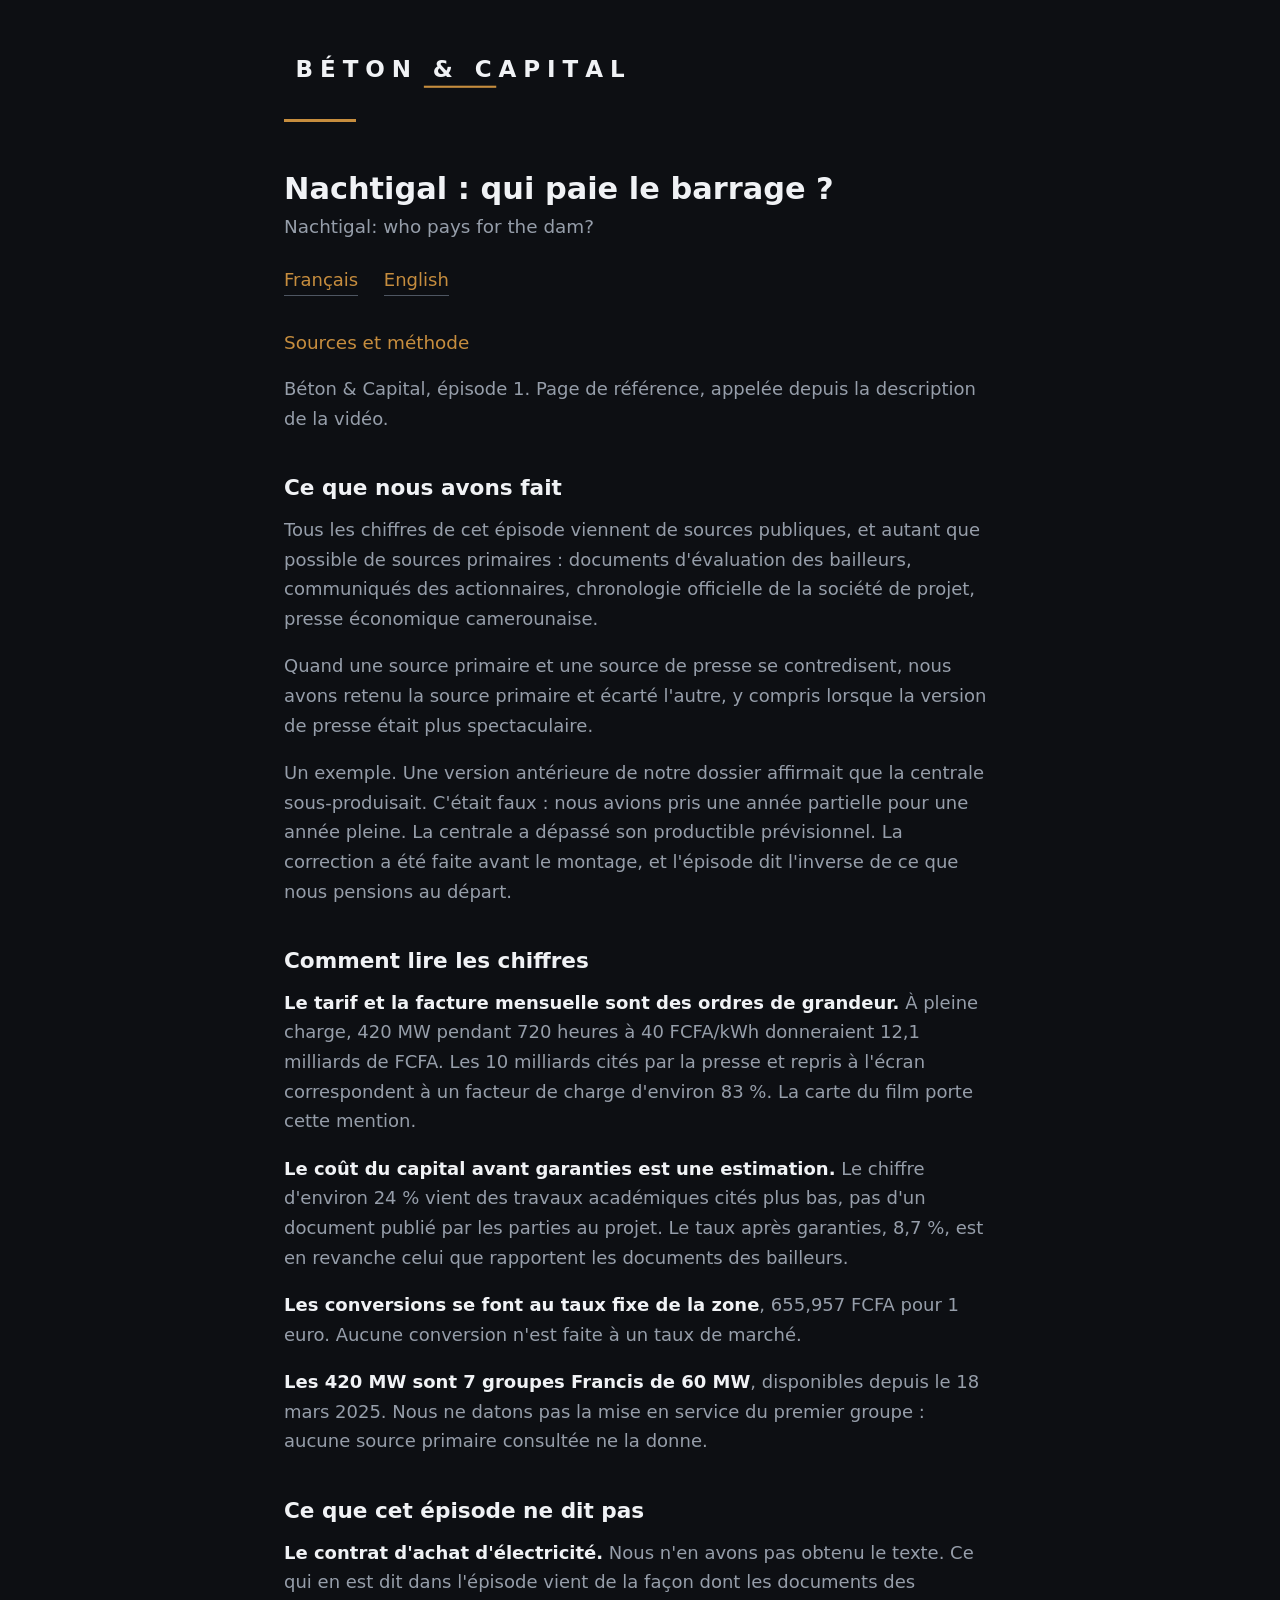
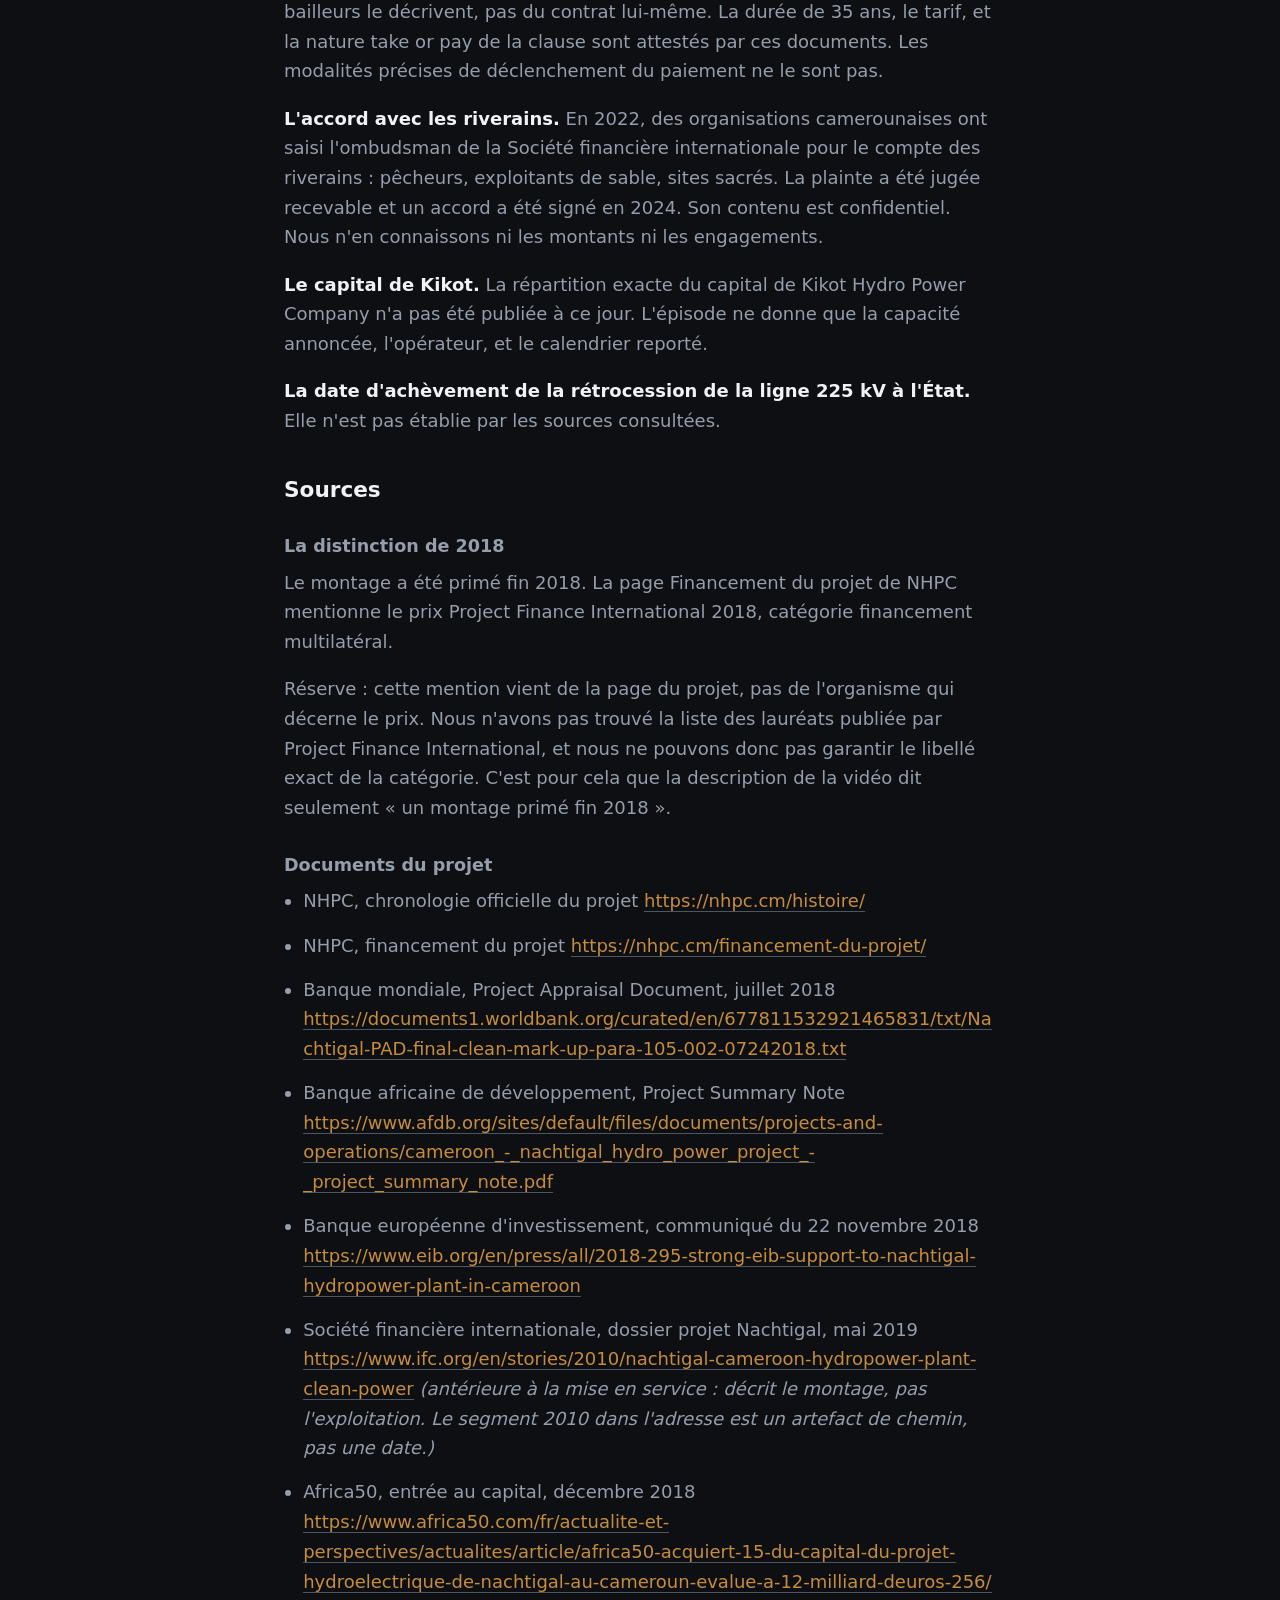
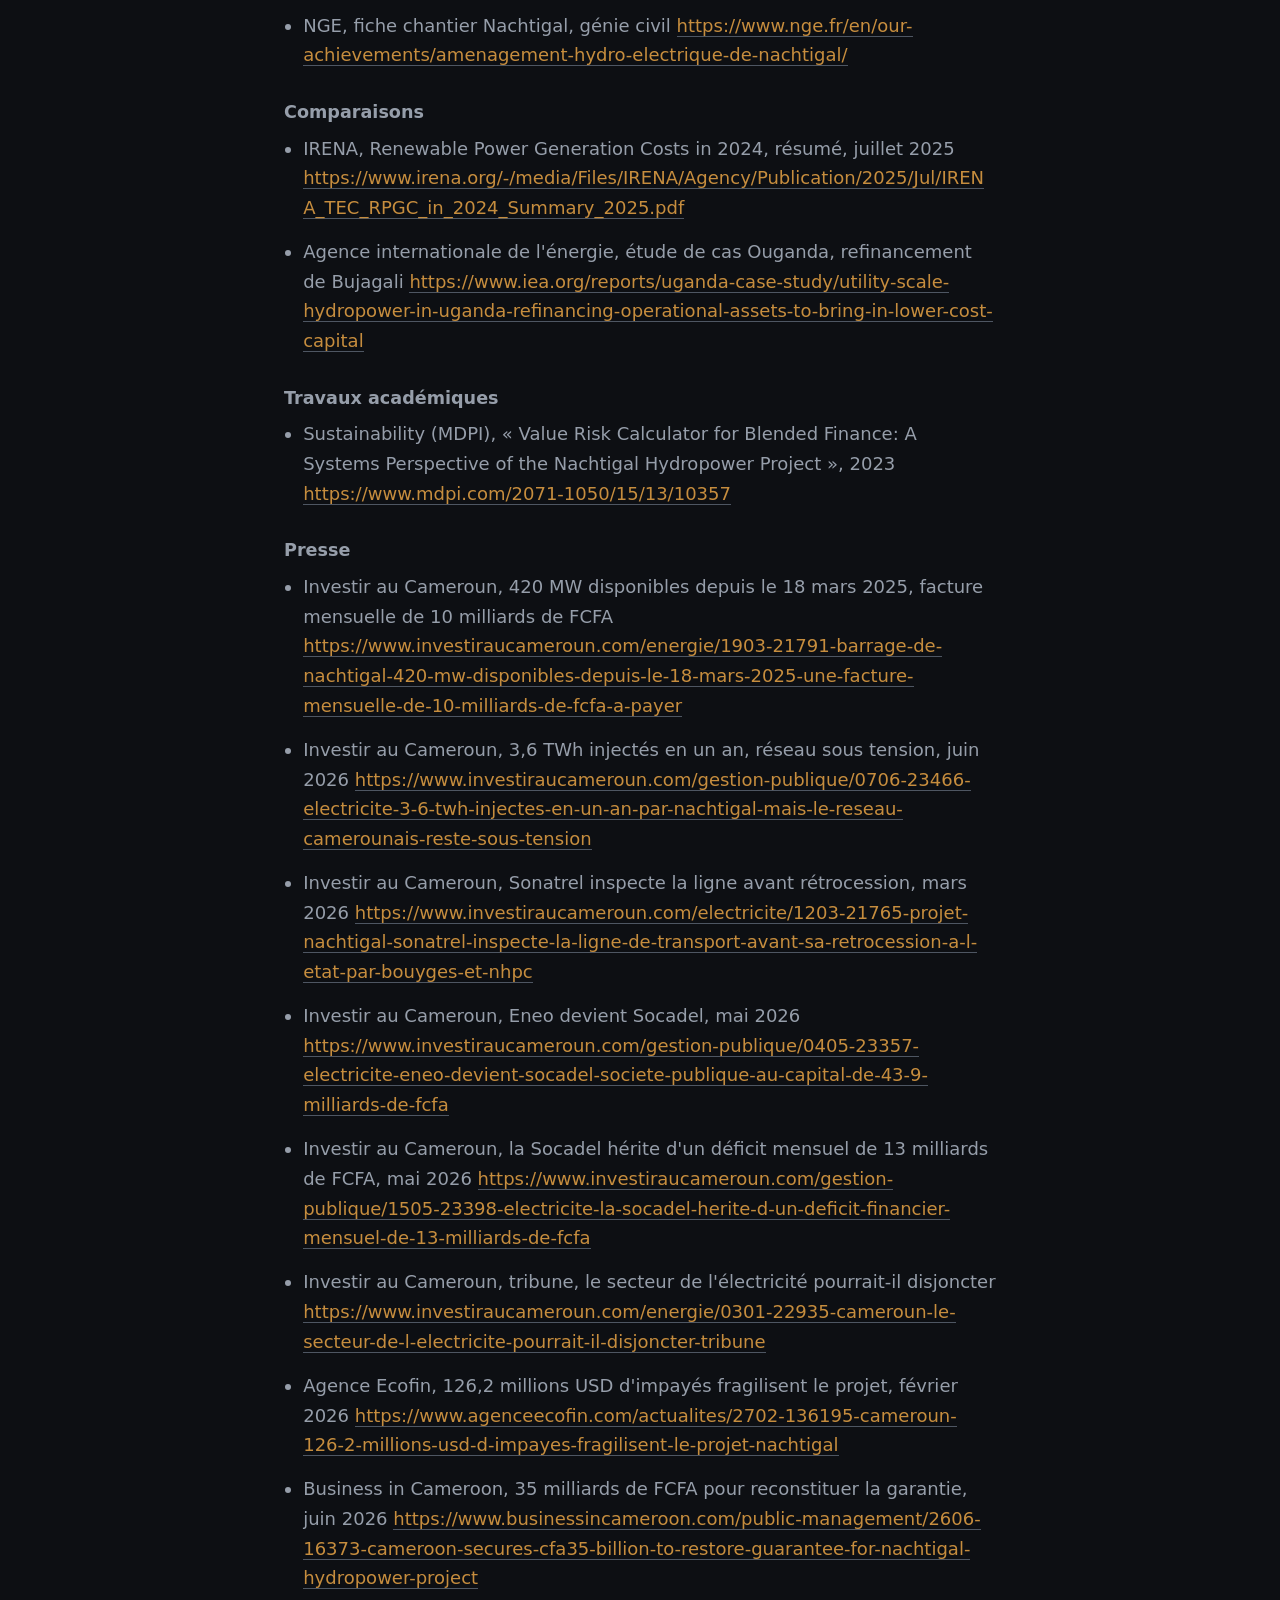
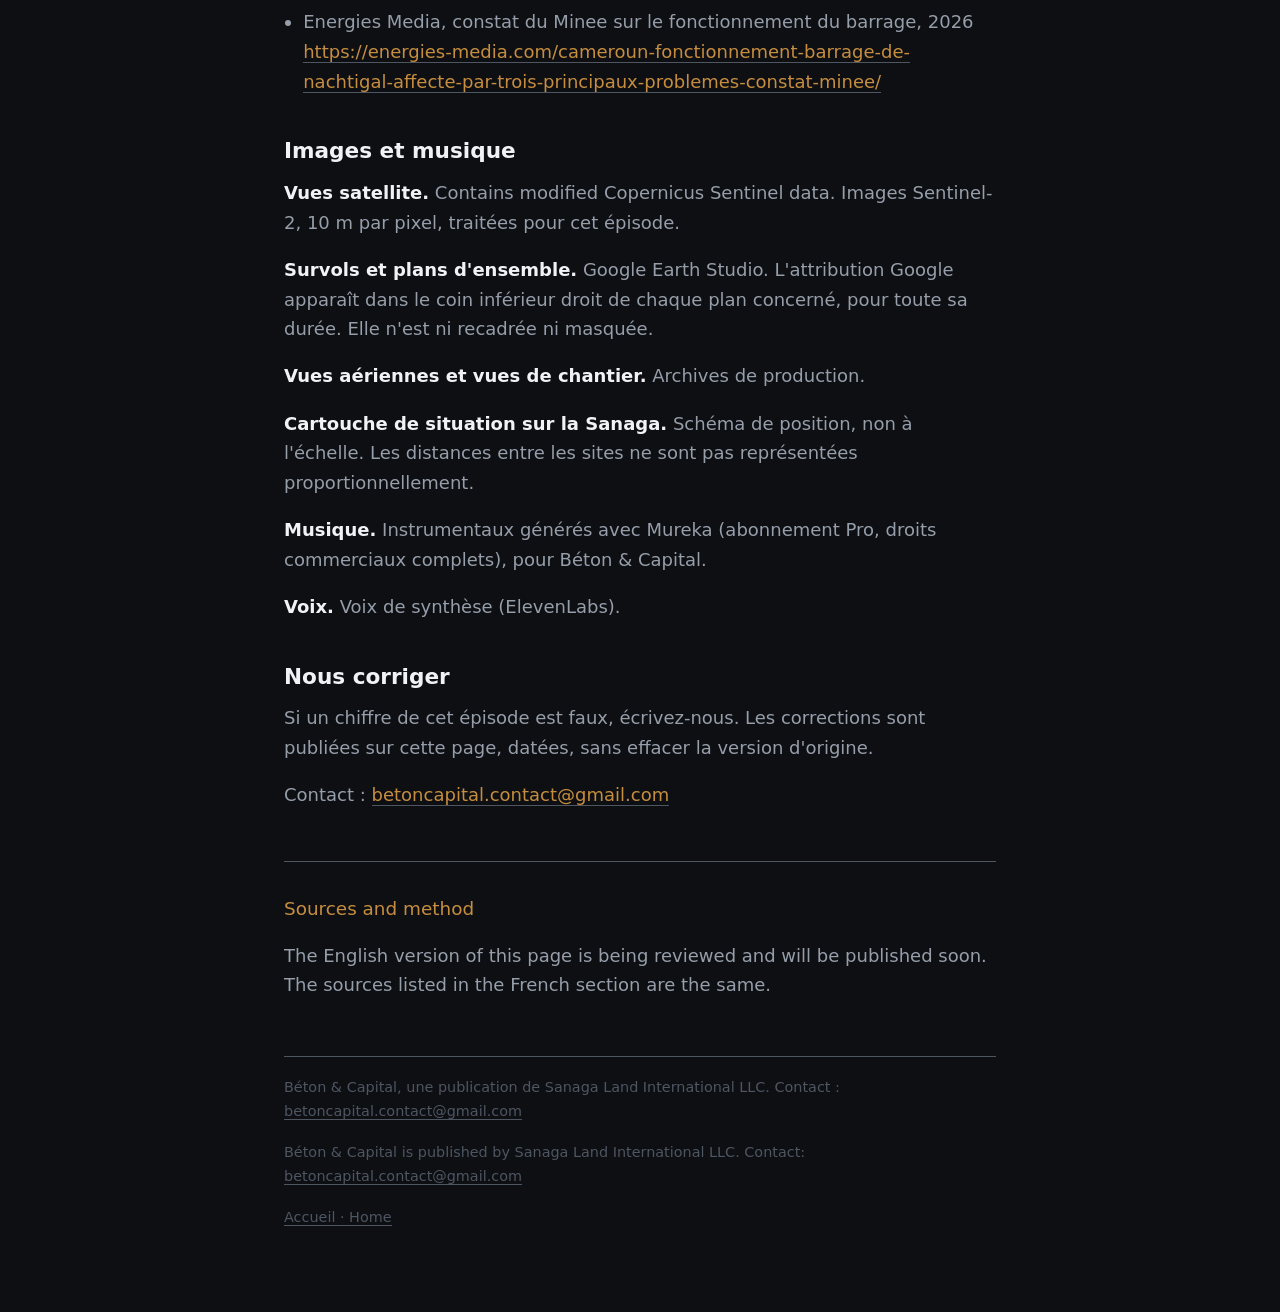
==== ep01/sources/index.html @ 6db11402 "site : accueil bilingue et page Sources et méthode de l'épisode 1" ====
<!DOCTYPE html>
<html lang="fr">
<head>
<meta charset="utf-8">
<meta name="viewport" content="width=device-width, initial-scale=1">
<title>Nachtigal : qui paie le barrage ? · Nachtigal: who pays for the dam?</title>
<meta name="description" content="Sources et méthode de l&#x27;épisode 1, Béton &amp; Capital. Sources and method of episode 1.">
<link rel="stylesheet" href="../../style.css">
<link rel="icon" href="../../logo.svg" type="image/svg+xml">
</head>
<body>
<div class="page">
<header class="marque">
<a href="../../"><img src="../../logo.svg" alt="Béton &amp; Capital"></a>
<div class="barre"></div>
</header>
<main>
<h1 lang="fr">Nachtigal : qui paie le barrage ?</h1>
<p class="titre-en" lang="en">Nachtigal: who pays for the dam?</p>
<nav class="langues" aria-label="Langue · Language"><a href="#fr">Français</a> <a href="#en">English</a></nav>
<section id="fr" lang="fr">
<p class="sous-titre">Sources et méthode</p>
<p>Béton &amp; Capital, épisode 1. Page de référence, appelée depuis la description de la vidéo.</p>
<h2>Ce que nous avons fait</h2>
<p>Tous les chiffres de cet épisode viennent de sources publiques, et autant que possible de sources primaires : documents d'évaluation des bailleurs, communiqués des actionnaires, chronologie officielle de la société de projet, presse économique camerounaise.</p>
<p>Quand une source primaire et une source de presse se contredisent, nous avons retenu la source primaire et écarté l'autre, y compris lorsque la version de presse était plus spectaculaire.</p>
<p>Un exemple. Une version antérieure de notre dossier affirmait que la centrale sous-produisait. C'était faux : nous avions pris une année partielle pour une année pleine. La centrale a dépassé son productible prévisionnel. La correction a été faite avant le montage, et l'épisode dit l'inverse de ce que nous pensions au départ.</p>
<h2>Comment lire les chiffres</h2>
<p><strong>Le tarif et la facture mensuelle sont des ordres de grandeur.</strong> À pleine charge, 420 MW pendant 720 heures à 40 FCFA/kWh donneraient 12,1 milliards de FCFA. Les 10 milliards cités par la presse et repris à l'écran correspondent à un facteur de charge d'environ 83 %. La carte du film porte cette mention.</p>
<p><strong>Le coût du capital avant garanties est une estimation.</strong> Le chiffre d'environ 24 % vient des travaux académiques cités plus bas, pas d'un document publié par les parties au projet. Le taux après garanties, 8,7 %, est en revanche celui que rapportent les documents des bailleurs.</p>
<p><strong>Les conversions se font au taux fixe de la zone</strong>, 655,957 FCFA pour 1 euro. Aucune conversion n'est faite à un taux de marché.</p>
<p><strong>Les 420 MW sont 7 groupes Francis de 60 MW</strong>, disponibles depuis le 18 mars 2025. Nous ne datons pas la mise en service du premier groupe : aucune source primaire consultée ne la donne.</p>
<h2>Ce que cet épisode ne dit pas</h2>
<p><strong>Le contrat d'achat d'électricité.</strong> Nous n'en avons pas obtenu le texte. Ce qui en est dit dans l'épisode vient de la façon dont les documents des bailleurs le décrivent, pas du contrat lui-même. La durée de 35 ans, le tarif, et la nature take or pay de la clause sont attestés par ces documents. Les modalités précises de déclenchement du paiement ne le sont pas.</p>
<p><strong>L'accord avec les riverains.</strong> En 2022, des organisations camerounaises ont saisi l'ombudsman de la Société financière internationale pour le compte des riverains : pêcheurs, exploitants de sable, sites sacrés. La plainte a été jugée recevable et un accord a été signé en 2024. Son contenu est confidentiel. Nous n'en connaissons ni les montants ni les engagements.</p>
<p><strong>Le capital de Kikot.</strong> La répartition exacte du capital de Kikot Hydro Power Company n'a pas été publiée à ce jour. L'épisode ne donne que la capacité annoncée, l'opérateur, et le calendrier reporté.</p>
<p><strong>La date d'achèvement de la rétrocession de la ligne 225 kV à l'État.</strong> Elle n'est pas établie par les sources consultées.</p>
<h2>Sources</h2>
<h3>La distinction de 2018</h3>
<p>Le montage a été primé fin 2018. La page Financement du projet de NHPC mentionne le prix Project Finance International 2018, catégorie financement multilatéral.</p>
<p>Réserve : cette mention vient de la page du projet, pas de l'organisme qui décerne le prix. Nous n'avons pas trouvé la liste des lauréats publiée par Project Finance International, et nous ne pouvons donc pas garantir le libellé exact de la catégorie. C'est pour cela que la description de la vidéo dit seulement « un montage primé fin 2018 ».</p>
<h3>Documents du projet</h3>
<ul>
<li>NHPC, chronologie officielle du projet <a href="https://nhpc.cm/histoire/">https://nhpc.cm/histoire/</a></li>
<li>NHPC, financement du projet <a href="https://nhpc.cm/financement-du-projet/">https://nhpc.cm/financement-du-projet/</a></li>
<li>Banque mondiale, Project Appraisal Document, juillet 2018 <a href="https://documents1.worldbank.org/curated/en/677811532921465831/txt/Nachtigal-PAD-final-clean-mark-up-para-105-002-07242018.txt">https://documents1.worldbank.org/curated/en/677811532921465831/txt/Nachtigal-PAD-final-clean-mark-up-para-105-002-07242018.txt</a></li>
<li>Banque africaine de développement, Project Summary Note <a href="https://www.afdb.org/sites/default/files/documents/projects-and-operations/cameroon_-_nachtigal_hydro_power_project_-_project_summary_note.pdf">https://www.afdb.org/sites/default/files/documents/projects-and-operations/cameroon_-_nachtigal_hydro_power_project_-_project_summary_note.pdf</a></li>
<li>Banque européenne d'investissement, communiqué du 22 novembre 2018 <a href="https://www.eib.org/en/press/all/2018-295-strong-eib-support-to-nachtigal-hydropower-plant-in-cameroon">https://www.eib.org/en/press/all/2018-295-strong-eib-support-to-nachtigal-hydropower-plant-in-cameroon</a></li>
<li>Société financière internationale, dossier projet Nachtigal, mai 2019 <a href="https://www.ifc.org/en/stories/2010/nachtigal-cameroon-hydropower-plant-clean-power">https://www.ifc.org/en/stories/2010/nachtigal-cameroon-hydropower-plant-clean-power</a> <em>(antérieure à la mise en service : décrit le montage, pas l'exploitation. Le segment 2010 dans l'adresse est un artefact de chemin, pas une date.)</em></li>
<li>Africa50, entrée au capital, décembre 2018 <a href="https://www.africa50.com/fr/actualite-et-perspectives/actualites/article/africa50-acquiert-15-du-capital-du-projet-hydroelectrique-de-nachtigal-au-cameroun-evalue-a-12-milliard-deuros-256/">https://www.africa50.com/fr/actualite-et-perspectives/actualites/article/africa50-acquiert-15-du-capital-du-projet-hydroelectrique-de-nachtigal-au-cameroun-evalue-a-12-milliard-deuros-256/</a></li>
<li>NGE, fiche chantier Nachtigal, génie civil <a href="https://www.nge.fr/en/our-achievements/amenagement-hydro-electrique-de-nachtigal/">https://www.nge.fr/en/our-achievements/amenagement-hydro-electrique-de-nachtigal/</a></li>
</ul>
<h3>Comparaisons</h3>
<ul>
<li>IRENA, Renewable Power Generation Costs in 2024, résumé, juillet 2025 <a href="https://www.irena.org/-/media/Files/IRENA/Agency/Publication/2025/Jul/IRENA_TEC_RPGC_in_2024_Summary_2025.pdf">https://www.irena.org/-/media/Files/IRENA/Agency/Publication/2025/Jul/IRENA_TEC_RPGC_in_2024_Summary_2025.pdf</a></li>
<li>Agence internationale de l'énergie, étude de cas Ouganda, refinancement de Bujagali <a href="https://www.iea.org/reports/uganda-case-study/utility-scale-hydropower-in-uganda-refinancing-operational-assets-to-bring-in-lower-cost-capital">https://www.iea.org/reports/uganda-case-study/utility-scale-hydropower-in-uganda-refinancing-operational-assets-to-bring-in-lower-cost-capital</a></li>
</ul>
<h3>Travaux académiques</h3>
<ul>
<li>Sustainability (MDPI), « Value Risk Calculator for Blended Finance: A Systems Perspective of the Nachtigal Hydropower Project », 2023 <a href="https://www.mdpi.com/2071-1050/15/13/10357">https://www.mdpi.com/2071-1050/15/13/10357</a></li>
</ul>
<h3>Presse</h3>
<ul>
<li>Investir au Cameroun, 420 MW disponibles depuis le 18 mars 2025, facture mensuelle de 10 milliards de FCFA <a href="https://www.investiraucameroun.com/energie/1903-21791-barrage-de-nachtigal-420-mw-disponibles-depuis-le-18-mars-2025-une-facture-mensuelle-de-10-milliards-de-fcfa-a-payer">https://www.investiraucameroun.com/energie/1903-21791-barrage-de-nachtigal-420-mw-disponibles-depuis-le-18-mars-2025-une-facture-mensuelle-de-10-milliards-de-fcfa-a-payer</a></li>
<li>Investir au Cameroun, 3,6 TWh injectés en un an, réseau sous tension, juin 2026 <a href="https://www.investiraucameroun.com/gestion-publique/0706-23466-electricite-3-6-twh-injectes-en-un-an-par-nachtigal-mais-le-reseau-camerounais-reste-sous-tension">https://www.investiraucameroun.com/gestion-publique/0706-23466-electricite-3-6-twh-injectes-en-un-an-par-nachtigal-mais-le-reseau-camerounais-reste-sous-tension</a></li>
<li>Investir au Cameroun, Sonatrel inspecte la ligne avant rétrocession, mars 2026 <a href="https://www.investiraucameroun.com/electricite/1203-21765-projet-nachtigal-sonatrel-inspecte-la-ligne-de-transport-avant-sa-retrocession-a-l-etat-par-bouyges-et-nhpc">https://www.investiraucameroun.com/electricite/1203-21765-projet-nachtigal-sonatrel-inspecte-la-ligne-de-transport-avant-sa-retrocession-a-l-etat-par-bouyges-et-nhpc</a></li>
<li>Investir au Cameroun, Eneo devient Socadel, mai 2026 <a href="https://www.investiraucameroun.com/gestion-publique/0405-23357-electricite-eneo-devient-socadel-societe-publique-au-capital-de-43-9-milliards-de-fcfa">https://www.investiraucameroun.com/gestion-publique/0405-23357-electricite-eneo-devient-socadel-societe-publique-au-capital-de-43-9-milliards-de-fcfa</a></li>
<li>Investir au Cameroun, la Socadel hérite d'un déficit mensuel de 13 milliards de FCFA, mai 2026 <a href="https://www.investiraucameroun.com/gestion-publique/1505-23398-electricite-la-socadel-herite-d-un-deficit-financier-mensuel-de-13-milliards-de-fcfa">https://www.investiraucameroun.com/gestion-publique/1505-23398-electricite-la-socadel-herite-d-un-deficit-financier-mensuel-de-13-milliards-de-fcfa</a></li>
<li>Investir au Cameroun, tribune, le secteur de l'électricité pourrait-il disjoncter <a href="https://www.investiraucameroun.com/energie/0301-22935-cameroun-le-secteur-de-l-electricite-pourrait-il-disjoncter-tribune">https://www.investiraucameroun.com/energie/0301-22935-cameroun-le-secteur-de-l-electricite-pourrait-il-disjoncter-tribune</a></li>
<li>Agence Ecofin, 126,2 millions USD d'impayés fragilisent le projet, février 2026 <a href="https://www.agenceecofin.com/actualites/2702-136195-cameroun-126-2-millions-usd-d-impayes-fragilisent-le-projet-nachtigal">https://www.agenceecofin.com/actualites/2702-136195-cameroun-126-2-millions-usd-d-impayes-fragilisent-le-projet-nachtigal</a></li>
<li>Business in Cameroon, 35 milliards de FCFA pour reconstituer la garantie, juin 2026 <a href="https://www.businessincameroon.com/public-management/2606-16373-cameroon-secures-cfa35-billion-to-restore-guarantee-for-nachtigal-hydropower-project">https://www.businessincameroon.com/public-management/2606-16373-cameroon-secures-cfa35-billion-to-restore-guarantee-for-nachtigal-hydropower-project</a></li>
<li>Energies Media, constat du Minee sur le fonctionnement du barrage, 2026 <a href="https://energies-media.com/cameroun-fonctionnement-barrage-de-nachtigal-affecte-par-trois-principaux-problemes-constat-minee/">https://energies-media.com/cameroun-fonctionnement-barrage-de-nachtigal-affecte-par-trois-principaux-problemes-constat-minee/</a></li>
</ul>
<h2>Images et musique</h2>
<p><strong>Vues satellite.</strong> Contains modified Copernicus Sentinel data. Images Sentinel-2, 10 m par pixel, traitées pour cet épisode.</p>
<p><strong>Survols et plans d'ensemble.</strong> Google Earth Studio. L'attribution Google apparaît dans le coin inférieur droit de chaque plan concerné, pour toute sa durée. Elle n'est ni recadrée ni masquée.</p>
<p><strong>Vues aériennes et vues de chantier.</strong> Archives de production.</p>
<p><strong>Cartouche de situation sur la Sanaga.</strong> Schéma de position, non à l'échelle. Les distances entre les sites ne sont pas représentées proportionnellement.</p>
<p><strong>Musique.</strong> Instrumentaux générés avec Mureka (abonnement Pro, droits commerciaux complets), pour Béton &amp; Capital.</p>
<p><strong>Voix.</strong> Voix de synthèse (ElevenLabs).</p>
<h2>Nous corriger</h2>
<p>Si un chiffre de cet épisode est faux, écrivez-nous. Les corrections sont publiées sur cette page, datées, sans effacer la version d'origine.</p>
<p>Contact : <a href="mailto:betoncapital.contact@gmail.com">betoncapital.contact@gmail.com</a></p>
</section>
<section id="en" lang="en">
<p class="sous-titre">Sources and method</p>
<p>The English version of this page is being reviewed and will be published soon. The sources listed in the French section are the same.</p>
</section>
</main>
<footer>
<p lang="fr">Béton &amp; Capital, une publication de Sanaga Land International LLC.
Contact : <a href="mailto:betoncapital.contact@gmail.com">betoncapital.contact@gmail.com</a></p>
<p lang="en">Béton &amp; Capital is published by Sanaga Land International LLC.
Contact: <a href="mailto:betoncapital.contact@gmail.com">betoncapital.contact@gmail.com</a></p>
<p><a href="../../">Accueil · Home</a></p>
</footer>
</div>
</body>
</html>
---- style.css ----
/* Béton & Capital : charte de la chaîne (charte/palette.txt)
   fond #0D0F13, texte #F0F2F5, secondaire #969EAA, faible #4E5662, accent #C68D3E */

:root {
  --fond: #0D0F13;
  --texte: #F0F2F5;
  --secondaire: #969EAA;
  --faible: #4E5662;
  --accent: #C68D3E;
}

* { box-sizing: border-box; }

body {
  margin: 0;
  background: var(--fond);
  color: var(--secondaire);
  font-family: "DejaVu Sans", Verdana, Geneva, sans-serif;
  font-size: 18px;
  line-height: 1.65;
}

.page {
  max-width: 47rem;
  margin: 0 auto;
  padding: 3rem 1.25rem 4rem;
}

header.marque { margin-bottom: 3rem; }

header.marque a {
  display: inline-block;
  border: 0;
}

header.marque img {
  width: 100%;
  max-width: 22rem;
  height: auto;
  display: block;
}

header.marque .barre {
  width: 4.5rem;
  height: 3px;
  background: var(--accent);
  margin-top: 0.75rem;
}

h1, h2, h3 {
  color: var(--texte);
  font-weight: 700;
  line-height: 1.25;
}

h1 { font-size: 1.9rem; margin: 0 0 0.4rem; }
h1 + .sous-titre { color: var(--accent); font-size: 1.15rem; margin: 0 0 2rem; }
h2 { font-size: 1.35rem; margin: 2.6rem 0 0.8rem; }
h3 { font-size: 1.1rem; margin: 2rem 0 0.6rem; color: var(--secondaire); }

p { margin: 0 0 1.1rem; }

strong { color: var(--texte); font-weight: 700; }

a { color: var(--accent); text-decoration: none; border-bottom: 1px solid var(--faible); }
a:hover, a:focus { border-bottom-color: var(--accent); }

ul { padding-left: 1.2rem; margin: 0 0 1.4rem; }
li { margin-bottom: 0.9rem; }

li a { word-break: break-word; }

hr {
  border: 0;
  border-top: 1px solid var(--faible);
  margin: 2.6rem 0;
}

.chapo {
  color: var(--texte);
  font-size: 1.05rem;
}

.episodes { list-style: none; padding: 0; }
.episodes li { margin-bottom: 1.6rem; }
.episodes .numero { color: var(--faible); font-size: 0.95rem; }
.episodes .titre { color: var(--texte); font-size: 1.15rem; font-weight: 700; }

footer {
  margin-top: 3.5rem;
  padding-top: 1.2rem;
  border-top: 1px solid var(--faible);
  color: var(--faible);
  font-size: 0.9rem;
}

footer a { color: var(--faible); }

@media (max-width: 30rem) {
  body { font-size: 17px; }
  .page { padding: 2rem 1rem 3rem; }
  h1 { font-size: 1.55rem; }
}

/* Pages bilingues : titre anglais, navigation de langue, sections */
h1[lang] { margin-bottom: 0.3rem; }
.titre-en { color: var(--secondaire); font-size: 1.15rem; margin: 0 0 1.4rem; }
nav.langues { display: flex; flex-wrap: wrap; gap: 0.5rem 1.6rem; margin: 0 0 2rem; }
.notice { margin: 0 0 1rem; }
section[id] { scroll-margin-top: 1rem; }
section[lang="en"], section#sources {
  margin-top: 3.2rem;
  padding-top: 0.4rem;
  border-top: 1px solid var(--faible);
}
.sous-titre { color: var(--accent); font-size: 1.15rem; margin: 1.6rem 0 1rem; }
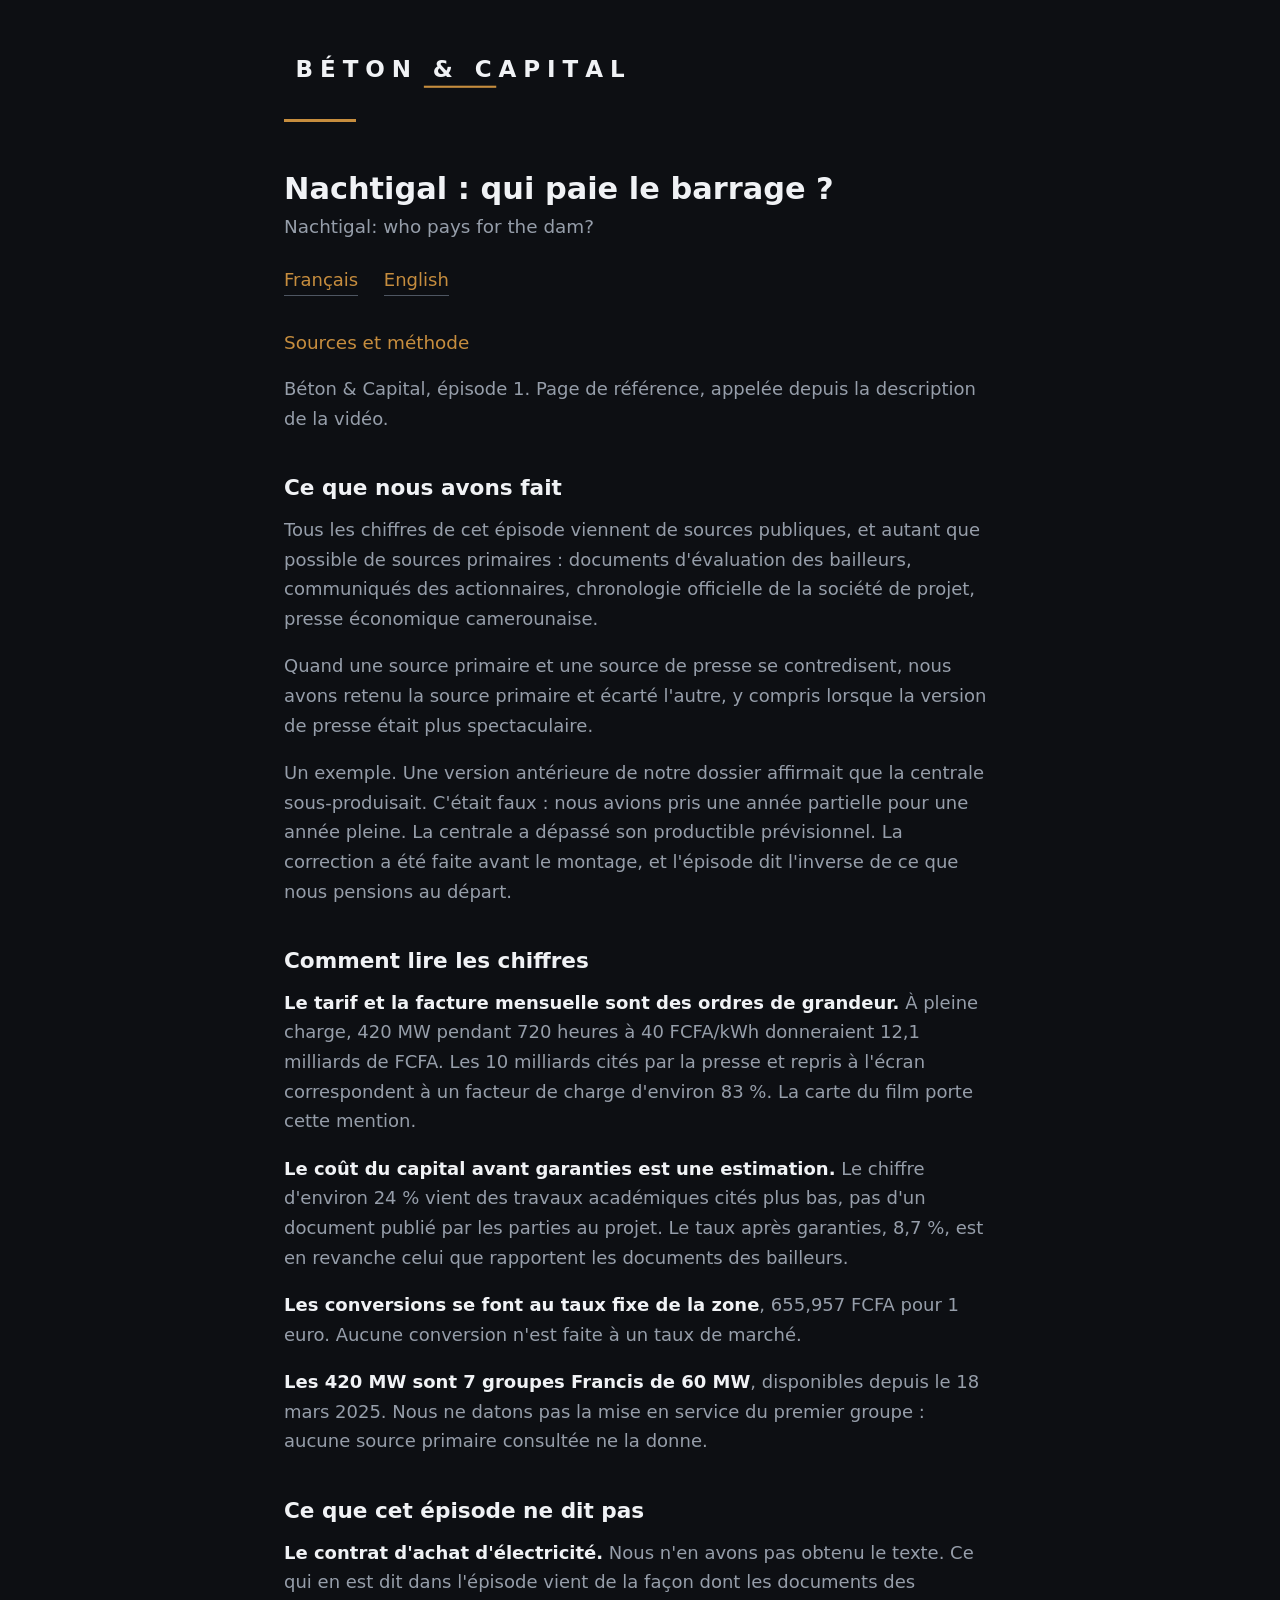
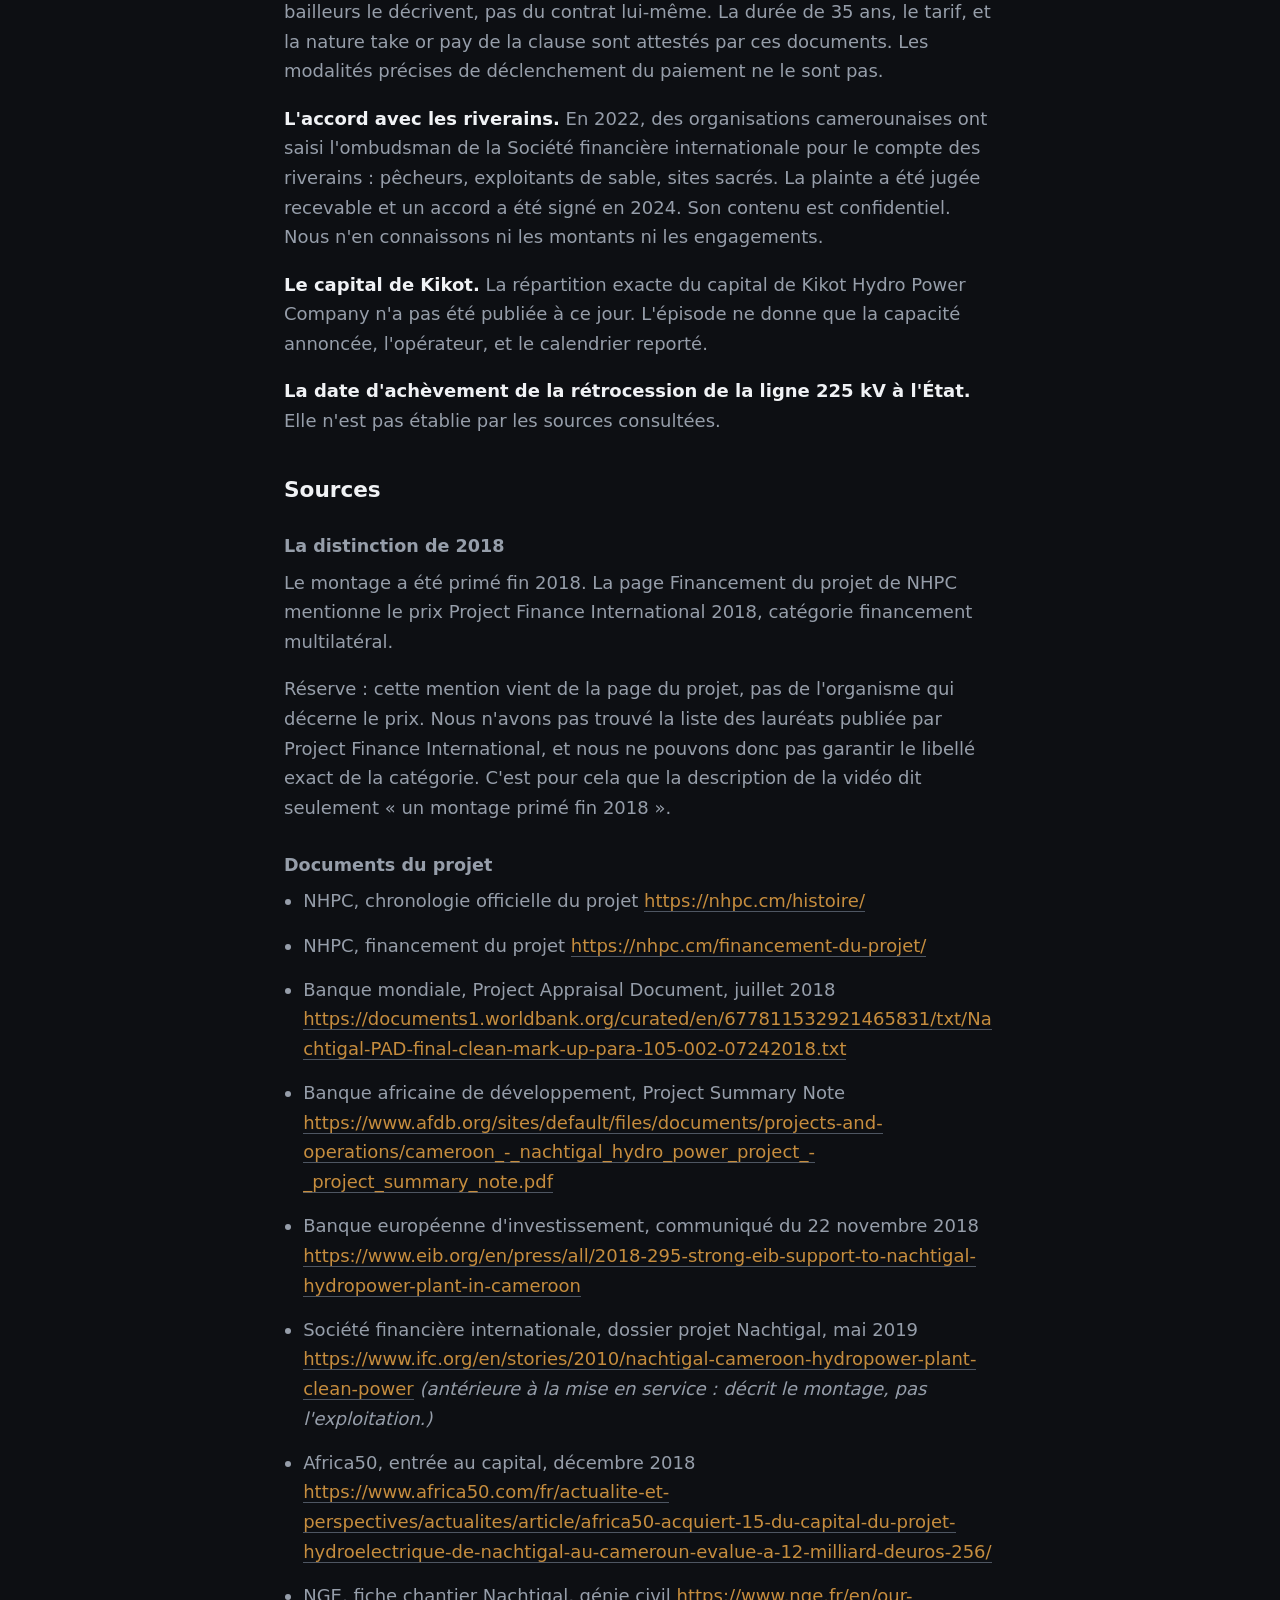
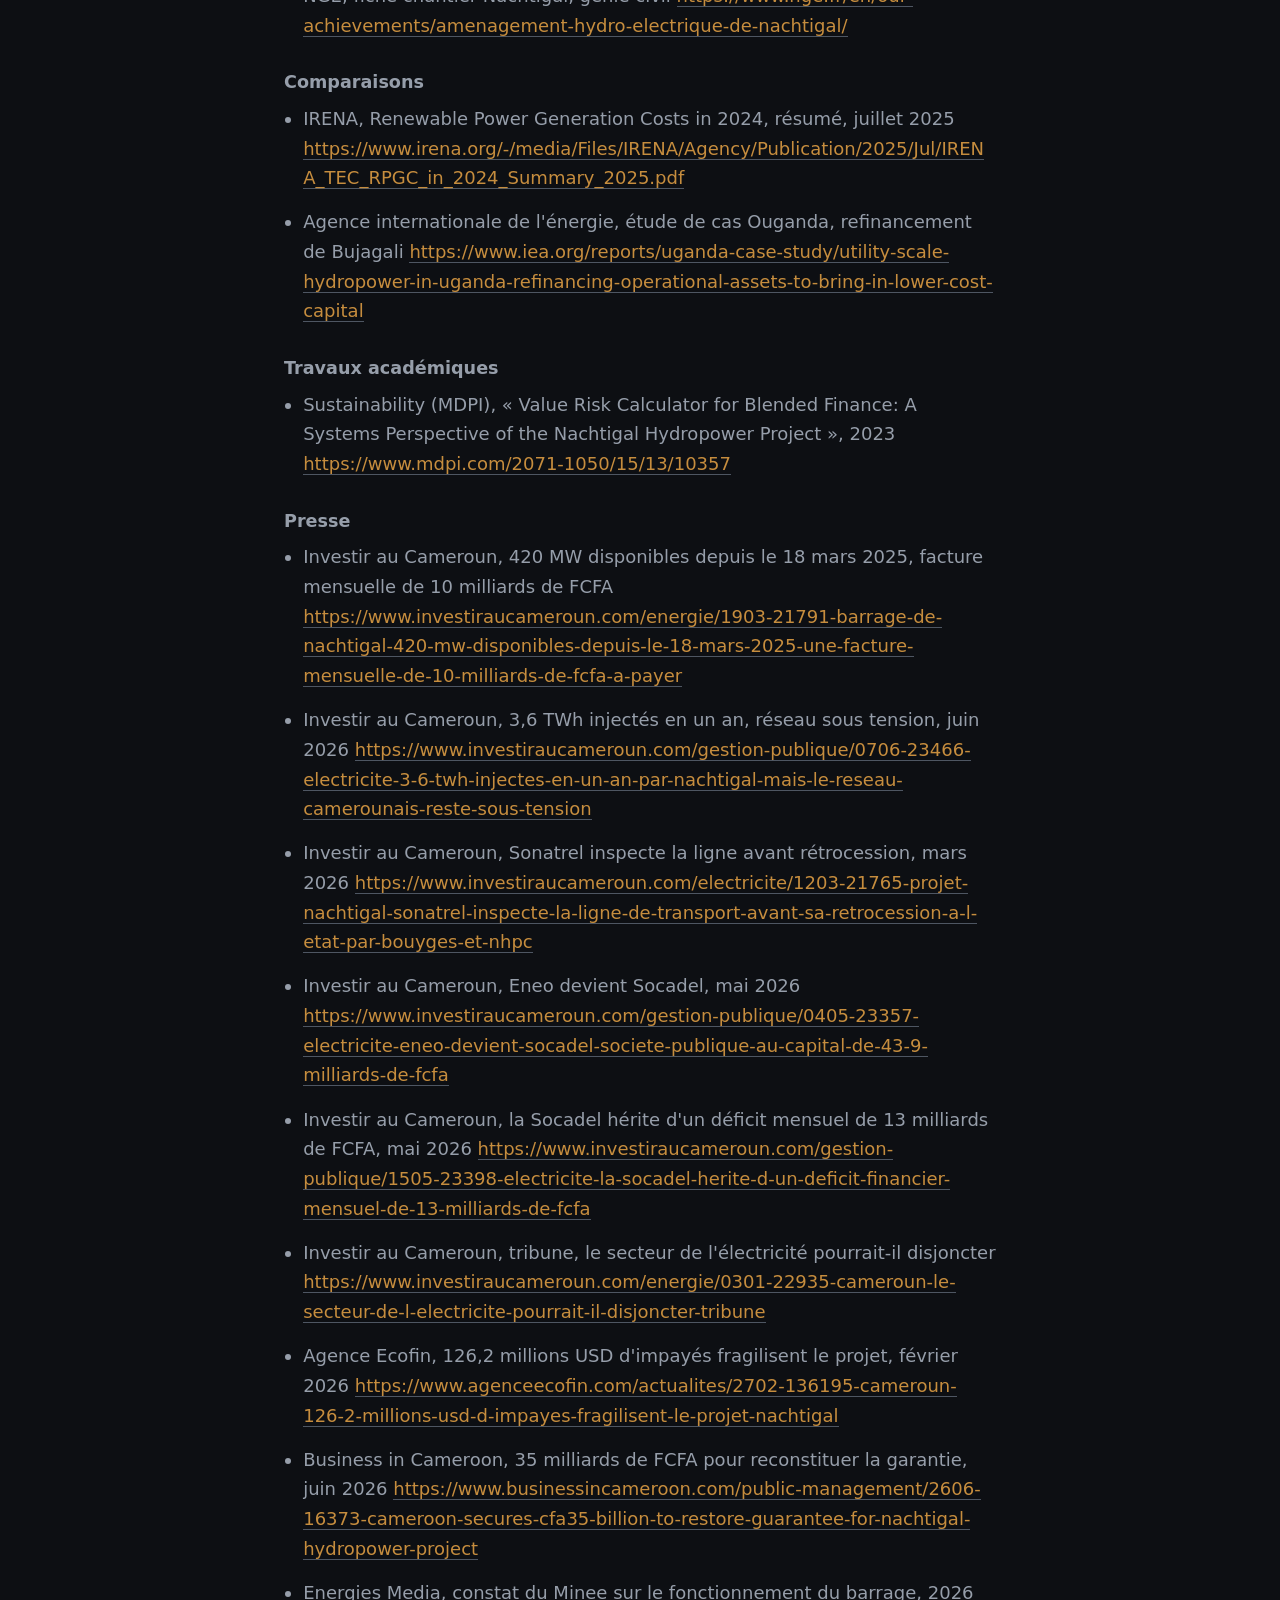
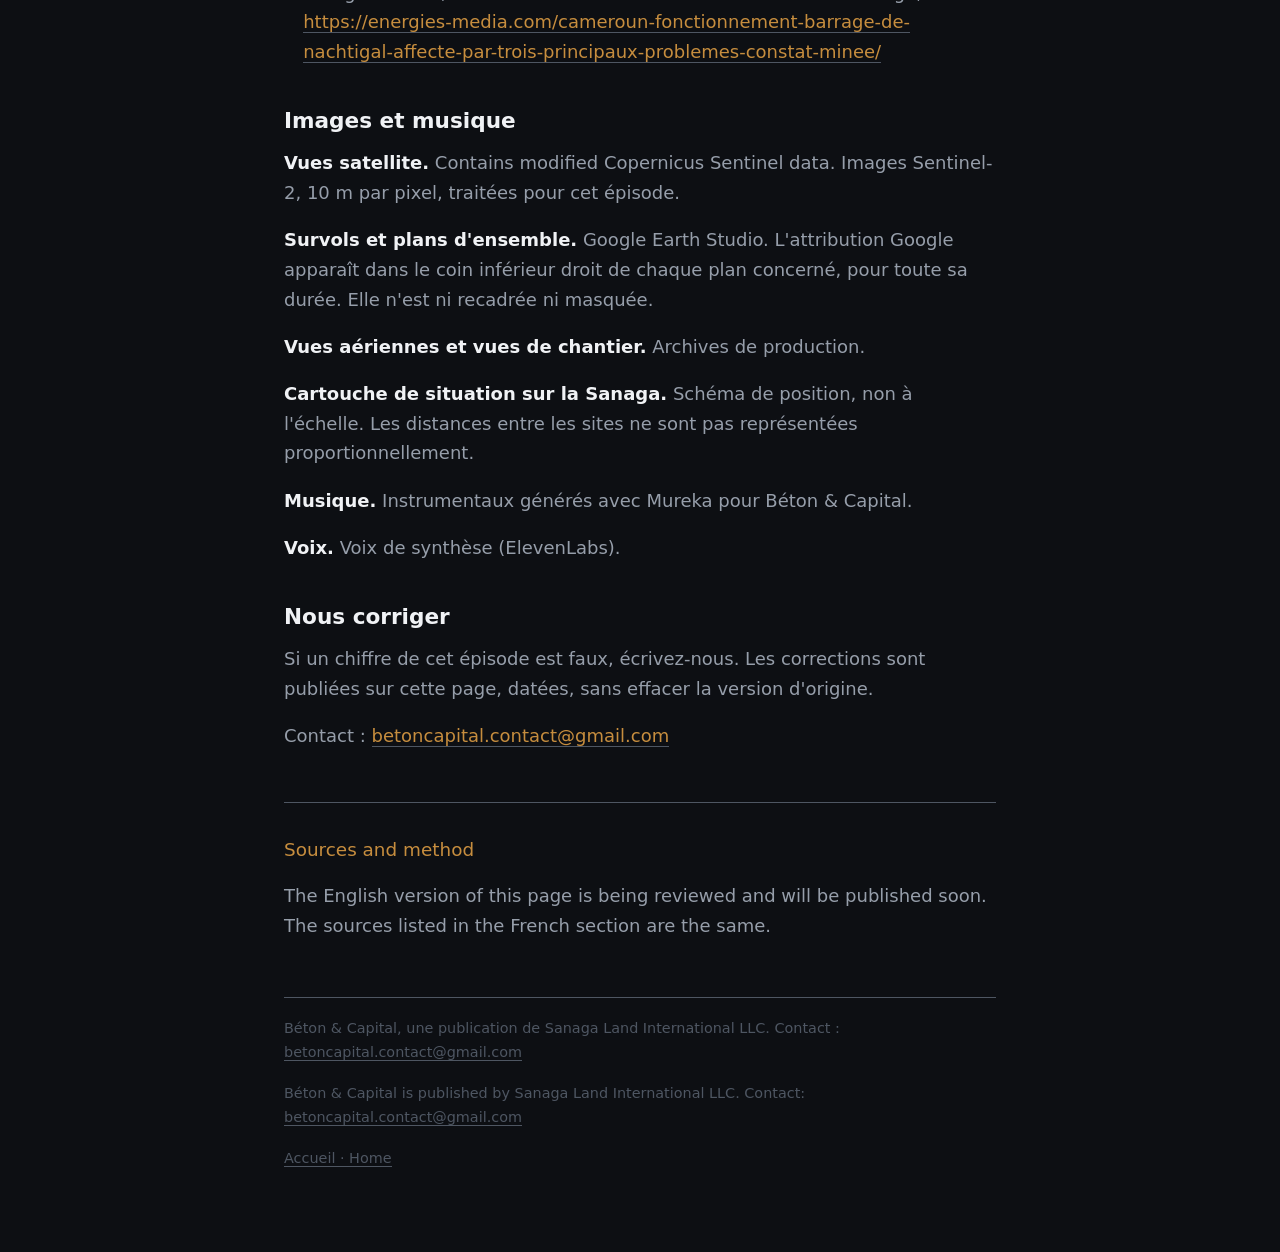
==== commit e1de83ef: "Sources EP01 : IFC sans la note d'adresse, musique sans plan ni droits" ====
--- a/ep01/sources/index.html
+++ b/ep01/sources/index.html
@@ -46,7 +46,7 @@
 <li>Banque mondiale, Project Appraisal Document, juillet 2018 <a href="https://documents1.worldbank.org/curated/en/677811532921465831/txt/Nachtigal-PAD-final-clean-mark-up-para-105-002-07242018.txt">https://documents1.worldbank.org/curated/en/677811532921465831/txt/Nachtigal-PAD-final-clean-mark-up-para-105-002-07242018.txt</a></li>
 <li>Banque africaine de développement, Project Summary Note <a href="https://www.afdb.org/sites/default/files/documents/projects-and-operations/cameroon_-_nachtigal_hydro_power_project_-_project_summary_note.pdf">https://www.afdb.org/sites/default/files/documents/projects-and-operations/cameroon_-_nachtigal_hydro_power_project_-_project_summary_note.pdf</a></li>
 <li>Banque européenne d'investissement, communiqué du 22 novembre 2018 <a href="https://www.eib.org/en/press/all/2018-295-strong-eib-support-to-nachtigal-hydropower-plant-in-cameroon">https://www.eib.org/en/press/all/2018-295-strong-eib-support-to-nachtigal-hydropower-plant-in-cameroon</a></li>
-<li>Société financière internationale, dossier projet Nachtigal, mai 2019 <a href="https://www.ifc.org/en/stories/2010/nachtigal-cameroon-hydropower-plant-clean-power">https://www.ifc.org/en/stories/2010/nachtigal-cameroon-hydropower-plant-clean-power</a> <em>(antérieure à la mise en service : décrit le montage, pas l'exploitation. Le segment 2010 dans l'adresse est un artefact de chemin, pas une date.)</em></li>
+<li>Société financière internationale, dossier projet Nachtigal, mai 2019 <a href="https://www.ifc.org/en/stories/2010/nachtigal-cameroon-hydropower-plant-clean-power">https://www.ifc.org/en/stories/2010/nachtigal-cameroon-hydropower-plant-clean-power</a> <em>(antérieure à la mise en service : décrit le montage, pas l'exploitation.)</em></li>
 <li>Africa50, entrée au capital, décembre 2018 <a href="https://www.africa50.com/fr/actualite-et-perspectives/actualites/article/africa50-acquiert-15-du-capital-du-projet-hydroelectrique-de-nachtigal-au-cameroun-evalue-a-12-milliard-deuros-256/">https://www.africa50.com/fr/actualite-et-perspectives/actualites/article/africa50-acquiert-15-du-capital-du-projet-hydroelectrique-de-nachtigal-au-cameroun-evalue-a-12-milliard-deuros-256/</a></li>
 <li>NGE, fiche chantier Nachtigal, génie civil <a href="https://www.nge.fr/en/our-achievements/amenagement-hydro-electrique-de-nachtigal/">https://www.nge.fr/en/our-achievements/amenagement-hydro-electrique-de-nachtigal/</a></li>
 </ul>
@@ -76,7 +76,7 @@
 <p><strong>Survols et plans d'ensemble.</strong> Google Earth Studio. L'attribution Google apparaît dans le coin inférieur droit de chaque plan concerné, pour toute sa durée. Elle n'est ni recadrée ni masquée.</p>
 <p><strong>Vues aériennes et vues de chantier.</strong> Archives de production.</p>
 <p><strong>Cartouche de situation sur la Sanaga.</strong> Schéma de position, non à l'échelle. Les distances entre les sites ne sont pas représentées proportionnellement.</p>
-<p><strong>Musique.</strong> Instrumentaux générés avec Mureka (abonnement Pro, droits commerciaux complets), pour Béton &amp; Capital.</p>
+<p><strong>Musique.</strong> Instrumentaux générés avec Mureka pour Béton &amp; Capital.</p>
 <p><strong>Voix.</strong> Voix de synthèse (ElevenLabs).</p>
 <h2>Nous corriger</h2>
 <p>Si un chiffre de cet épisode est faux, écrivez-nous. Les corrections sont publiées sur cette page, datées, sans effacer la version d'origine.</p>
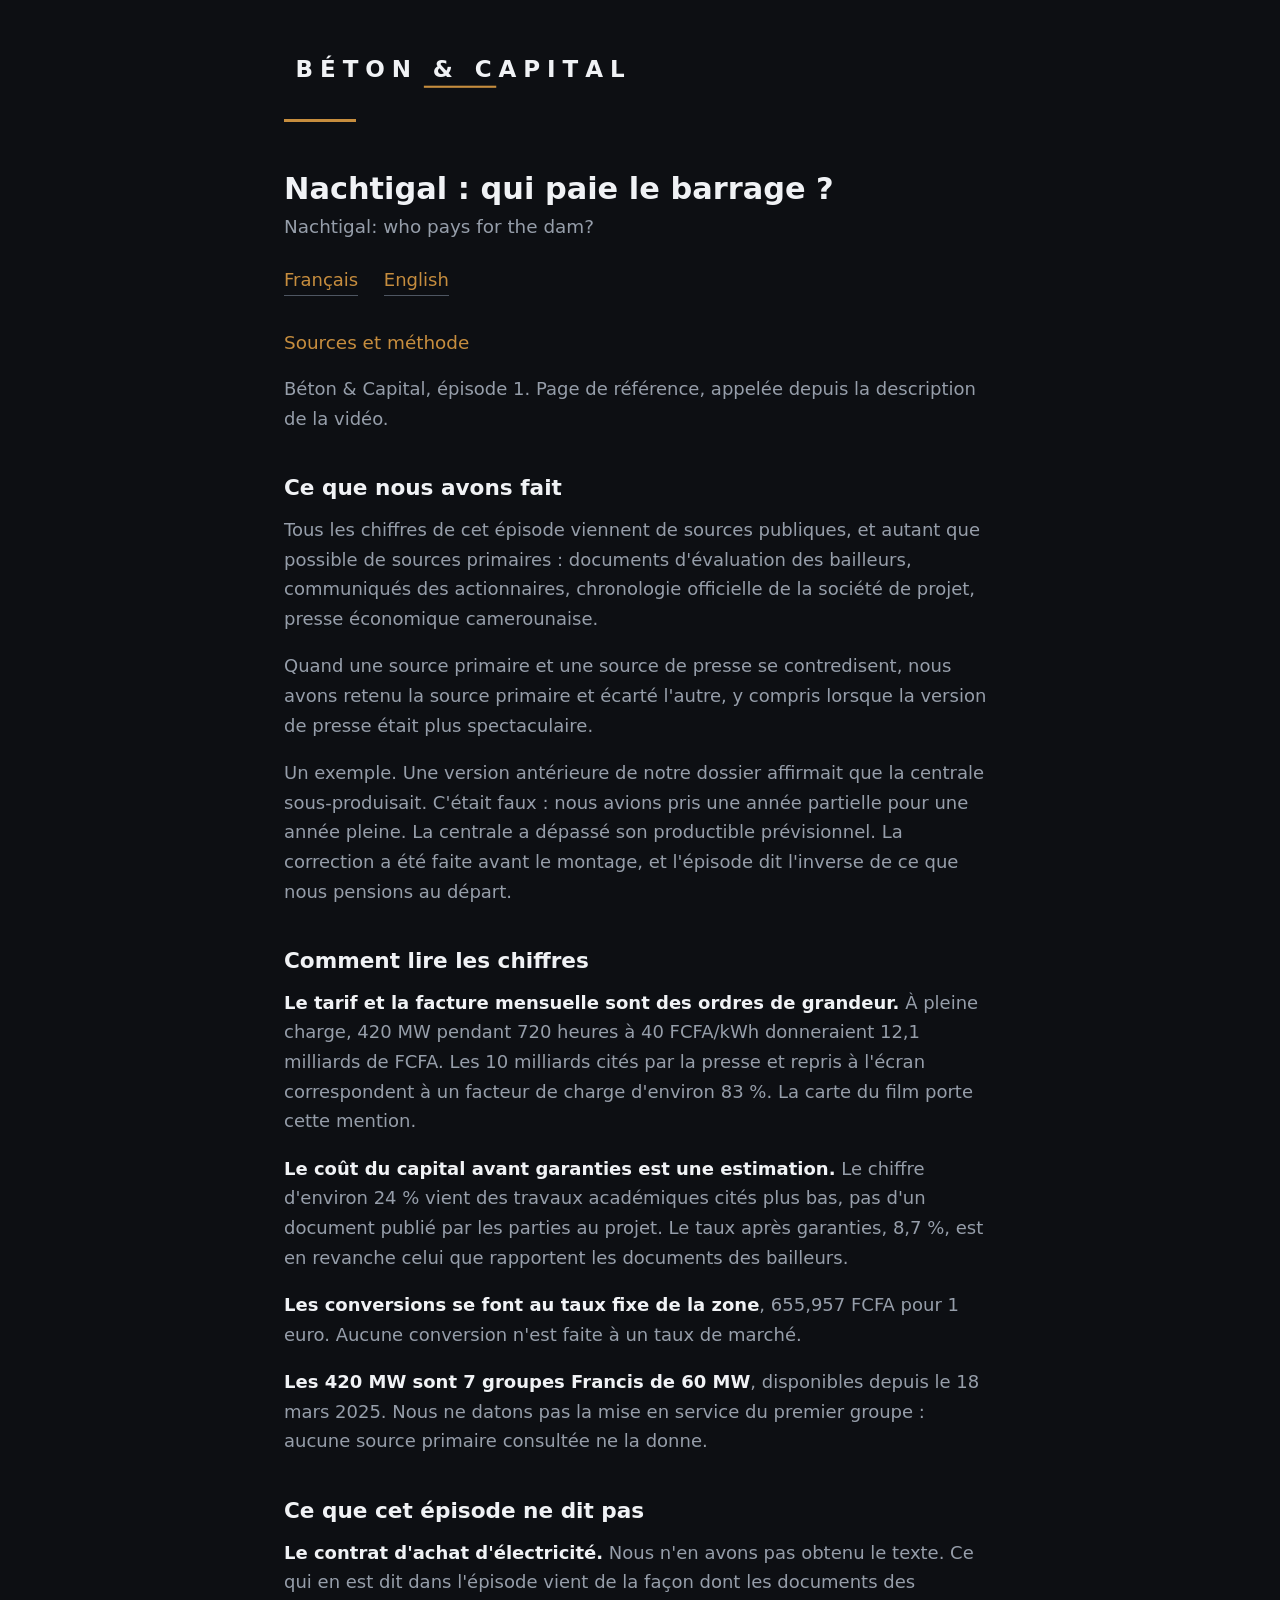
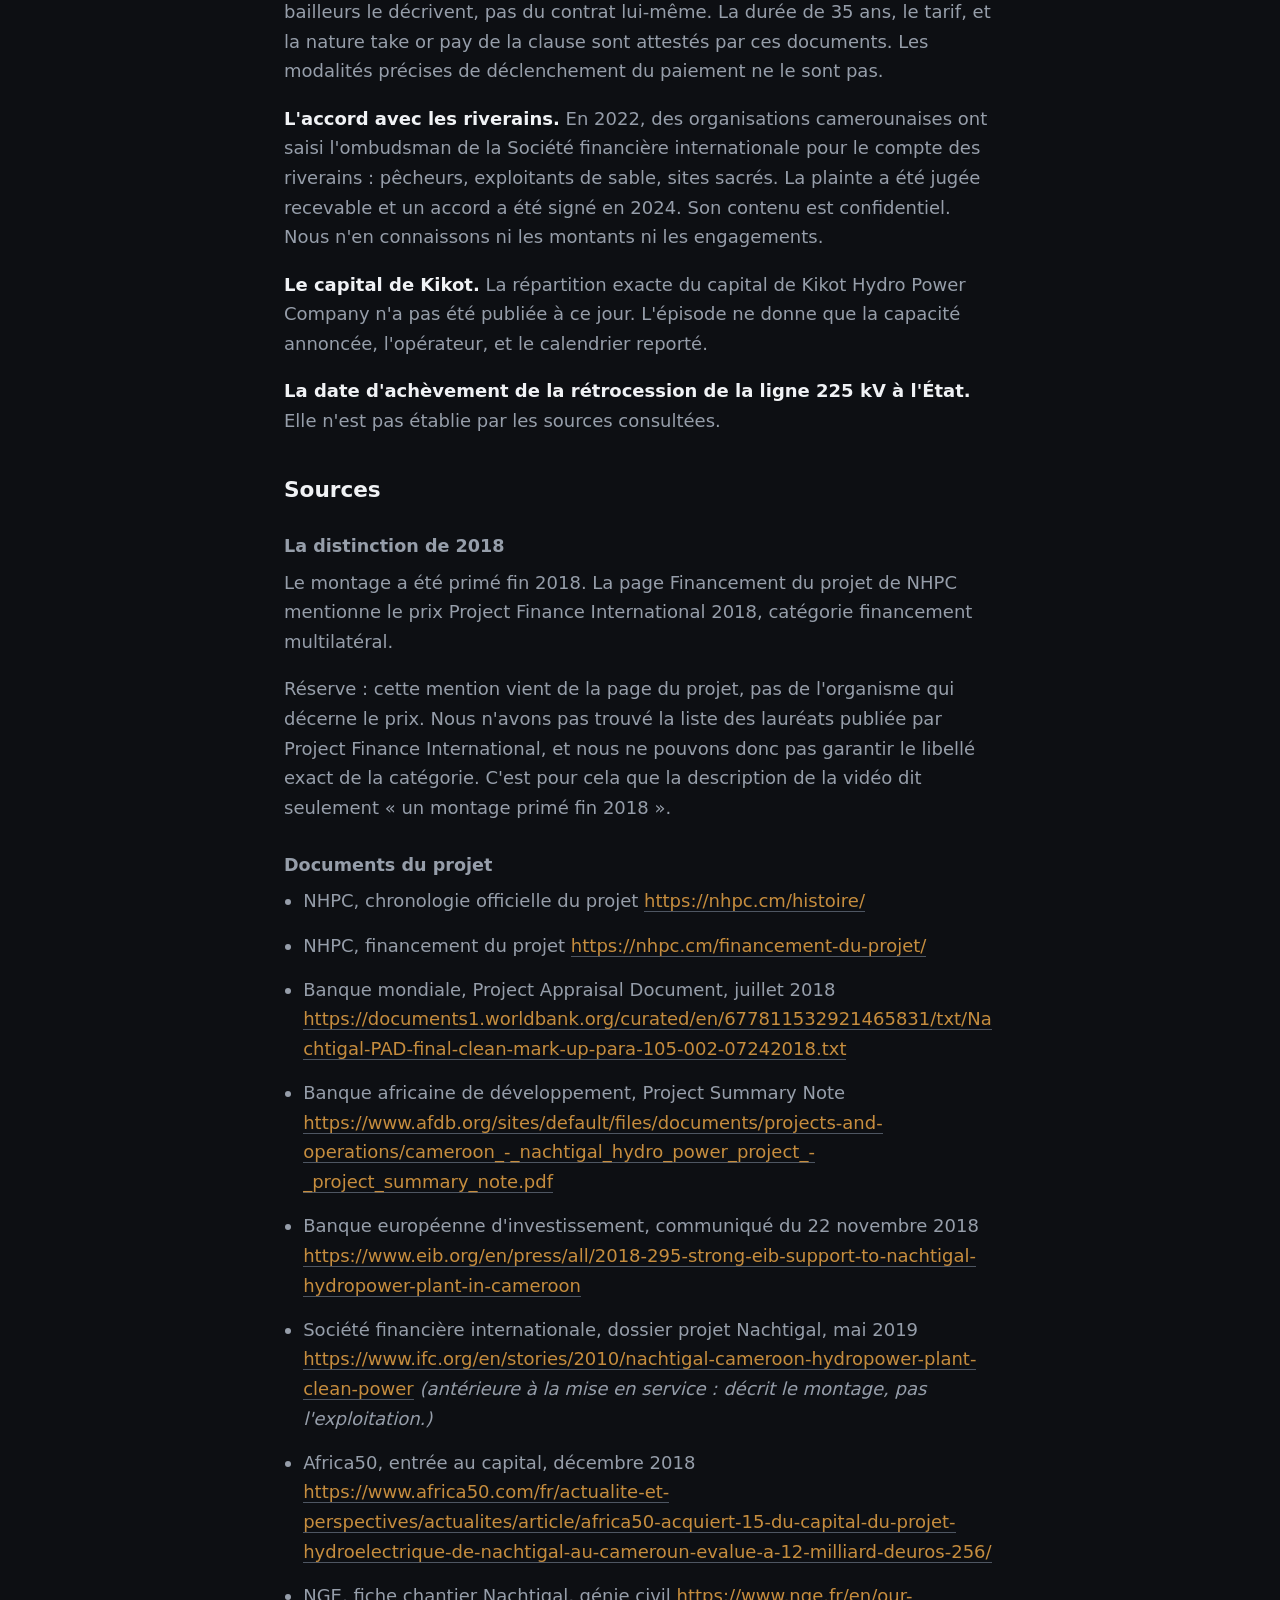
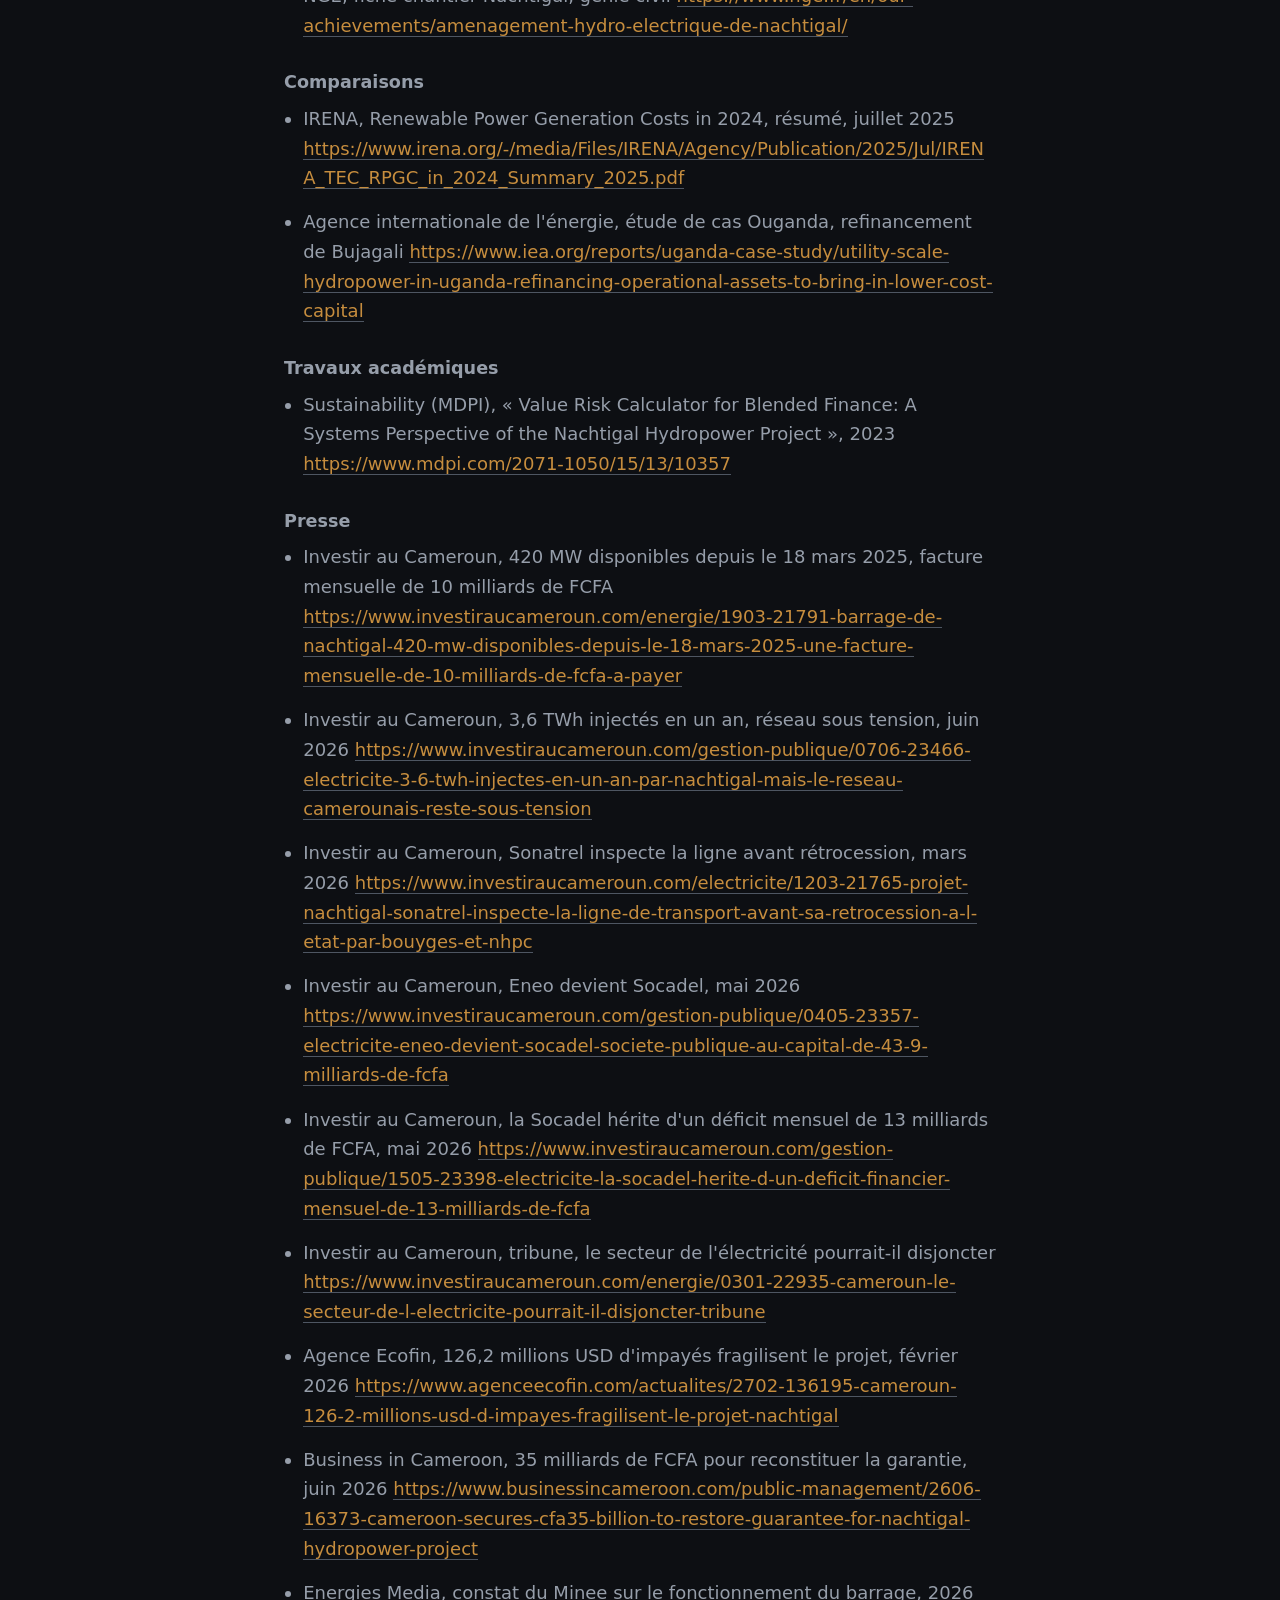
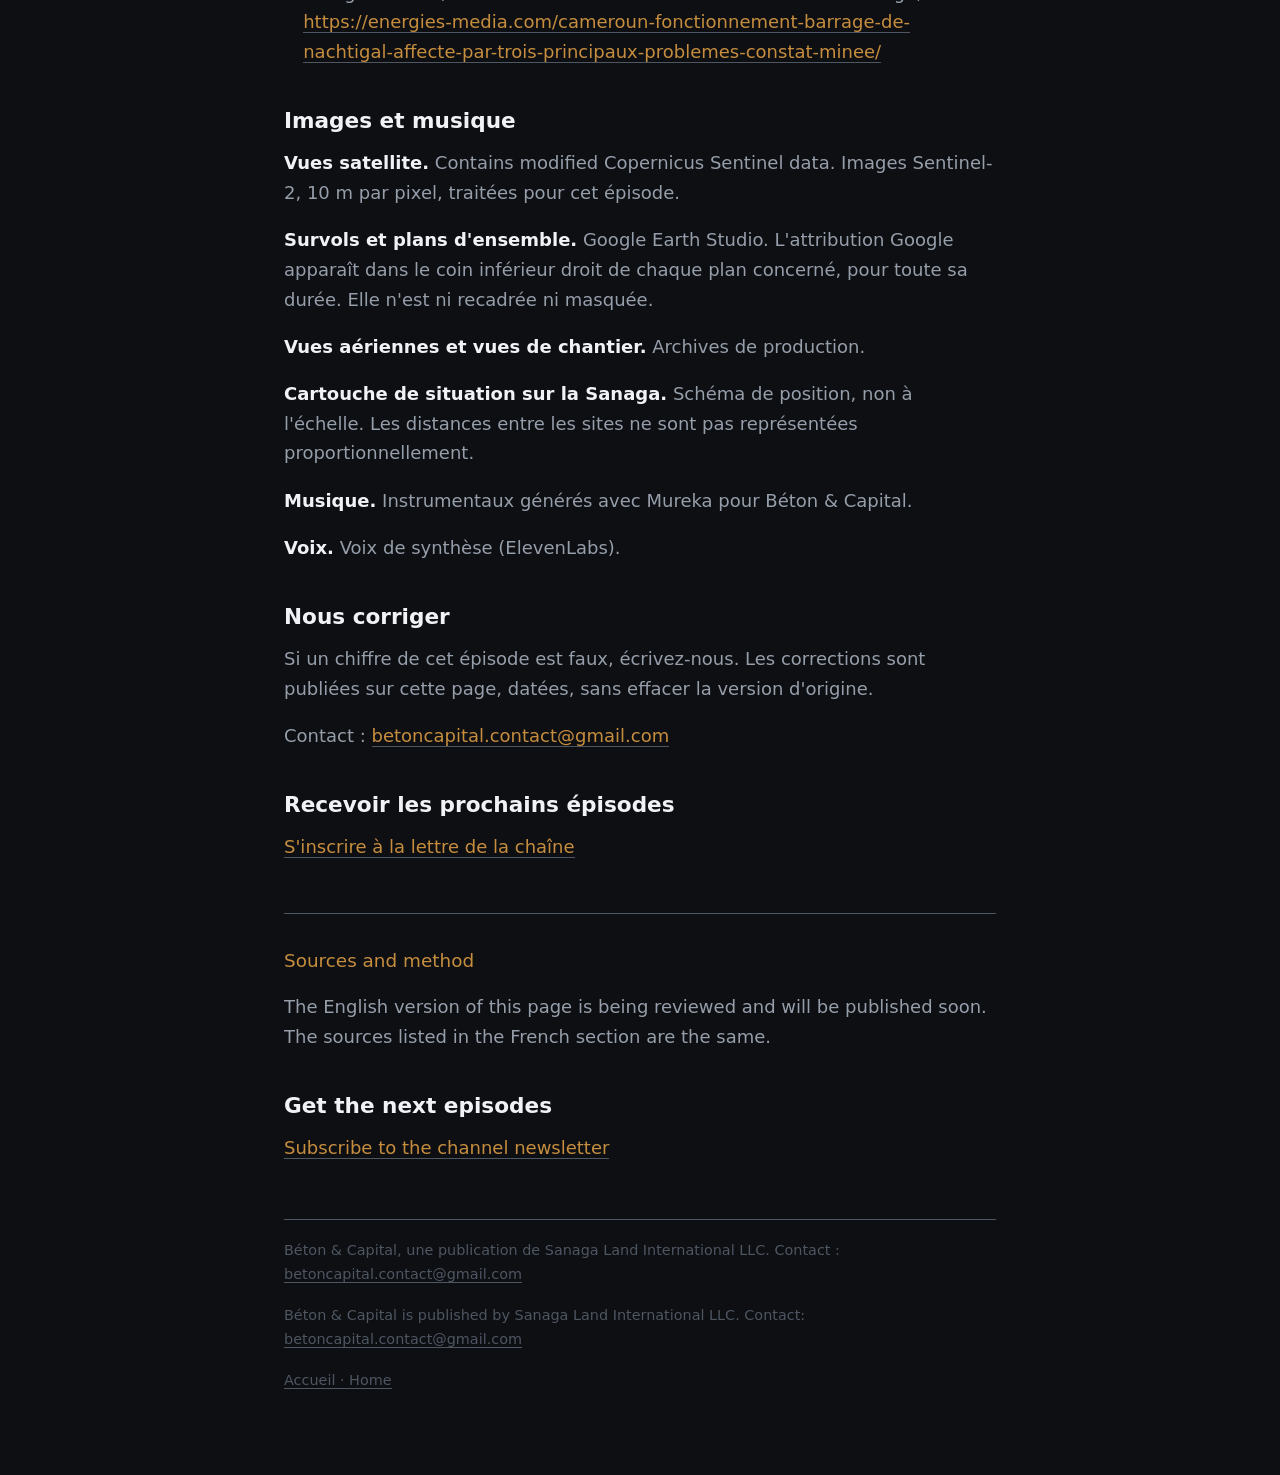
==== commit ae3d6977: "Lien d'inscription Kit sur l'accueil et les pages d'épisode" ====
--- a/ep01/sources/index.html
+++ b/ep01/sources/index.html
@@ -81,10 +81,14 @@
 <h2>Nous corriger</h2>
 <p>Si un chiffre de cet épisode est faux, écrivez-nous. Les corrections sont publiées sur cette page, datées, sans effacer la version d'origine.</p>
 <p>Contact : <a href="mailto:betoncapital.contact@gmail.com">betoncapital.contact@gmail.com</a></p>
+<h2>Recevoir les prochains épisodes</h2>
+<p><a href="https://beton-capital.kit.com/eef6f78015">S'inscrire à la lettre de la chaîne</a></p>
 </section>
 <section id="en" lang="en">
 <p class="sous-titre">Sources and method</p>
 <p>The English version of this page is being reviewed and will be published soon. The sources listed in the French section are the same.</p>
+<h2>Get the next episodes</h2>
+<p><a href="https://beton-capital.kit.com/eef6f78015">Subscribe to the channel newsletter</a></p>
 </section>
 </main>
 <footer>
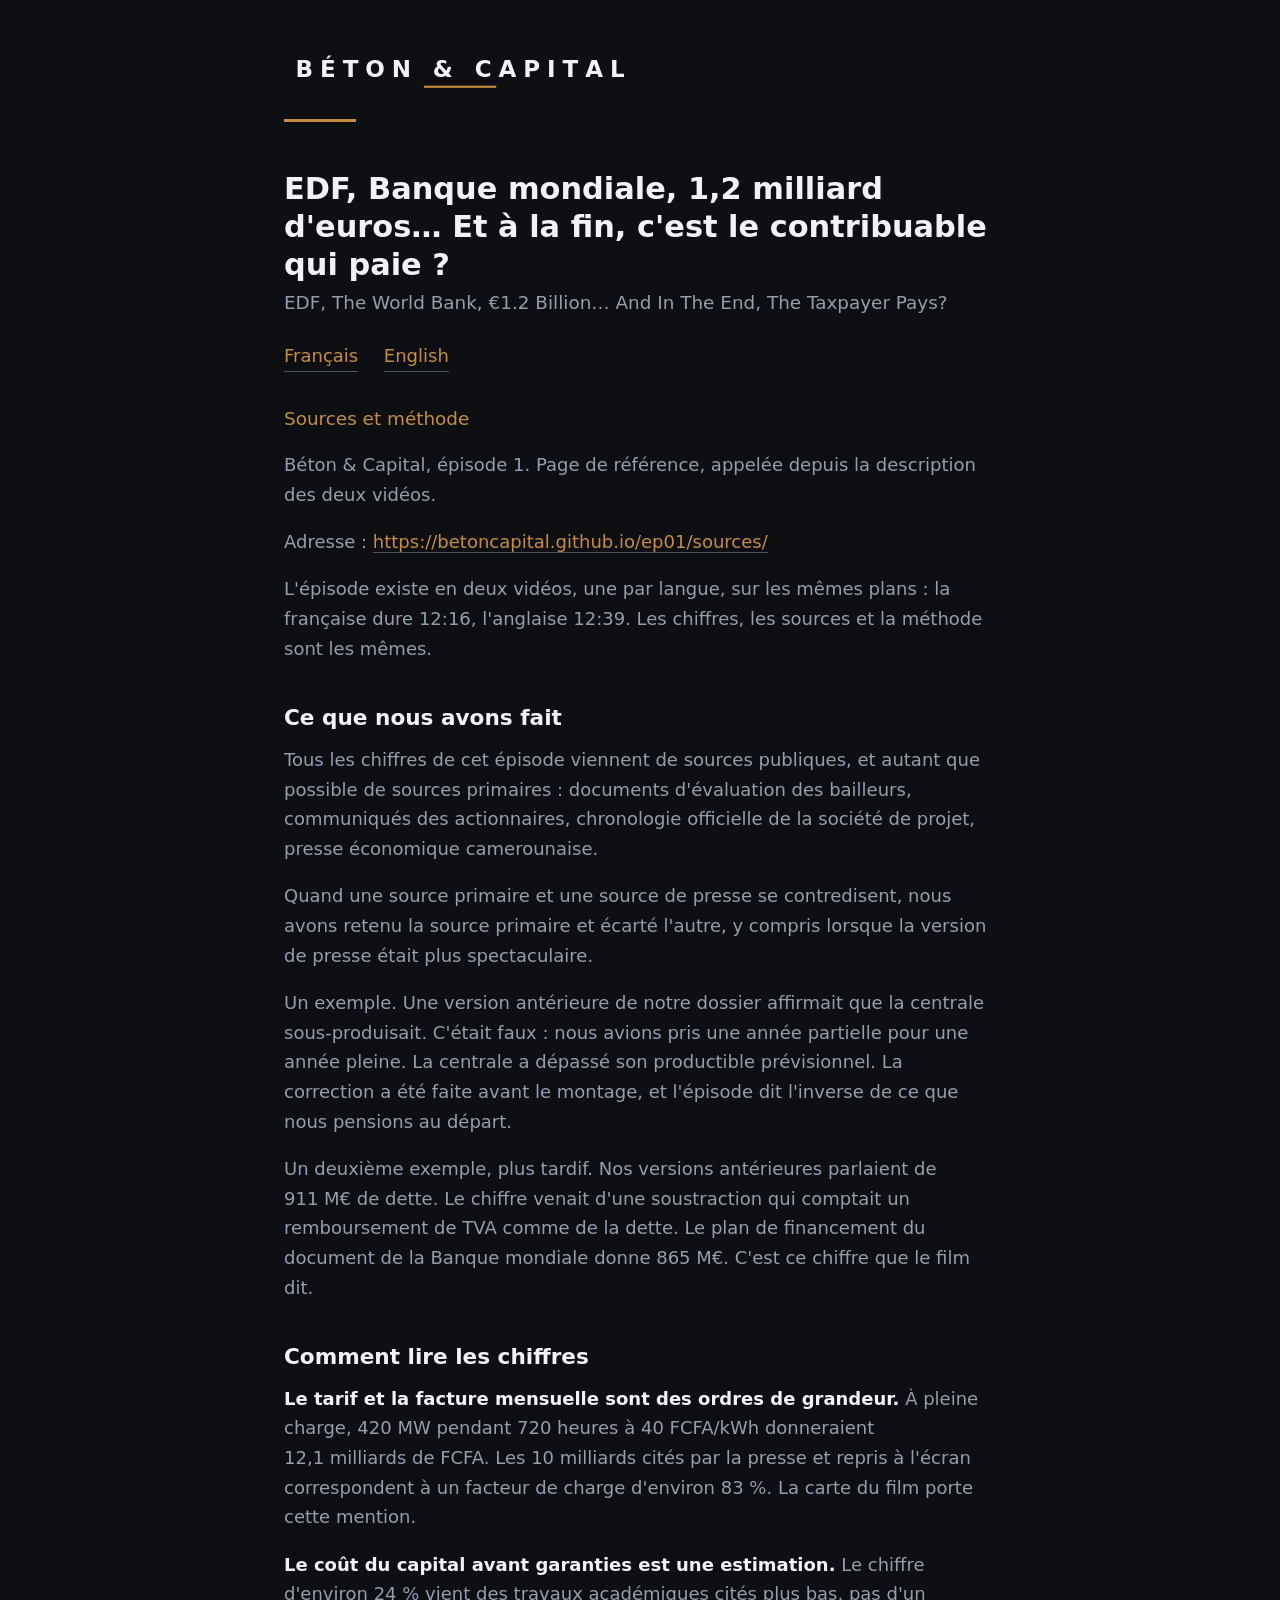
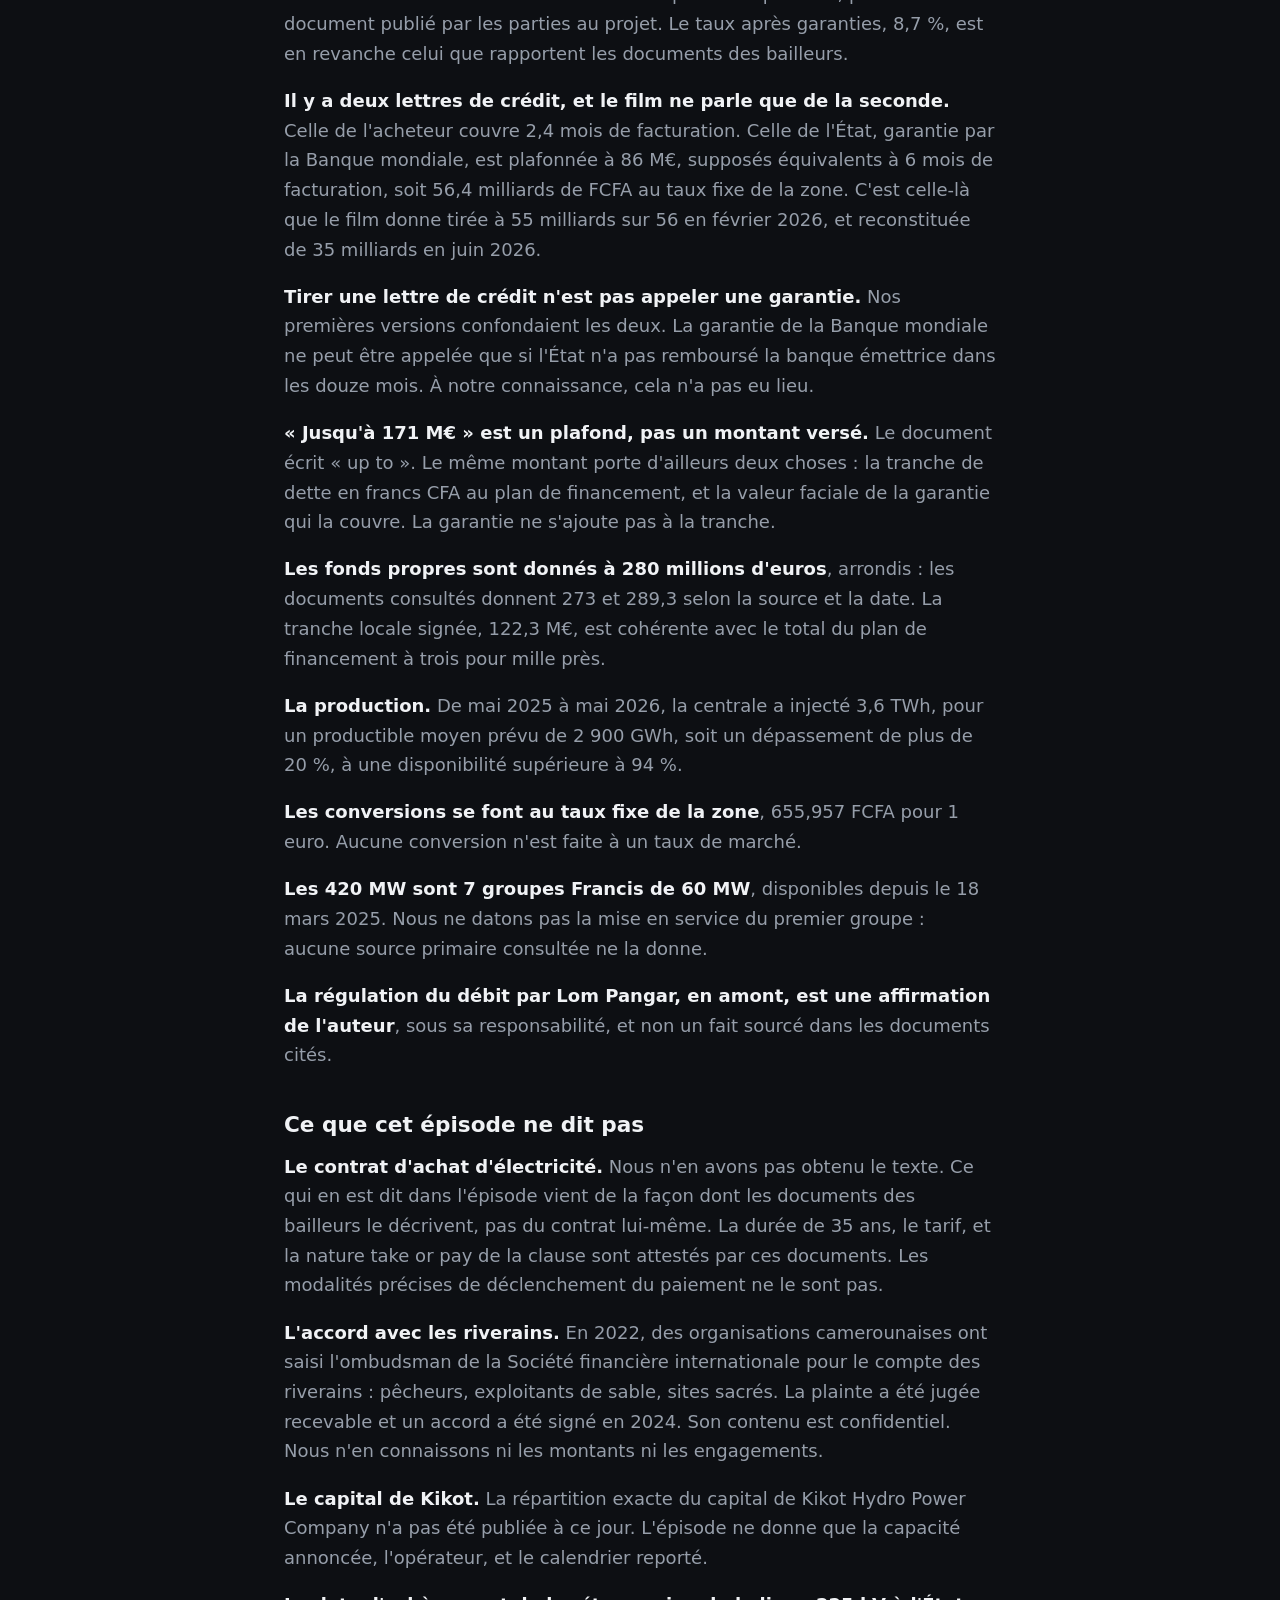
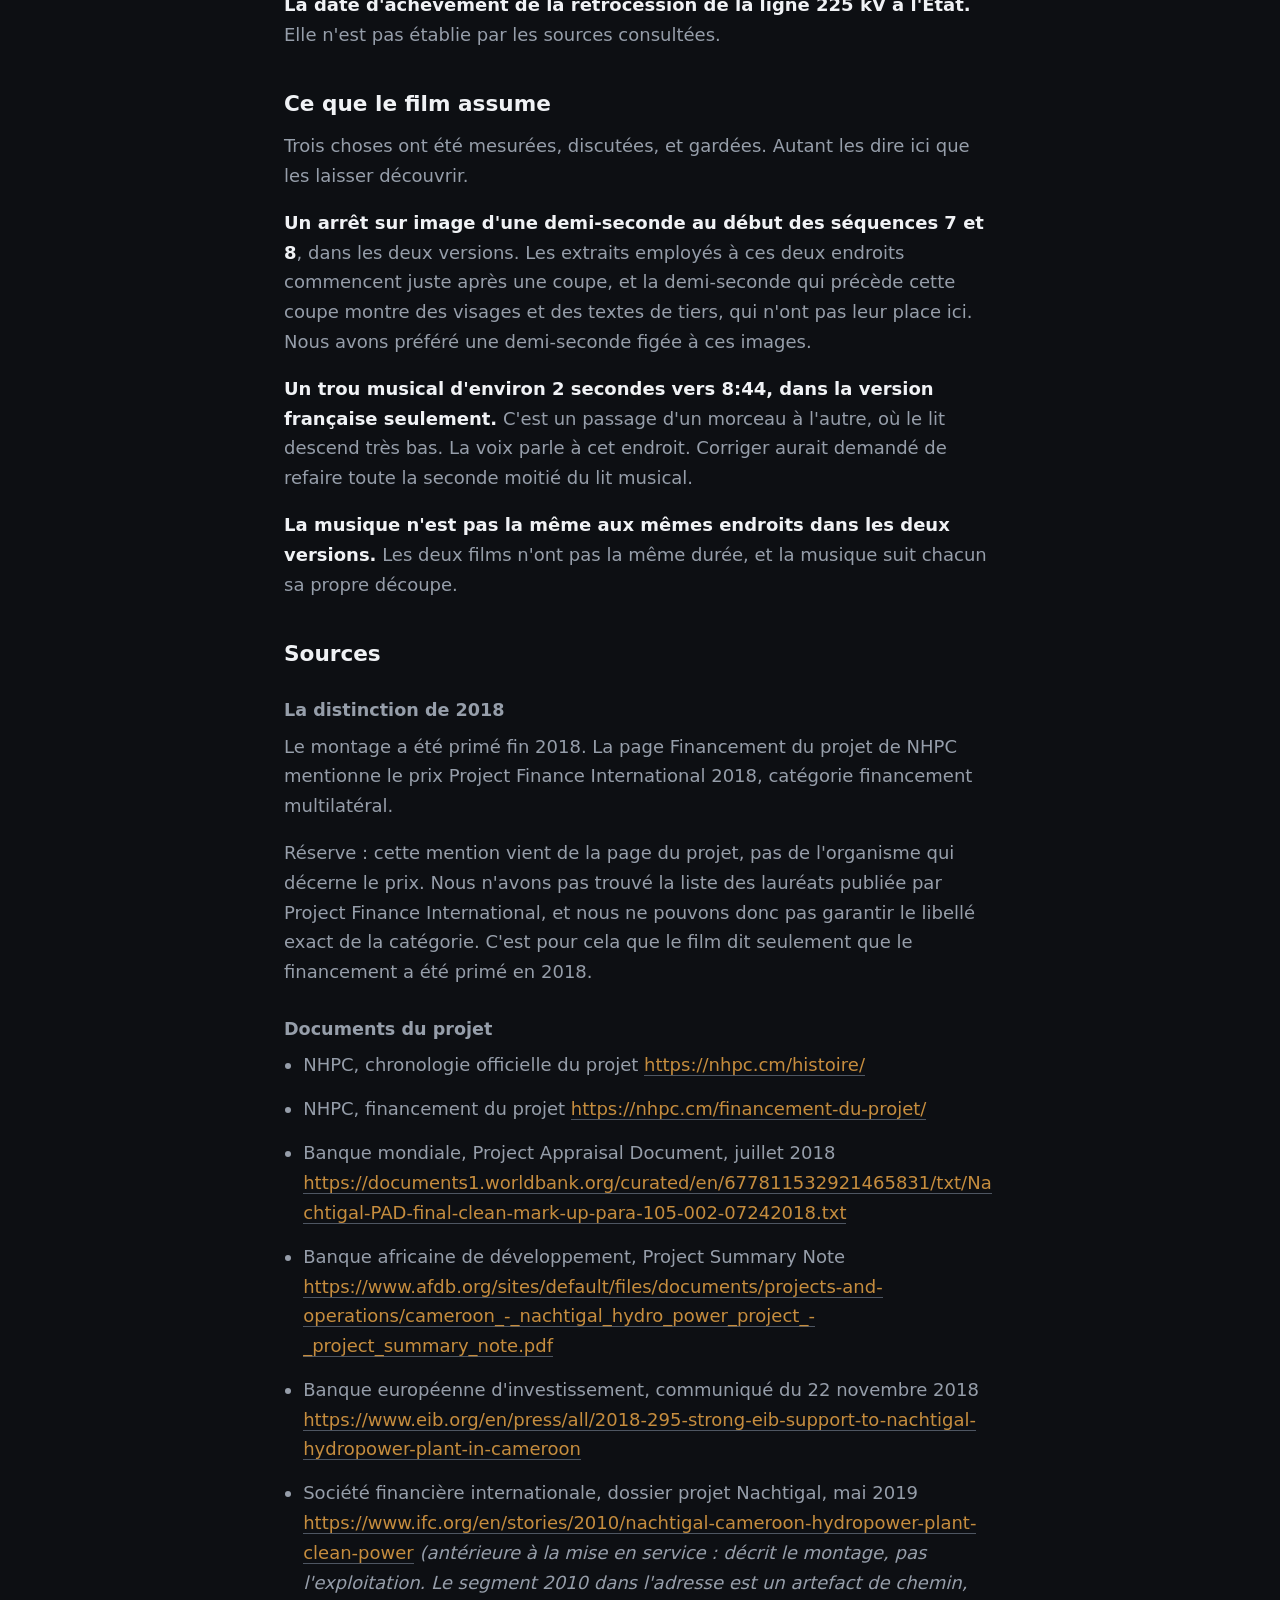
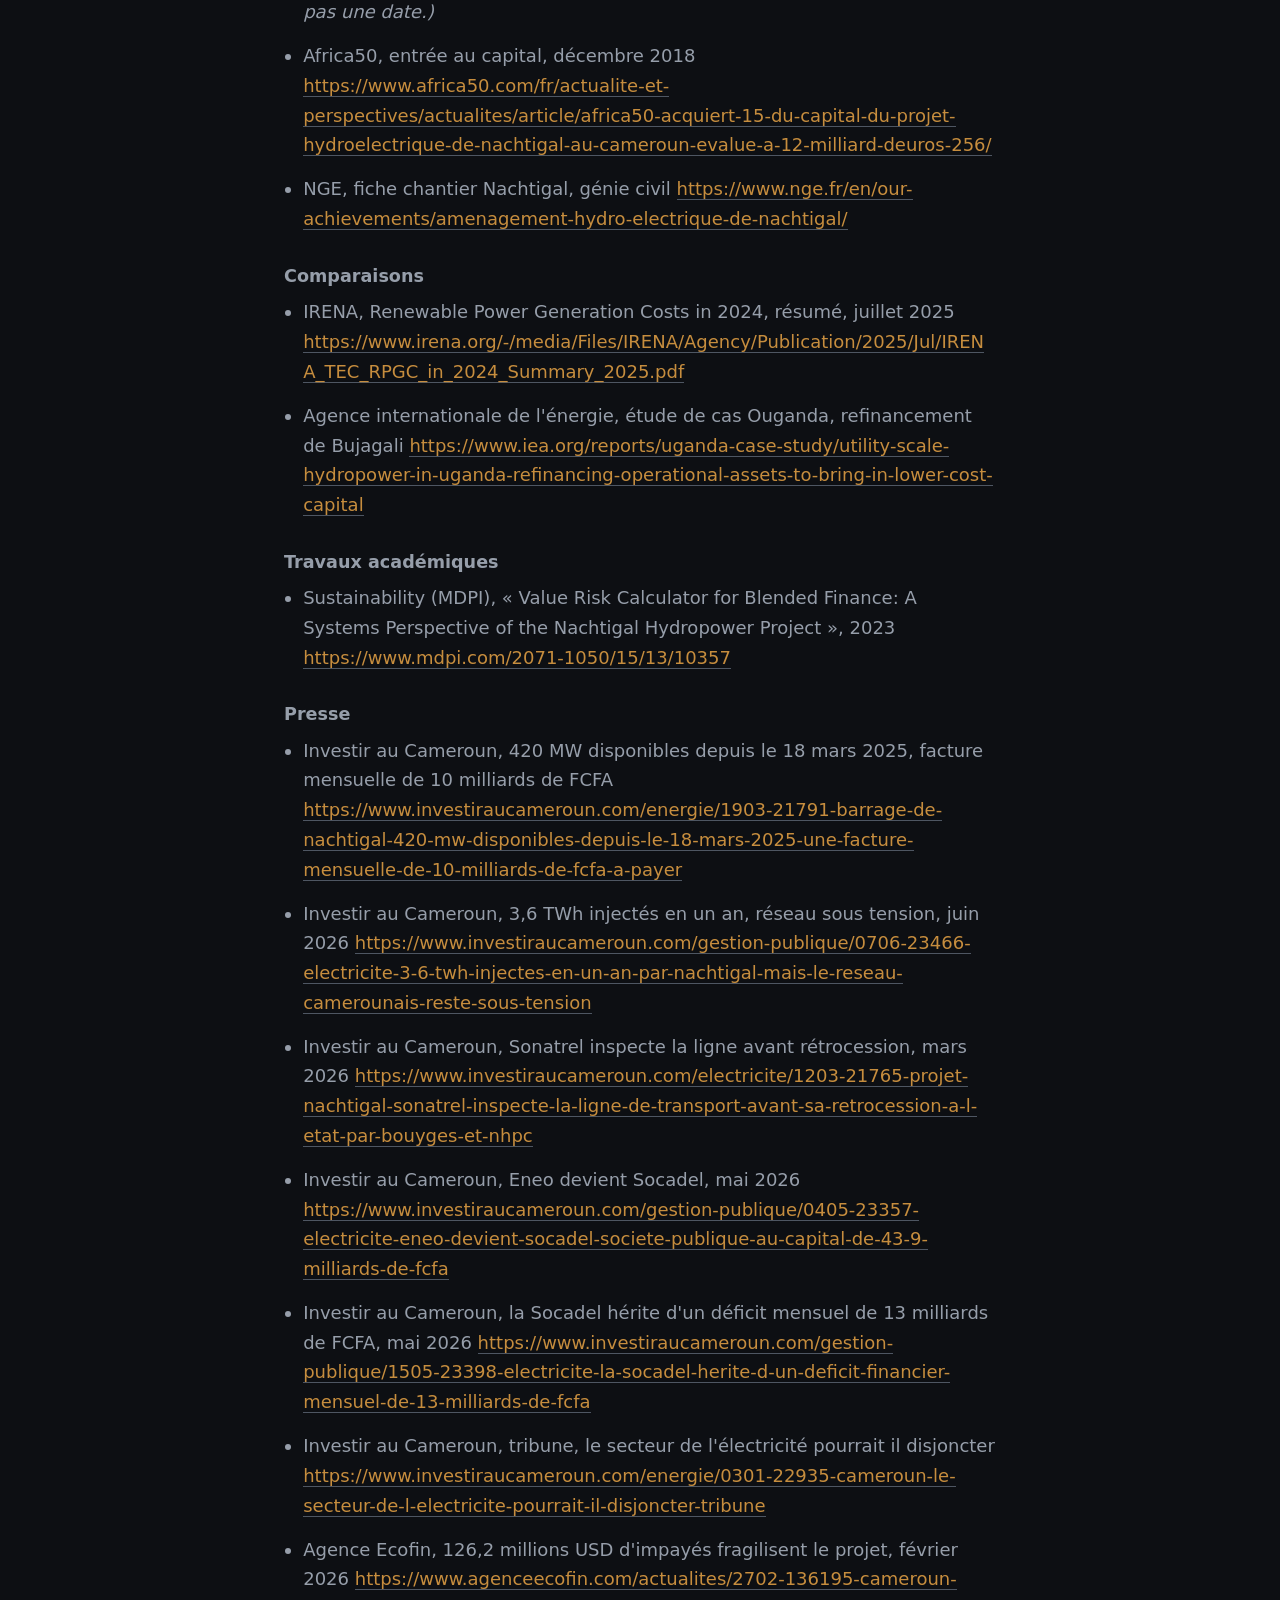
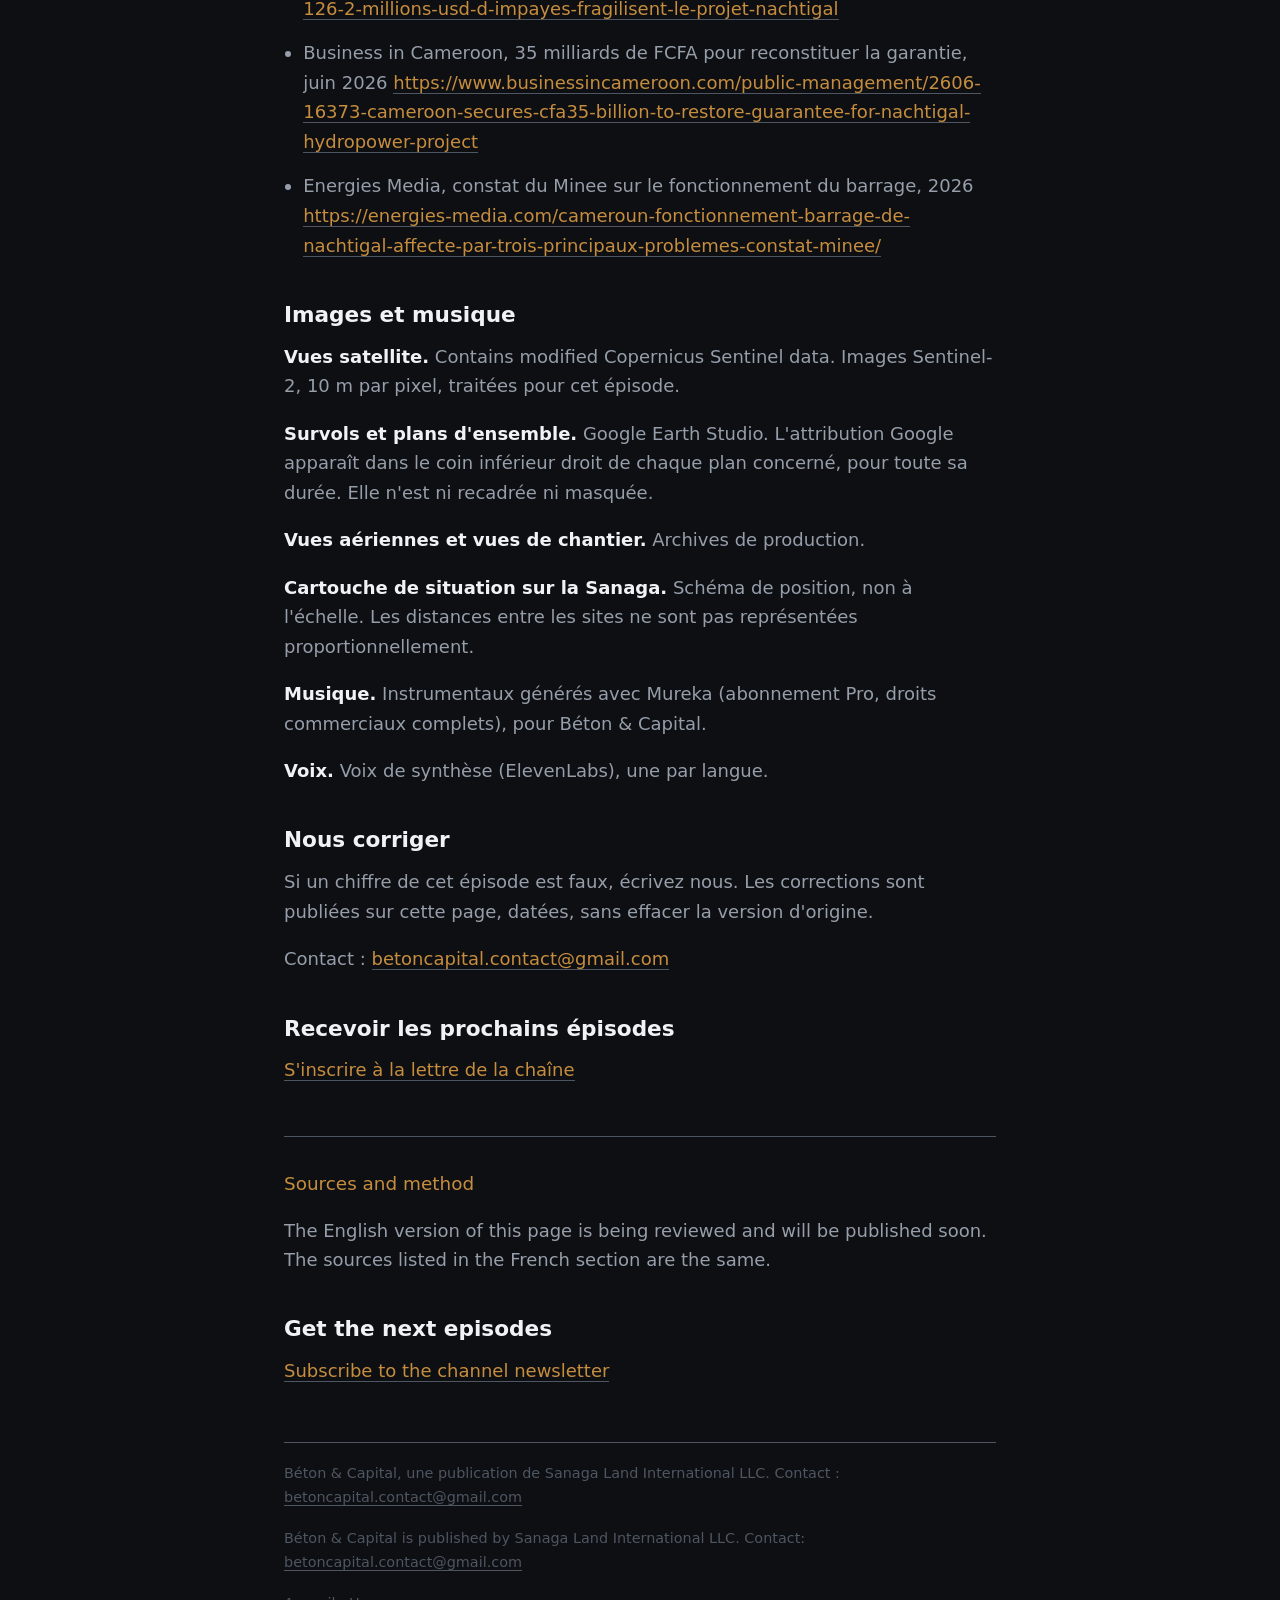
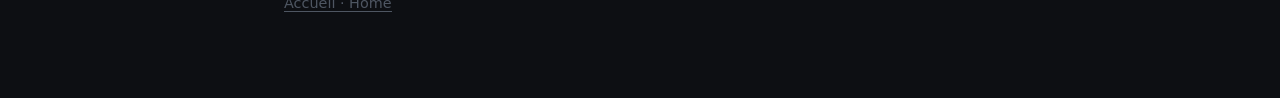
==== commit f53148de: "Sources et méthode EP01, v2 : ce que le film assume, titre à jour Page reconstruite depuis la versio" ====
--- a/ep01/sources/index.html
+++ b/ep01/sources/index.html
@@ -3,7 +3,7 @@
 <head>
 <meta charset="utf-8">
 <meta name="viewport" content="width=device-width, initial-scale=1">
-<title>Nachtigal : qui paie le barrage ? · Nachtigal: who pays for the dam?</title>
+<title>EDF, Banque mondiale, 1,2 milliard d&#x27;euros… Et à la fin, c&#x27;est le contribuable qui paie ? · EDF, The World Bank, €1.2 Billion… And In The End, The Taxpayer Pays?</title>
 <meta name="description" content="Sources et méthode de l&#x27;épisode 1, Béton &amp; Capital. Sources and method of episode 1.">
 <link rel="stylesheet" href="../../style.css">
 <link rel="icon" href="../../logo.svg" type="image/svg+xml">
@@ -11,34 +11,48 @@
 <body>
 <div class="page">
 <header class="marque">
-<a href="../../"><img src="../../logo.svg" alt="Béton &amp; Capital"></a>
+<a href="/"><img src="../../logo.svg" alt="Béton &amp; Capital"></a>
 <div class="barre"></div>
 </header>
 <main>
-<h1 lang="fr">Nachtigal : qui paie le barrage ?</h1>
-<p class="titre-en" lang="en">Nachtigal: who pays for the dam?</p>
+<h1 lang="fr">EDF, Banque mondiale, 1,2 milliard d&#x27;euros… Et à la fin, c&#x27;est le contribuable qui paie ?</h1>
+<p class="titre-en" lang="en">EDF, The World Bank, €1.2 Billion… And In The End, The Taxpayer Pays?</p>
 <nav class="langues" aria-label="Langue · Language"><a href="#fr">Français</a> <a href="#en">English</a></nav>
 <section id="fr" lang="fr">
 <p class="sous-titre">Sources et méthode</p>
-<p>Béton &amp; Capital, épisode 1. Page de référence, appelée depuis la description de la vidéo.</p>
+<p>Béton &amp; Capital, épisode 1. Page de référence, appelée depuis la description des deux vidéos.</p>
+<p>Adresse : <a href="https://betoncapital.github.io/ep01/sources/">https://betoncapital.github.io/ep01/sources/</a></p>
+<p>L'épisode existe en deux vidéos, une par langue, sur les mêmes plans : la française dure 12:16, l'anglaise 12:39. Les chiffres, les sources et la méthode sont les mêmes.</p>
 <h2>Ce que nous avons fait</h2>
 <p>Tous les chiffres de cet épisode viennent de sources publiques, et autant que possible de sources primaires : documents d'évaluation des bailleurs, communiqués des actionnaires, chronologie officielle de la société de projet, presse économique camerounaise.</p>
 <p>Quand une source primaire et une source de presse se contredisent, nous avons retenu la source primaire et écarté l'autre, y compris lorsque la version de presse était plus spectaculaire.</p>
 <p>Un exemple. Une version antérieure de notre dossier affirmait que la centrale sous-produisait. C'était faux : nous avions pris une année partielle pour une année pleine. La centrale a dépassé son productible prévisionnel. La correction a été faite avant le montage, et l'épisode dit l'inverse de ce que nous pensions au départ.</p>
+<p>Un deuxième exemple, plus tardif. Nos versions antérieures parlaient de 911 M€ de dette. Le chiffre venait d'une soustraction qui comptait un remboursement de TVA comme de la dette. Le plan de financement du document de la Banque mondiale donne 865 M€. C'est ce chiffre que le film dit.</p>
 <h2>Comment lire les chiffres</h2>
-<p><strong>Le tarif et la facture mensuelle sont des ordres de grandeur.</strong> À pleine charge, 420 MW pendant 720 heures à 40 FCFA/kWh donneraient 12,1 milliards de FCFA. Les 10 milliards cités par la presse et repris à l'écran correspondent à un facteur de charge d'environ 83 %. La carte du film porte cette mention.</p>
-<p><strong>Le coût du capital avant garanties est une estimation.</strong> Le chiffre d'environ 24 % vient des travaux académiques cités plus bas, pas d'un document publié par les parties au projet. Le taux après garanties, 8,7 %, est en revanche celui que rapportent les documents des bailleurs.</p>
-<p><strong>Les conversions se font au taux fixe de la zone</strong>, 655,957 FCFA pour 1 euro. Aucune conversion n'est faite à un taux de marché.</p>
-<p><strong>Les 420 MW sont 7 groupes Francis de 60 MW</strong>, disponibles depuis le 18 mars 2025. Nous ne datons pas la mise en service du premier groupe : aucune source primaire consultée ne la donne.</p>
+<p><strong>Le tarif et la facture mensuelle sont des ordres de grandeur.</strong> À pleine charge, 420 MW pendant 720 heures à 40 FCFA/kWh donneraient 12,1 milliards de FCFA. Les 10 milliards cités par la presse et repris à l'écran correspondent à un facteur de charge d'environ 83 %. La carte du film porte cette mention.</p>
+<p><strong>Le coût du capital avant garanties est une estimation.</strong> Le chiffre d'environ 24 % vient des travaux académiques cités plus bas, pas d'un document publié par les parties au projet. Le taux après garanties, 8,7 %, est en revanche celui que rapportent les documents des bailleurs.</p>
+<p><strong>Il y a deux lettres de crédit, et le film ne parle que de la seconde.</strong> Celle de l'acheteur couvre 2,4 mois de facturation. Celle de l'État, garantie par la Banque mondiale, est plafonnée à 86 M€, supposés équivalents à 6 mois de facturation, soit 56,4 milliards de FCFA au taux fixe de la zone. C'est celle-là que le film donne tirée à 55 milliards sur 56 en février 2026, et reconstituée de 35 milliards en juin 2026.</p>
+<p><strong>Tirer une lettre de crédit n'est pas appeler une garantie.</strong> Nos premières versions confondaient les deux. La garantie de la Banque mondiale ne peut être appelée que si l'État n'a pas remboursé la banque émettrice dans les douze mois. À notre connaissance, cela n'a pas eu lieu.</p>
+<p><strong>« Jusqu'à 171 M€ » est un plafond, pas un montant versé.</strong> Le document écrit « up to ». Le même montant porte d'ailleurs deux choses : la tranche de dette en francs CFA au plan de financement, et la valeur faciale de la garantie qui la couvre. La garantie ne s'ajoute pas à la tranche.</p>
+<p><strong>Les fonds propres sont donnés à 280 millions d'euros</strong>, arrondis : les documents consultés donnent 273 et 289,3 selon la source et la date. La tranche locale signée, 122,3 M€, est cohérente avec le total du plan de financement à trois pour mille près.</p>
+<p><strong>La production.</strong> De mai 2025 à mai 2026, la centrale a injecté 3,6 TWh, pour un productible moyen prévu de 2 900 GWh, soit un dépassement de plus de 20 %, à une disponibilité supérieure à 94 %.</p>
+<p><strong>Les conversions se font au taux fixe de la zone</strong>, 655,957 FCFA pour 1 euro. Aucune conversion n'est faite à un taux de marché.</p>
+<p><strong>Les 420 MW sont 7 groupes Francis de 60 MW</strong>, disponibles depuis le 18 mars 2025. Nous ne datons pas la mise en service du premier groupe : aucune source primaire consultée ne la donne.</p>
+<p><strong>La régulation du débit par Lom Pangar, en amont, est une affirmation de l'auteur</strong>, sous sa responsabilité, et non un fait sourcé dans les documents cités.</p>
 <h2>Ce que cet épisode ne dit pas</h2>
-<p><strong>Le contrat d'achat d'électricité.</strong> Nous n'en avons pas obtenu le texte. Ce qui en est dit dans l'épisode vient de la façon dont les documents des bailleurs le décrivent, pas du contrat lui-même. La durée de 35 ans, le tarif, et la nature take or pay de la clause sont attestés par ces documents. Les modalités précises de déclenchement du paiement ne le sont pas.</p>
+<p><strong>Le contrat d'achat d'électricité.</strong> Nous n'en avons pas obtenu le texte. Ce qui en est dit dans l'épisode vient de la façon dont les documents des bailleurs le décrivent, pas du contrat lui-même. La durée de 35 ans, le tarif, et la nature take or pay de la clause sont attestés par ces documents. Les modalités précises de déclenchement du paiement ne le sont pas.</p>
 <p><strong>L'accord avec les riverains.</strong> En 2022, des organisations camerounaises ont saisi l'ombudsman de la Société financière internationale pour le compte des riverains : pêcheurs, exploitants de sable, sites sacrés. La plainte a été jugée recevable et un accord a été signé en 2024. Son contenu est confidentiel. Nous n'en connaissons ni les montants ni les engagements.</p>
 <p><strong>Le capital de Kikot.</strong> La répartition exacte du capital de Kikot Hydro Power Company n'a pas été publiée à ce jour. L'épisode ne donne que la capacité annoncée, l'opérateur, et le calendrier reporté.</p>
-<p><strong>La date d'achèvement de la rétrocession de la ligne 225 kV à l'État.</strong> Elle n'est pas établie par les sources consultées.</p>
+<p><strong>La date d'achèvement de la rétrocession de la ligne 225 kV à l'État.</strong> Elle n'est pas établie par les sources consultées.</p>
+<h2>Ce que le film assume</h2>
+<p>Trois choses ont été mesurées, discutées, et gardées. Autant les dire ici que les laisser découvrir.</p>
+<p><strong>Un arrêt sur image d'une demi-seconde au début des séquences 7 et 8</strong>, dans les deux versions. Les extraits employés à ces deux endroits commencent juste après une coupe, et la demi-seconde qui précède cette coupe montre des visages et des textes de tiers, qui n'ont pas leur place ici. Nous avons préféré une demi-seconde figée à ces images.</p>
+<p><strong>Un trou musical d'environ 2 secondes vers 8:44, dans la version française seulement.</strong> C'est un passage d'un morceau à l'autre, où le lit descend très bas. La voix parle à cet endroit. Corriger aurait demandé de refaire toute la seconde moitié du lit musical.</p>
+<p><strong>La musique n'est pas la même aux mêmes endroits dans les deux versions.</strong> Les deux films n'ont pas la même durée, et la musique suit chacun sa propre découpe.</p>
 <h2>Sources</h2>
 <h3>La distinction de 2018</h3>
 <p>Le montage a été primé fin 2018. La page Financement du projet de NHPC mentionne le prix Project Finance International 2018, catégorie financement multilatéral.</p>
-<p>Réserve : cette mention vient de la page du projet, pas de l'organisme qui décerne le prix. Nous n'avons pas trouvé la liste des lauréats publiée par Project Finance International, et nous ne pouvons donc pas garantir le libellé exact de la catégorie. C'est pour cela que la description de la vidéo dit seulement « un montage primé fin 2018 ».</p>
+<p>Réserve : cette mention vient de la page du projet, pas de l'organisme qui décerne le prix. Nous n'avons pas trouvé la liste des lauréats publiée par Project Finance International, et nous ne pouvons donc pas garantir le libellé exact de la catégorie. C'est pour cela que le film dit seulement que le financement a été primé en 2018.</p>
 <h3>Documents du projet</h3>
 <ul>
 <li>NHPC, chronologie officielle du projet <a href="https://nhpc.cm/histoire/">https://nhpc.cm/histoire/</a></li>
@@ -46,7 +60,7 @@
 <li>Banque mondiale, Project Appraisal Document, juillet 2018 <a href="https://documents1.worldbank.org/curated/en/677811532921465831/txt/Nachtigal-PAD-final-clean-mark-up-para-105-002-07242018.txt">https://documents1.worldbank.org/curated/en/677811532921465831/txt/Nachtigal-PAD-final-clean-mark-up-para-105-002-07242018.txt</a></li>
 <li>Banque africaine de développement, Project Summary Note <a href="https://www.afdb.org/sites/default/files/documents/projects-and-operations/cameroon_-_nachtigal_hydro_power_project_-_project_summary_note.pdf">https://www.afdb.org/sites/default/files/documents/projects-and-operations/cameroon_-_nachtigal_hydro_power_project_-_project_summary_note.pdf</a></li>
 <li>Banque européenne d'investissement, communiqué du 22 novembre 2018 <a href="https://www.eib.org/en/press/all/2018-295-strong-eib-support-to-nachtigal-hydropower-plant-in-cameroon">https://www.eib.org/en/press/all/2018-295-strong-eib-support-to-nachtigal-hydropower-plant-in-cameroon</a></li>
-<li>Société financière internationale, dossier projet Nachtigal, mai 2019 <a href="https://www.ifc.org/en/stories/2010/nachtigal-cameroon-hydropower-plant-clean-power">https://www.ifc.org/en/stories/2010/nachtigal-cameroon-hydropower-plant-clean-power</a> <em>(antérieure à la mise en service : décrit le montage, pas l'exploitation.)</em></li>
+<li>Société financière internationale, dossier projet Nachtigal, mai 2019 <a href="https://www.ifc.org/en/stories/2010/nachtigal-cameroon-hydropower-plant-clean-power">https://www.ifc.org/en/stories/2010/nachtigal-cameroon-hydropower-plant-clean-power</a> <em>(antérieure à la mise en service : décrit le montage, pas l'exploitation. Le segment 2010 dans l'adresse est un artefact de chemin, pas une date.)</em></li>
 <li>Africa50, entrée au capital, décembre 2018 <a href="https://www.africa50.com/fr/actualite-et-perspectives/actualites/article/africa50-acquiert-15-du-capital-du-projet-hydroelectrique-de-nachtigal-au-cameroun-evalue-a-12-milliard-deuros-256/">https://www.africa50.com/fr/actualite-et-perspectives/actualites/article/africa50-acquiert-15-du-capital-du-projet-hydroelectrique-de-nachtigal-au-cameroun-evalue-a-12-milliard-deuros-256/</a></li>
 <li>NGE, fiche chantier Nachtigal, génie civil <a href="https://www.nge.fr/en/our-achievements/amenagement-hydro-electrique-de-nachtigal/">https://www.nge.fr/en/our-achievements/amenagement-hydro-electrique-de-nachtigal/</a></li>
 </ul>
@@ -61,25 +75,25 @@
 </ul>
 <h3>Presse</h3>
 <ul>
-<li>Investir au Cameroun, 420 MW disponibles depuis le 18 mars 2025, facture mensuelle de 10 milliards de FCFA <a href="https://www.investiraucameroun.com/energie/1903-21791-barrage-de-nachtigal-420-mw-disponibles-depuis-le-18-mars-2025-une-facture-mensuelle-de-10-milliards-de-fcfa-a-payer">https://www.investiraucameroun.com/energie/1903-21791-barrage-de-nachtigal-420-mw-disponibles-depuis-le-18-mars-2025-une-facture-mensuelle-de-10-milliards-de-fcfa-a-payer</a></li>
-<li>Investir au Cameroun, 3,6 TWh injectés en un an, réseau sous tension, juin 2026 <a href="https://www.investiraucameroun.com/gestion-publique/0706-23466-electricite-3-6-twh-injectes-en-un-an-par-nachtigal-mais-le-reseau-camerounais-reste-sous-tension">https://www.investiraucameroun.com/gestion-publique/0706-23466-electricite-3-6-twh-injectes-en-un-an-par-nachtigal-mais-le-reseau-camerounais-reste-sous-tension</a></li>
+<li>Investir au Cameroun, 420 MW disponibles depuis le 18 mars 2025, facture mensuelle de 10 milliards de FCFA <a href="https://www.investiraucameroun.com/energie/1903-21791-barrage-de-nachtigal-420-mw-disponibles-depuis-le-18-mars-2025-une-facture-mensuelle-de-10-milliards-de-fcfa-a-payer">https://www.investiraucameroun.com/energie/1903-21791-barrage-de-nachtigal-420-mw-disponibles-depuis-le-18-mars-2025-une-facture-mensuelle-de-10-milliards-de-fcfa-a-payer</a></li>
+<li>Investir au Cameroun, 3,6 TWh injectés en un an, réseau sous tension, juin 2026 <a href="https://www.investiraucameroun.com/gestion-publique/0706-23466-electricite-3-6-twh-injectes-en-un-an-par-nachtigal-mais-le-reseau-camerounais-reste-sous-tension">https://www.investiraucameroun.com/gestion-publique/0706-23466-electricite-3-6-twh-injectes-en-un-an-par-nachtigal-mais-le-reseau-camerounais-reste-sous-tension</a></li>
 <li>Investir au Cameroun, Sonatrel inspecte la ligne avant rétrocession, mars 2026 <a href="https://www.investiraucameroun.com/electricite/1203-21765-projet-nachtigal-sonatrel-inspecte-la-ligne-de-transport-avant-sa-retrocession-a-l-etat-par-bouyges-et-nhpc">https://www.investiraucameroun.com/electricite/1203-21765-projet-nachtigal-sonatrel-inspecte-la-ligne-de-transport-avant-sa-retrocession-a-l-etat-par-bouyges-et-nhpc</a></li>
 <li>Investir au Cameroun, Eneo devient Socadel, mai 2026 <a href="https://www.investiraucameroun.com/gestion-publique/0405-23357-electricite-eneo-devient-socadel-societe-publique-au-capital-de-43-9-milliards-de-fcfa">https://www.investiraucameroun.com/gestion-publique/0405-23357-electricite-eneo-devient-socadel-societe-publique-au-capital-de-43-9-milliards-de-fcfa</a></li>
-<li>Investir au Cameroun, la Socadel hérite d'un déficit mensuel de 13 milliards de FCFA, mai 2026 <a href="https://www.investiraucameroun.com/gestion-publique/1505-23398-electricite-la-socadel-herite-d-un-deficit-financier-mensuel-de-13-milliards-de-fcfa">https://www.investiraucameroun.com/gestion-publique/1505-23398-electricite-la-socadel-herite-d-un-deficit-financier-mensuel-de-13-milliards-de-fcfa</a></li>
-<li>Investir au Cameroun, tribune, le secteur de l'électricité pourrait-il disjoncter <a href="https://www.investiraucameroun.com/energie/0301-22935-cameroun-le-secteur-de-l-electricite-pourrait-il-disjoncter-tribune">https://www.investiraucameroun.com/energie/0301-22935-cameroun-le-secteur-de-l-electricite-pourrait-il-disjoncter-tribune</a></li>
-<li>Agence Ecofin, 126,2 millions USD d'impayés fragilisent le projet, février 2026 <a href="https://www.agenceecofin.com/actualites/2702-136195-cameroun-126-2-millions-usd-d-impayes-fragilisent-le-projet-nachtigal">https://www.agenceecofin.com/actualites/2702-136195-cameroun-126-2-millions-usd-d-impayes-fragilisent-le-projet-nachtigal</a></li>
-<li>Business in Cameroon, 35 milliards de FCFA pour reconstituer la garantie, juin 2026 <a href="https://www.businessincameroon.com/public-management/2606-16373-cameroon-secures-cfa35-billion-to-restore-guarantee-for-nachtigal-hydropower-project">https://www.businessincameroon.com/public-management/2606-16373-cameroon-secures-cfa35-billion-to-restore-guarantee-for-nachtigal-hydropower-project</a></li>
+<li>Investir au Cameroun, la Socadel hérite d'un déficit mensuel de 13 milliards de FCFA, mai 2026 <a href="https://www.investiraucameroun.com/gestion-publique/1505-23398-electricite-la-socadel-herite-d-un-deficit-financier-mensuel-de-13-milliards-de-fcfa">https://www.investiraucameroun.com/gestion-publique/1505-23398-electricite-la-socadel-herite-d-un-deficit-financier-mensuel-de-13-milliards-de-fcfa</a></li>
+<li>Investir au Cameroun, tribune, le secteur de l'électricité pourrait il disjoncter <a href="https://www.investiraucameroun.com/energie/0301-22935-cameroun-le-secteur-de-l-electricite-pourrait-il-disjoncter-tribune">https://www.investiraucameroun.com/energie/0301-22935-cameroun-le-secteur-de-l-electricite-pourrait-il-disjoncter-tribune</a></li>
+<li>Agence Ecofin, 126,2 millions USD d'impayés fragilisent le projet, février 2026 <a href="https://www.agenceecofin.com/actualites/2702-136195-cameroun-126-2-millions-usd-d-impayes-fragilisent-le-projet-nachtigal">https://www.agenceecofin.com/actualites/2702-136195-cameroun-126-2-millions-usd-d-impayes-fragilisent-le-projet-nachtigal</a></li>
+<li>Business in Cameroon, 35 milliards de FCFA pour reconstituer la garantie, juin 2026 <a href="https://www.businessincameroon.com/public-management/2606-16373-cameroon-secures-cfa35-billion-to-restore-guarantee-for-nachtigal-hydropower-project">https://www.businessincameroon.com/public-management/2606-16373-cameroon-secures-cfa35-billion-to-restore-guarantee-for-nachtigal-hydropower-project</a></li>
 <li>Energies Media, constat du Minee sur le fonctionnement du barrage, 2026 <a href="https://energies-media.com/cameroun-fonctionnement-barrage-de-nachtigal-affecte-par-trois-principaux-problemes-constat-minee/">https://energies-media.com/cameroun-fonctionnement-barrage-de-nachtigal-affecte-par-trois-principaux-problemes-constat-minee/</a></li>
 </ul>
 <h2>Images et musique</h2>
-<p><strong>Vues satellite.</strong> Contains modified Copernicus Sentinel data. Images Sentinel-2, 10 m par pixel, traitées pour cet épisode.</p>
+<p><strong>Vues satellite.</strong> Contains modified Copernicus Sentinel data. Images Sentinel-2, 10 m par pixel, traitées pour cet épisode.</p>
 <p><strong>Survols et plans d'ensemble.</strong> Google Earth Studio. L'attribution Google apparaît dans le coin inférieur droit de chaque plan concerné, pour toute sa durée. Elle n'est ni recadrée ni masquée.</p>
 <p><strong>Vues aériennes et vues de chantier.</strong> Archives de production.</p>
 <p><strong>Cartouche de situation sur la Sanaga.</strong> Schéma de position, non à l'échelle. Les distances entre les sites ne sont pas représentées proportionnellement.</p>
-<p><strong>Musique.</strong> Instrumentaux générés avec Mureka pour Béton &amp; Capital.</p>
-<p><strong>Voix.</strong> Voix de synthèse (ElevenLabs).</p>
+<p><strong>Musique.</strong> Instrumentaux générés avec Mureka (abonnement Pro, droits commerciaux complets), pour Béton &amp; Capital.</p>
+<p><strong>Voix.</strong> Voix de synthèse (ElevenLabs), une par langue.</p>
 <h2>Nous corriger</h2>
-<p>Si un chiffre de cet épisode est faux, écrivez-nous. Les corrections sont publiées sur cette page, datées, sans effacer la version d'origine.</p>
+<p>Si un chiffre de cet épisode est faux, écrivez nous. Les corrections sont publiées sur cette page, datées, sans effacer la version d'origine.</p>
 <p>Contact : <a href="mailto:betoncapital.contact@gmail.com">betoncapital.contact@gmail.com</a></p>
 <h2>Recevoir les prochains épisodes</h2>
 <p><a href="https://beton-capital.kit.com/eef6f78015">S'inscrire à la lettre de la chaîne</a></p>
@@ -96,7 +110,7 @@
 Contact : <a href="mailto:betoncapital.contact@gmail.com">betoncapital.contact@gmail.com</a></p>
 <p lang="en">Béton &amp; Capital is published by Sanaga Land International LLC.
 Contact: <a href="mailto:betoncapital.contact@gmail.com">betoncapital.contact@gmail.com</a></p>
-<p><a href="../../">Accueil · Home</a></p>
+<p><a href="/">Accueil · Home</a></p>
 </footer>
 </div>
 </body>
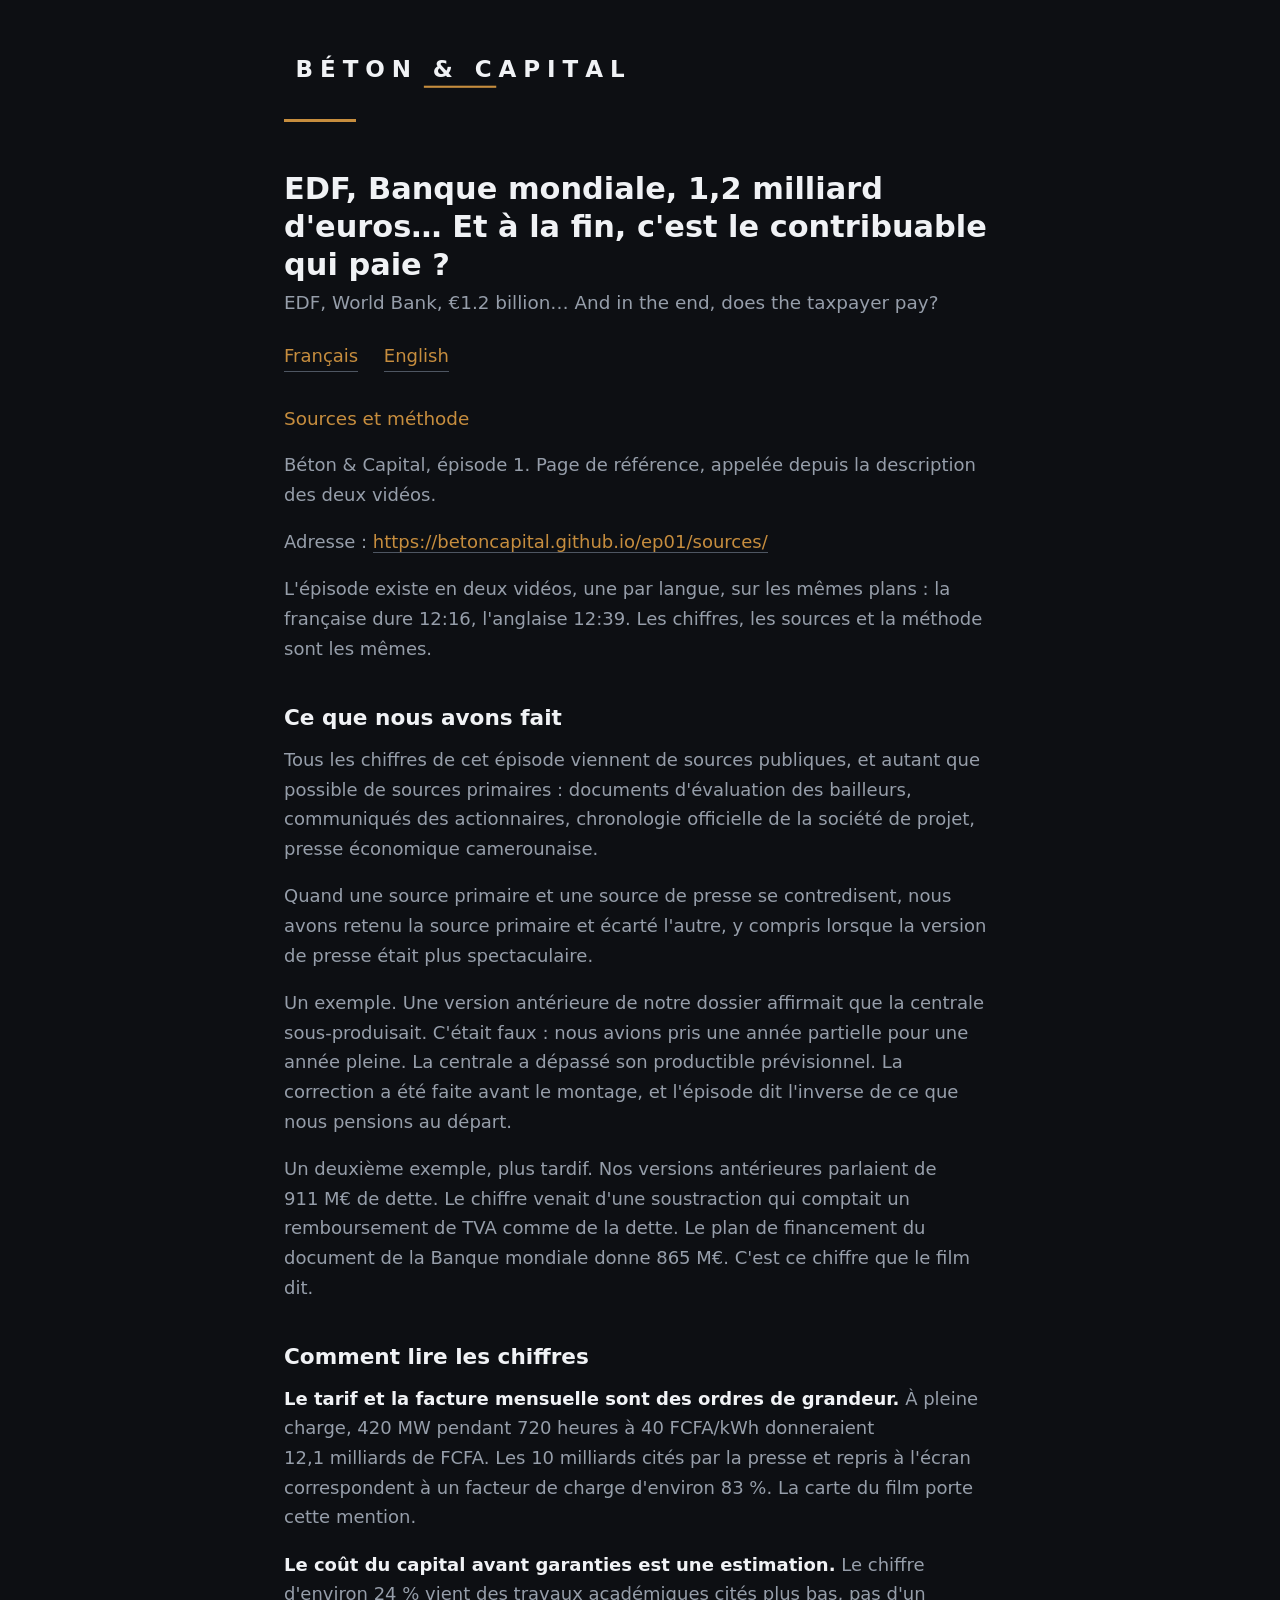
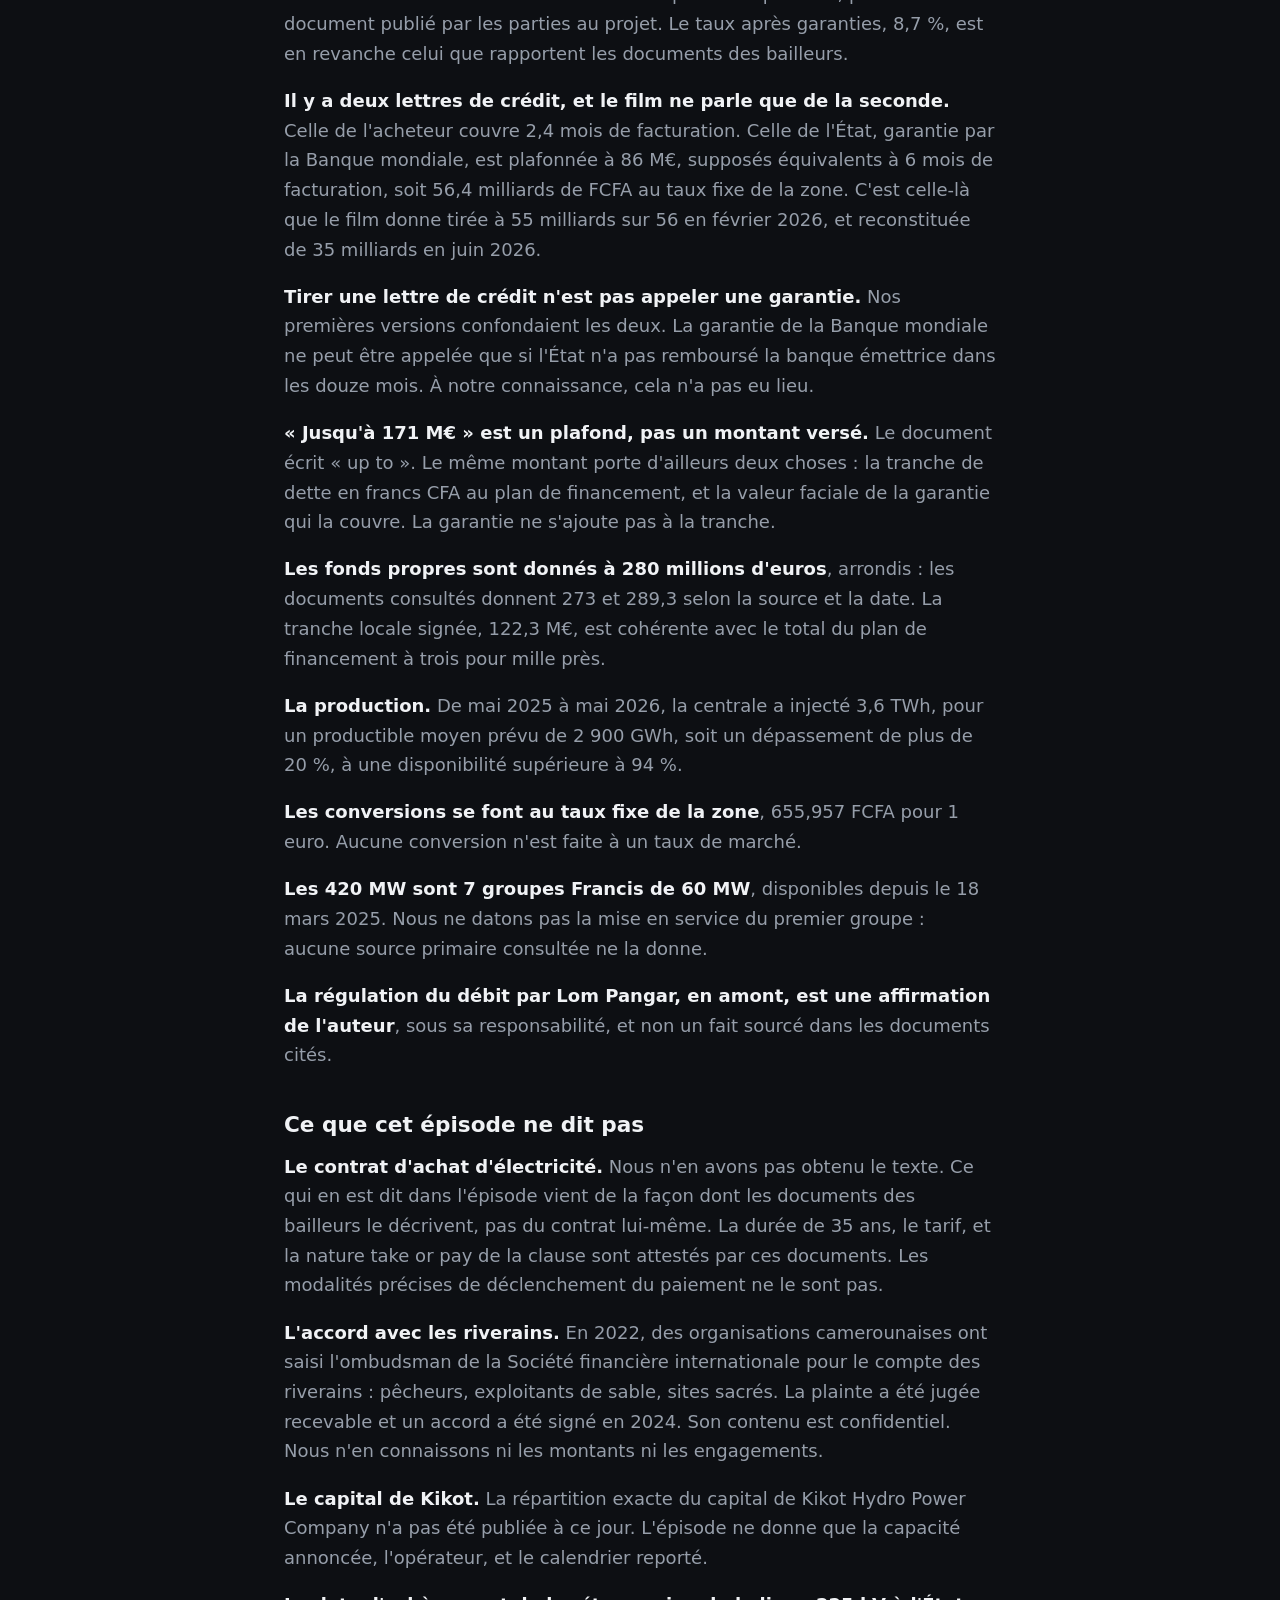
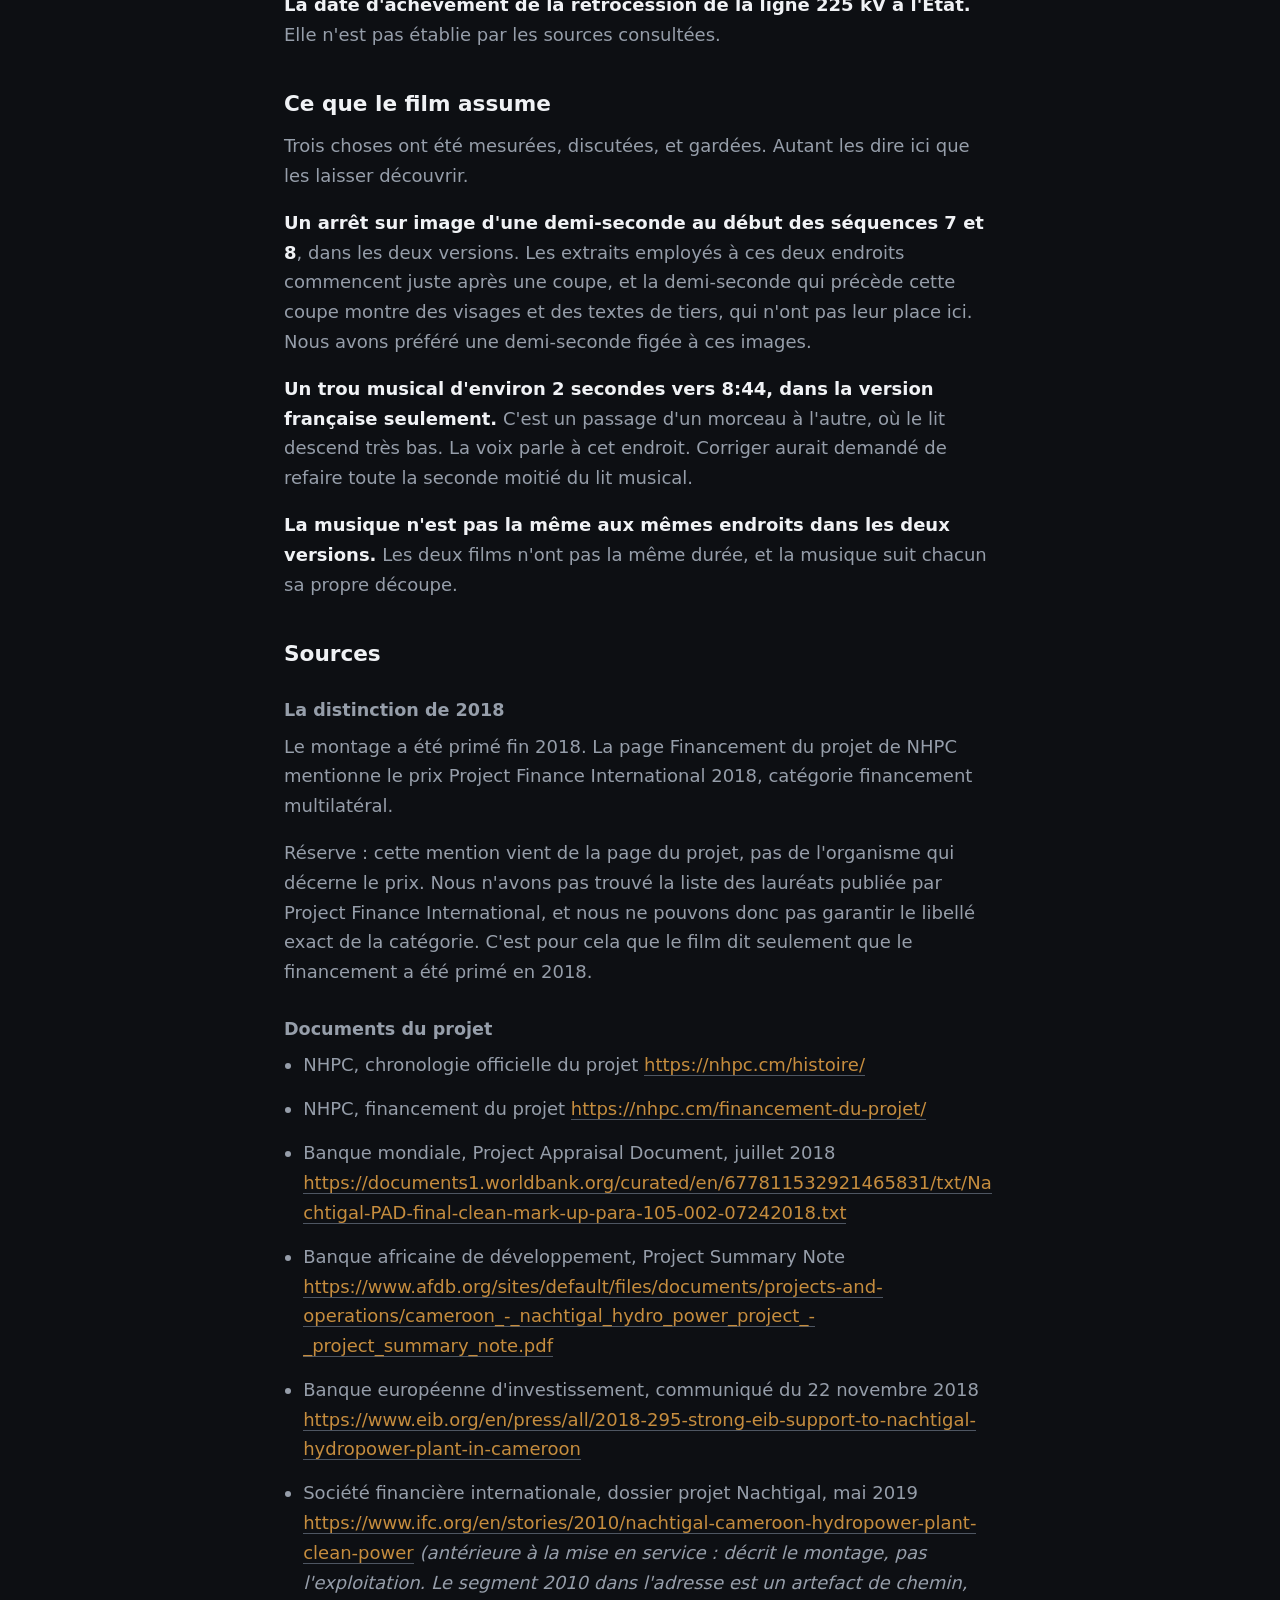
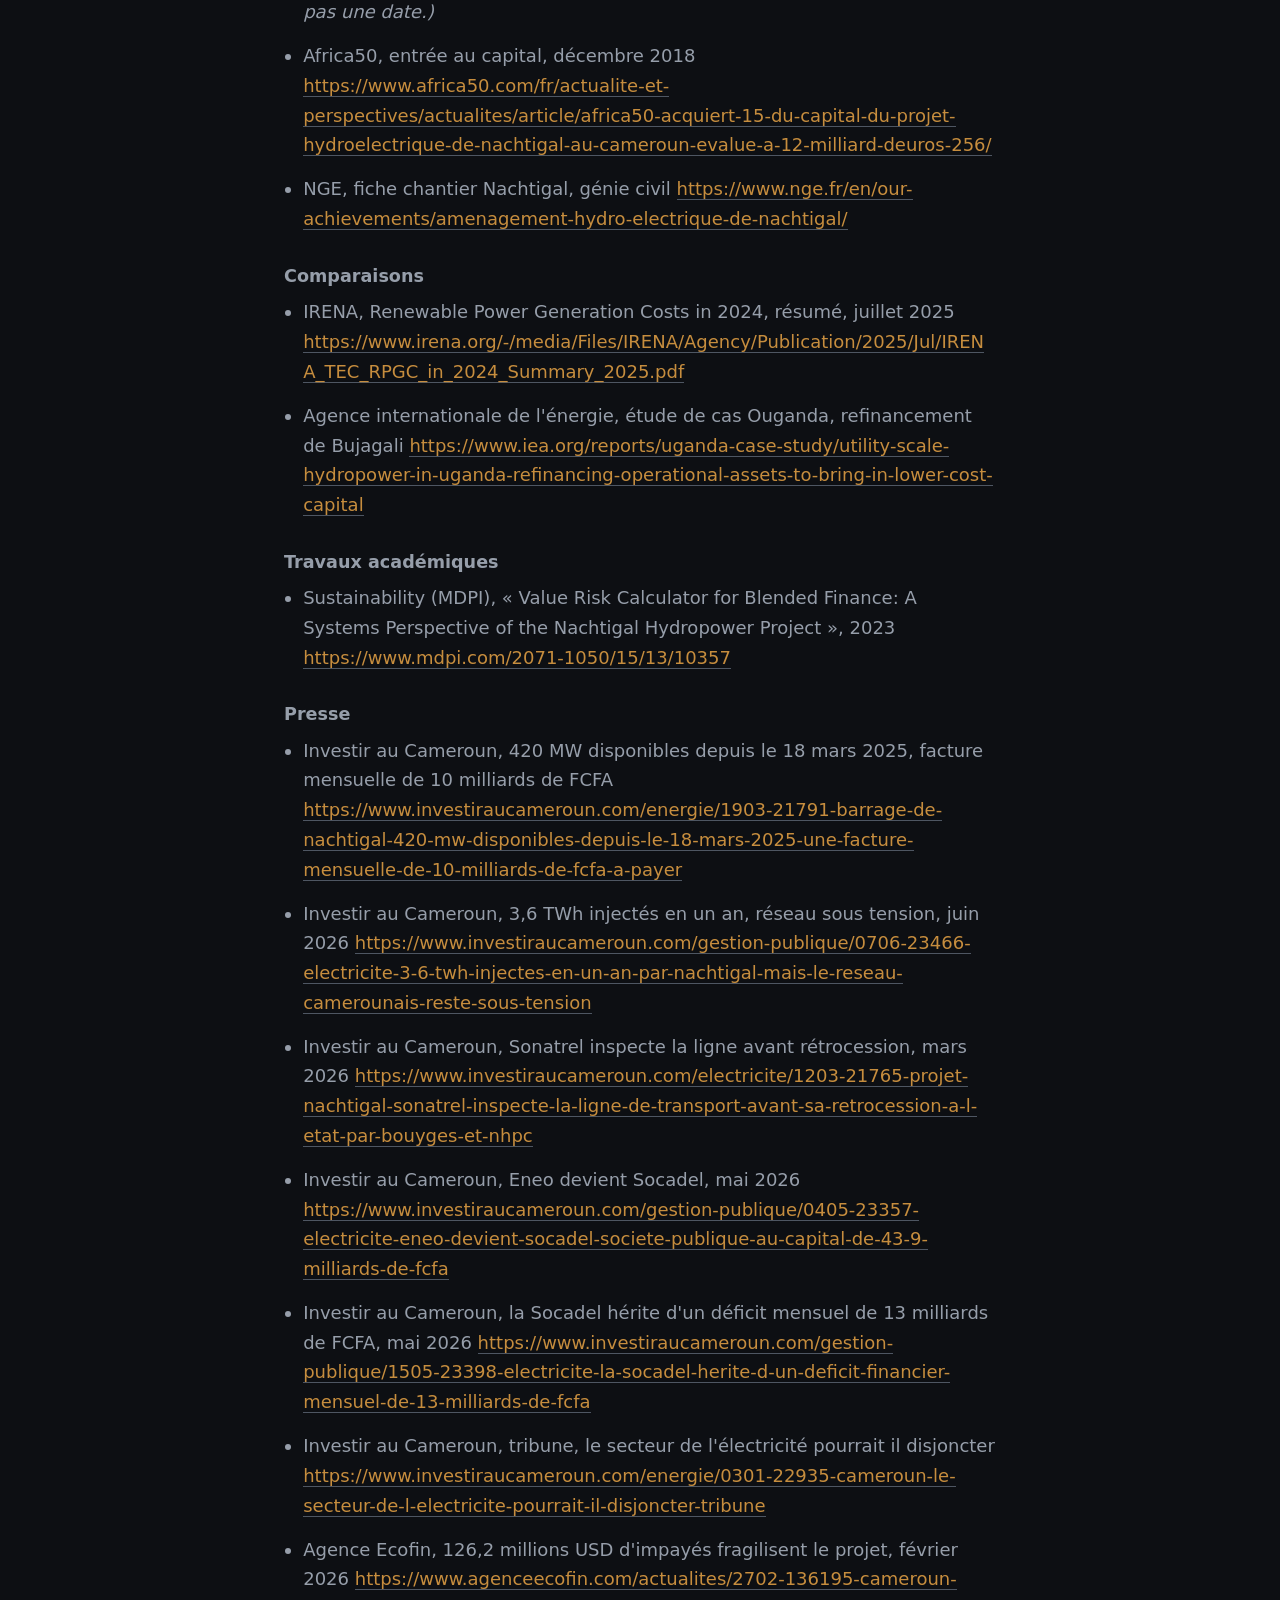
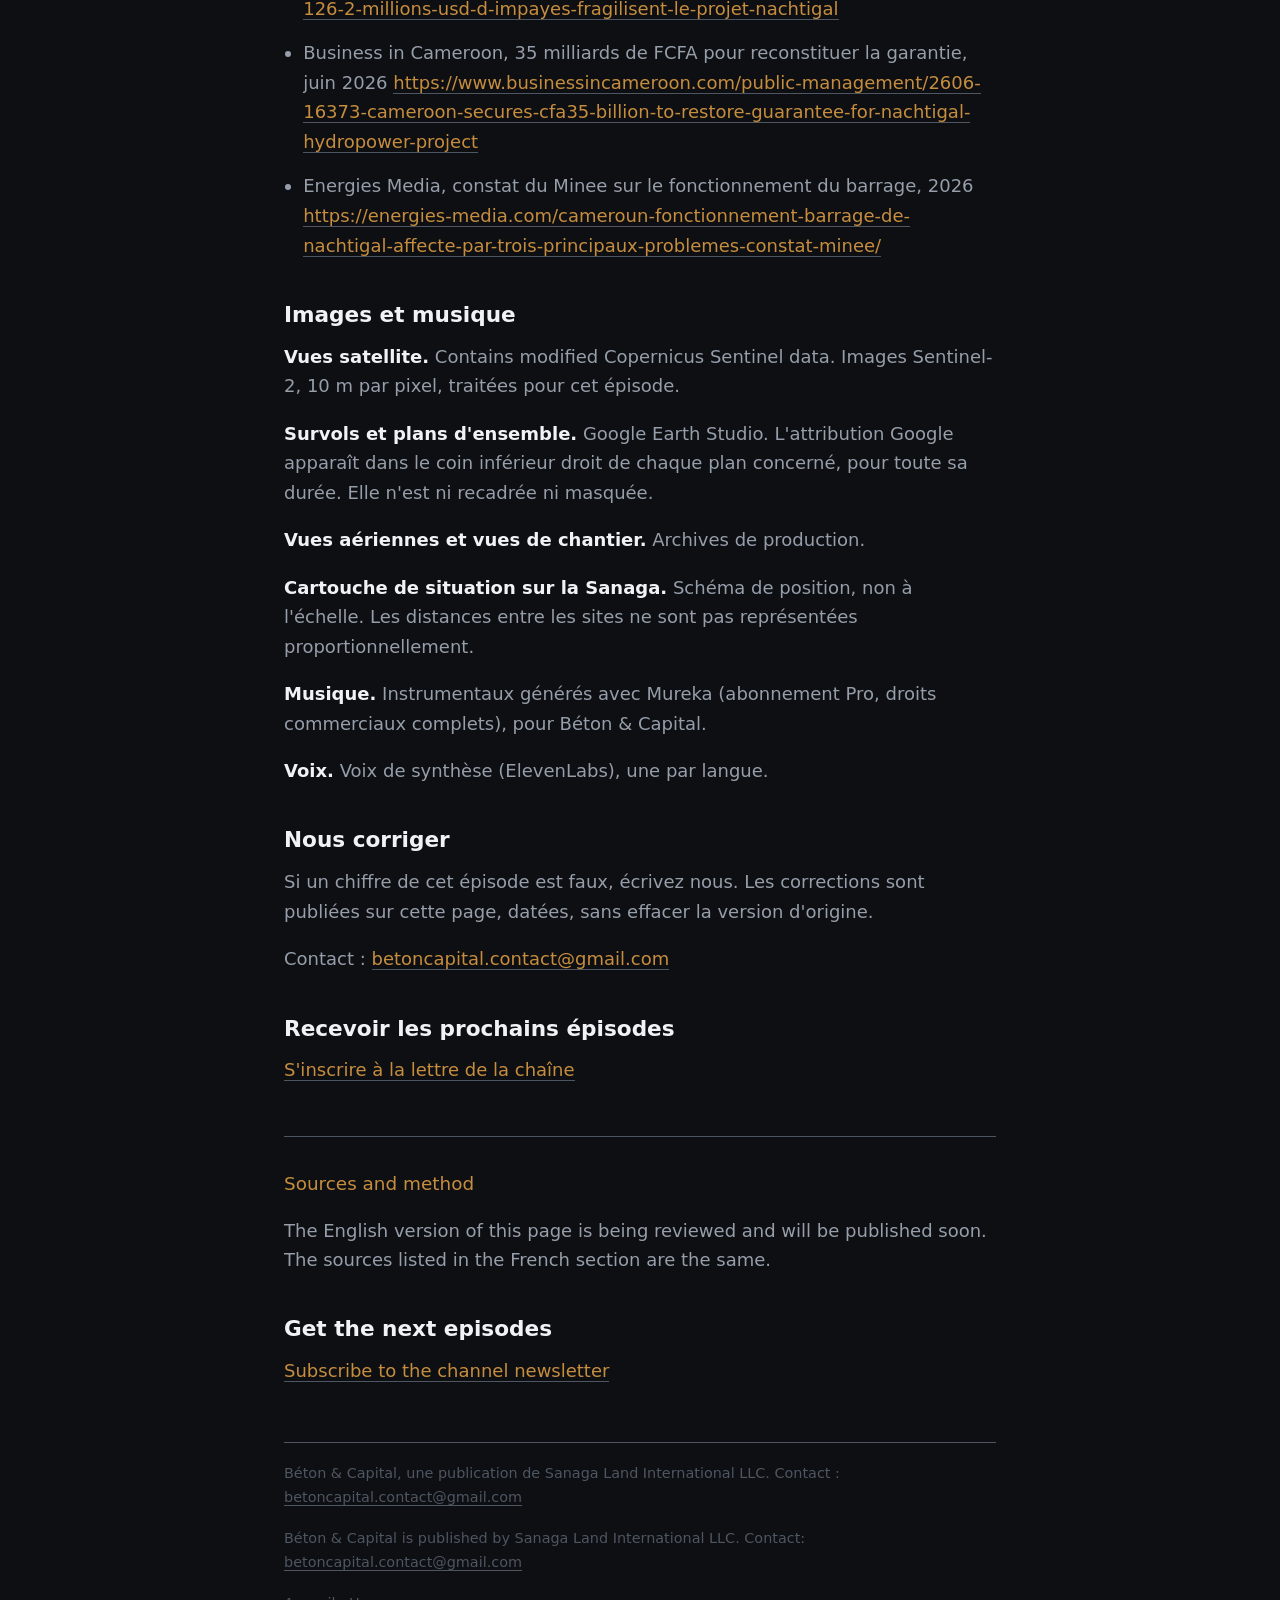
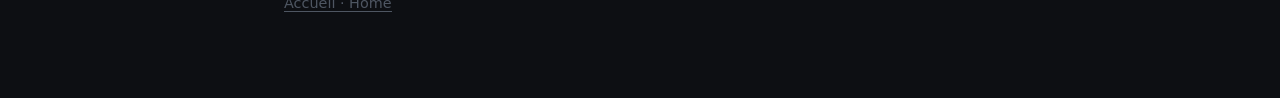
==== commit 0489a5c5: "EP01 : titre anglais aligne sur le fichier de chaines, pas la fiche La fiche donnait une forme en ca" ====
--- a/ep01/sources/index.html
+++ b/ep01/sources/index.html
@@ -3,7 +3,7 @@
 <head>
 <meta charset="utf-8">
 <meta name="viewport" content="width=device-width, initial-scale=1">
-<title>EDF, Banque mondiale, 1,2 milliard d&#x27;euros… Et à la fin, c&#x27;est le contribuable qui paie ? · EDF, The World Bank, €1.2 Billion… And In The End, The Taxpayer Pays?</title>
+<title>EDF, Banque mondiale, 1,2 milliard d&#x27;euros… Et à la fin, c&#x27;est le contribuable qui paie ? · EDF, World Bank, €1.2 billion… And in the end, does the taxpayer pay?</title>
 <meta name="description" content="Sources et méthode de l&#x27;épisode 1, Béton &amp; Capital. Sources and method of episode 1.">
 <link rel="stylesheet" href="../../style.css">
 <link rel="icon" href="../../logo.svg" type="image/svg+xml">
@@ -16,7 +16,7 @@
 </header>
 <main>
 <h1 lang="fr">EDF, Banque mondiale, 1,2 milliard d&#x27;euros… Et à la fin, c&#x27;est le contribuable qui paie ?</h1>
-<p class="titre-en" lang="en">EDF, The World Bank, €1.2 Billion… And In The End, The Taxpayer Pays?</p>
+<p class="titre-en" lang="en">EDF, World Bank, €1.2 billion… And in the end, does the taxpayer pay?</p>
 <nav class="langues" aria-label="Langue · Language"><a href="#fr">Français</a> <a href="#en">English</a></nav>
 <section id="fr" lang="fr">
 <p class="sous-titre">Sources et méthode</p>
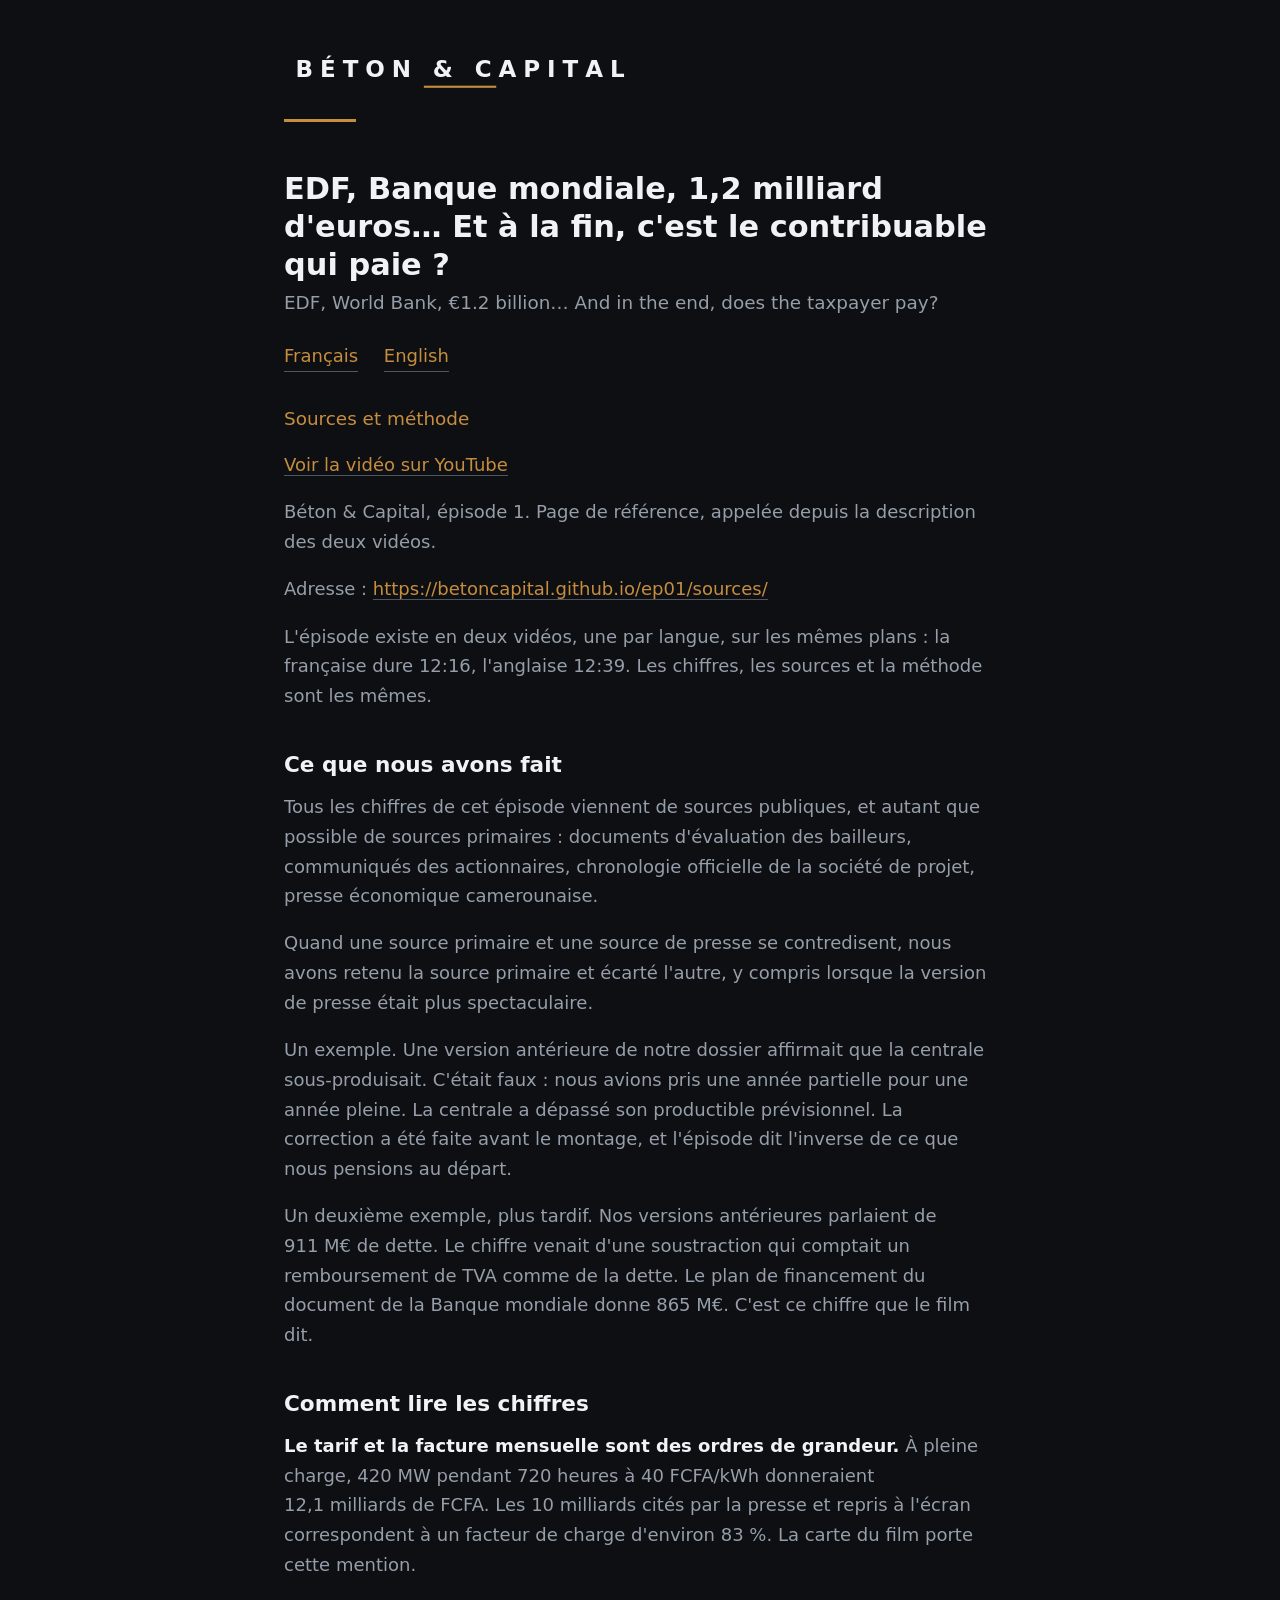
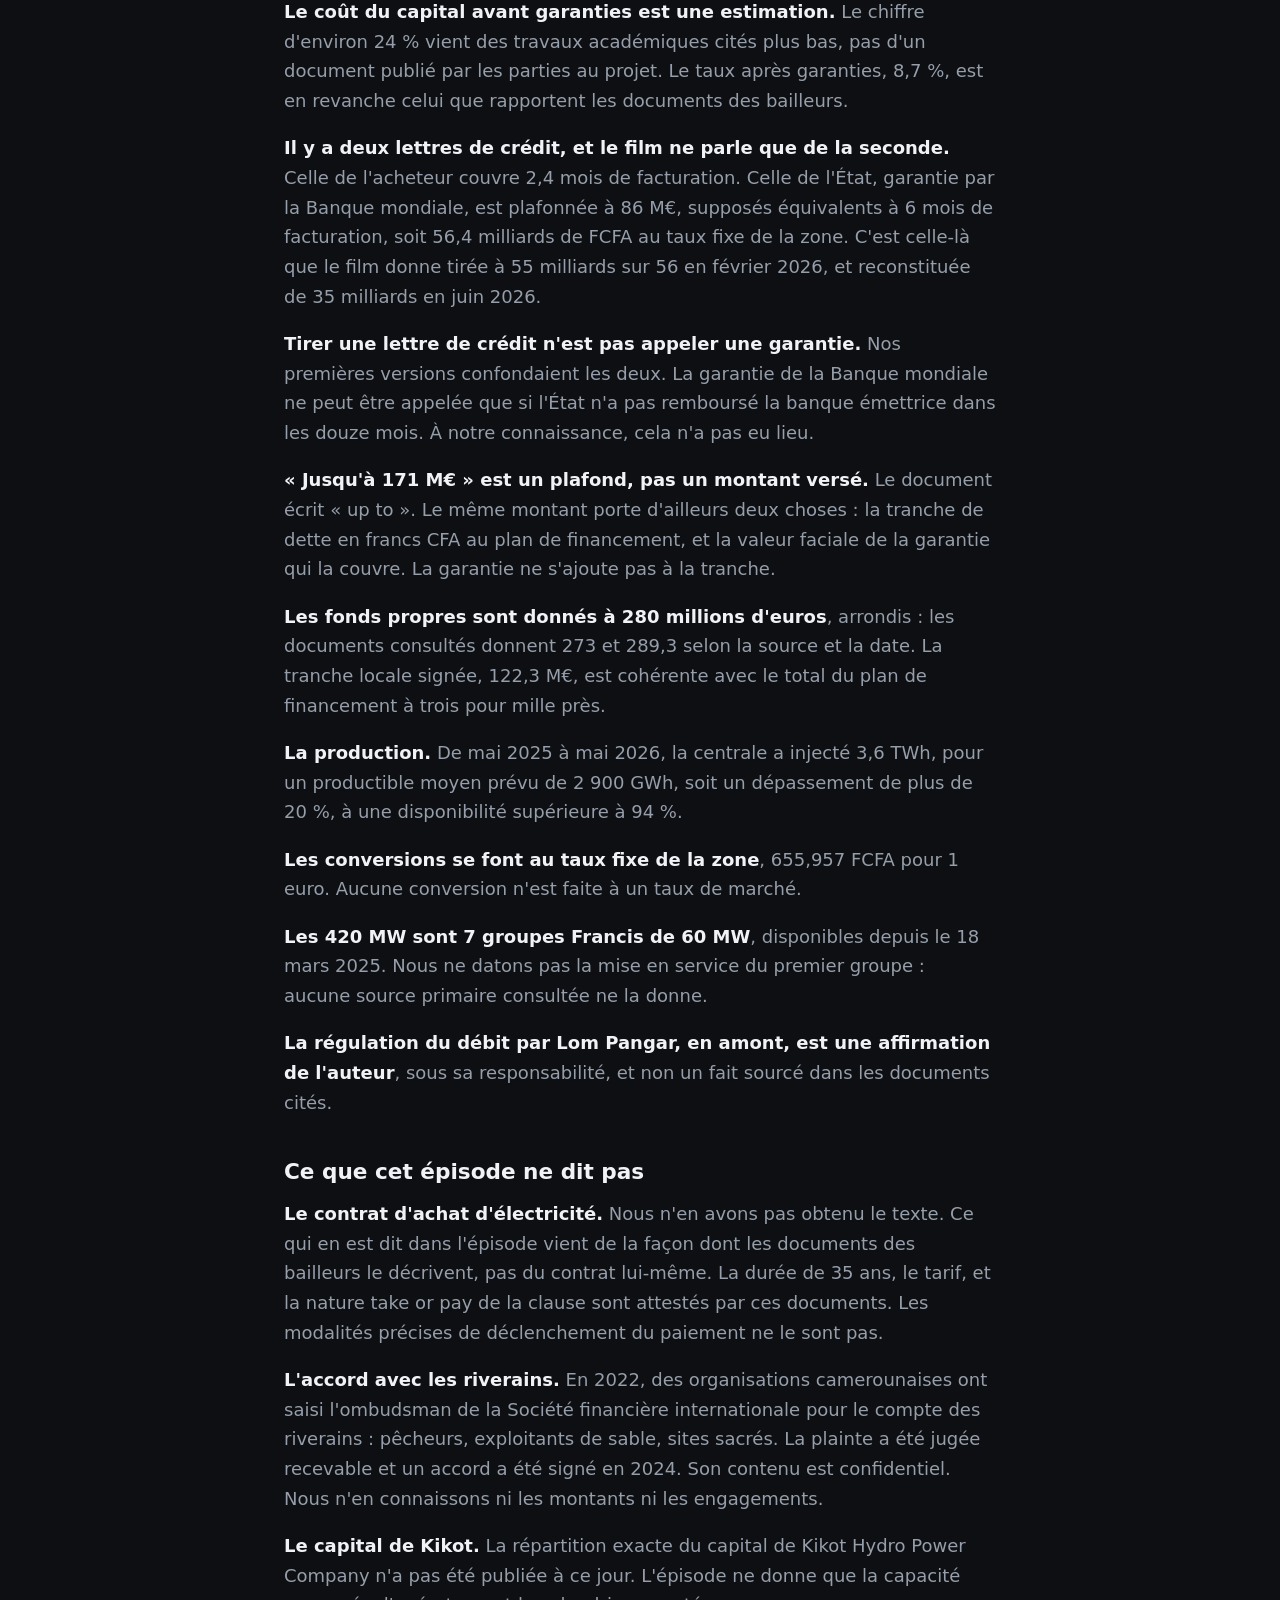
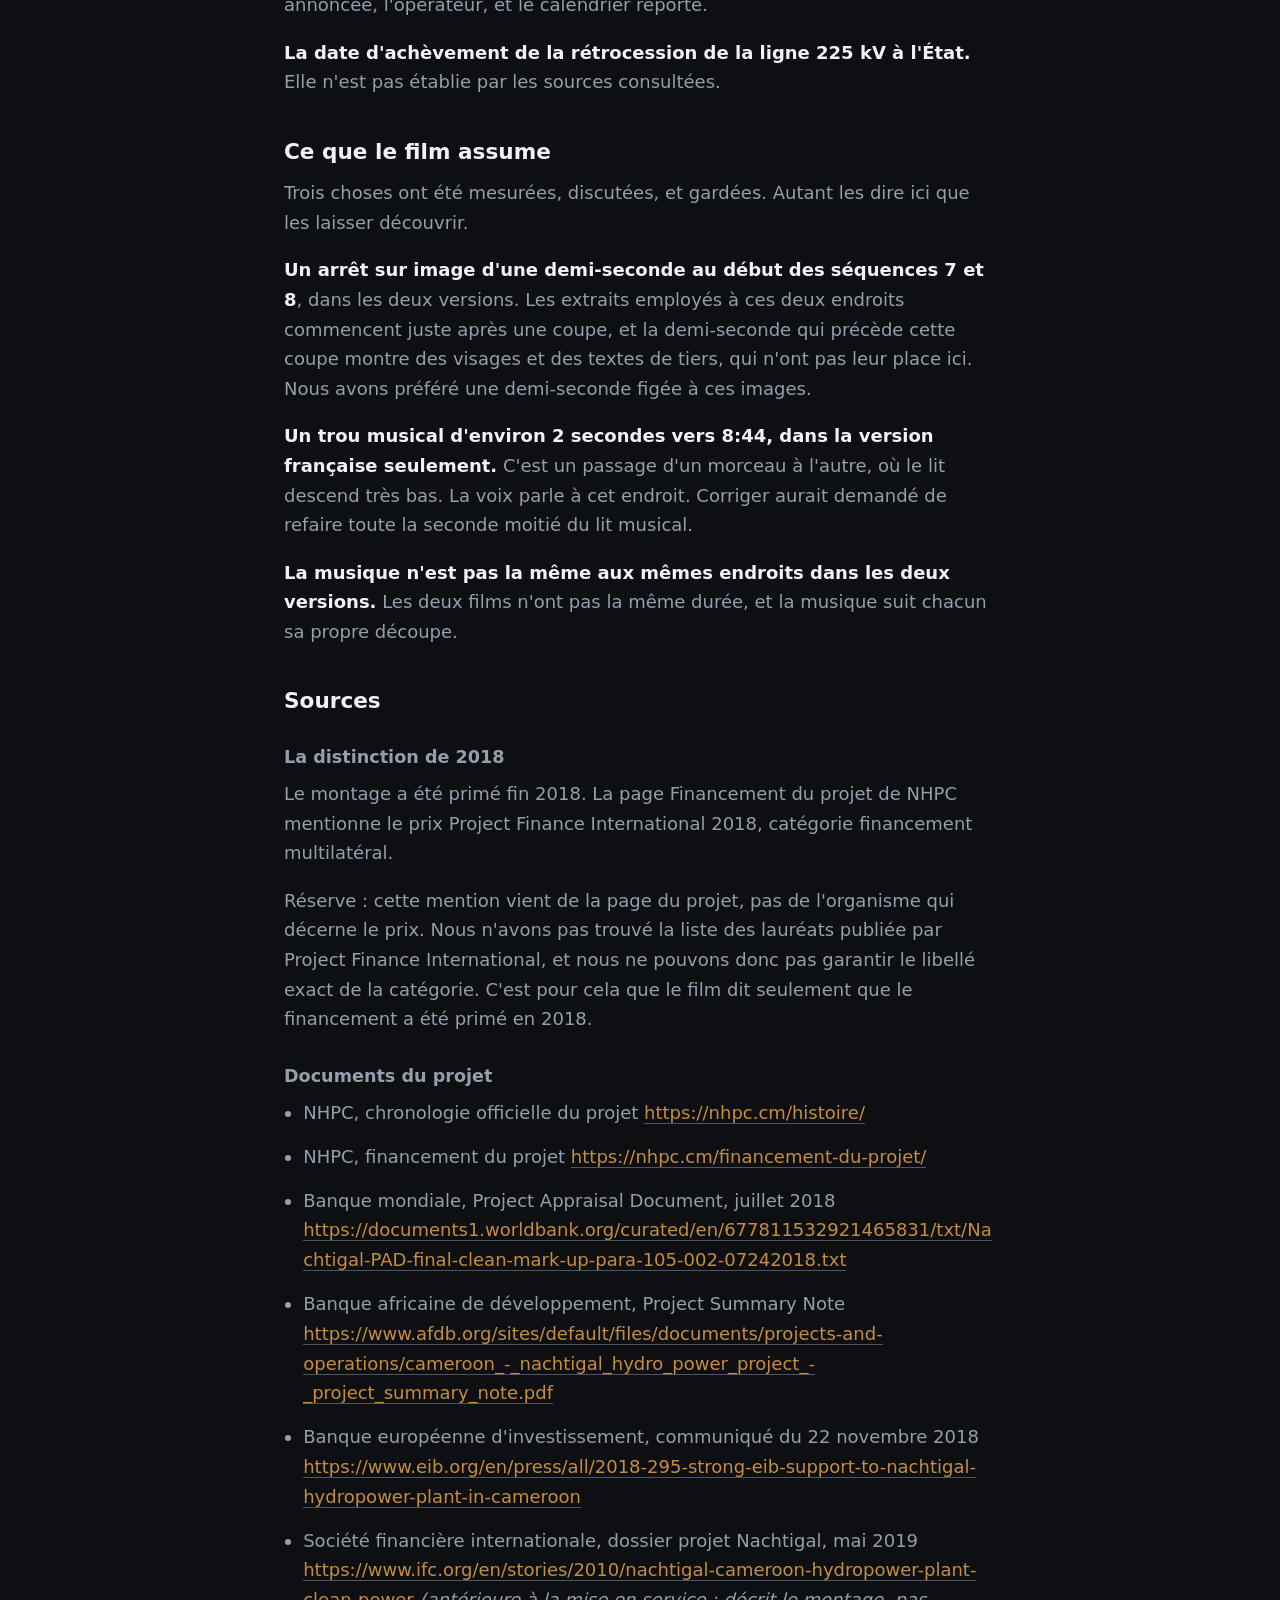
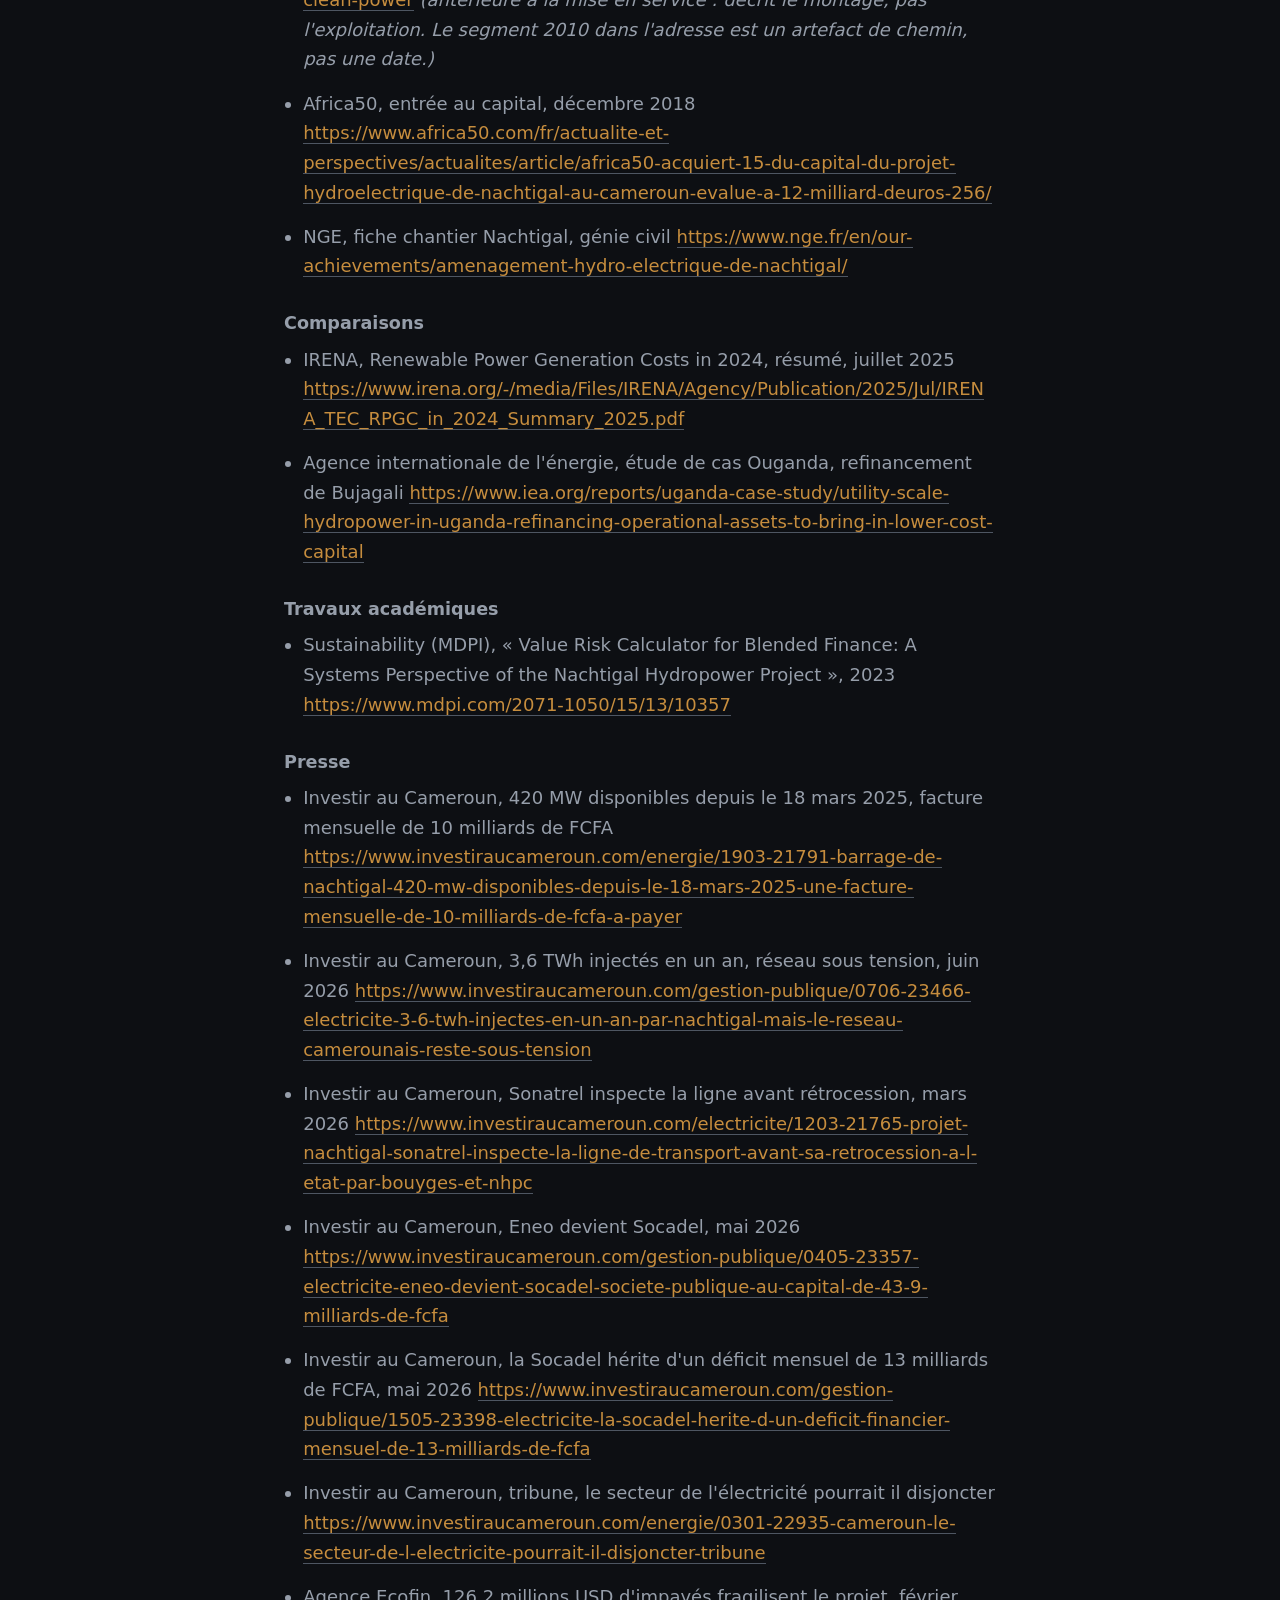
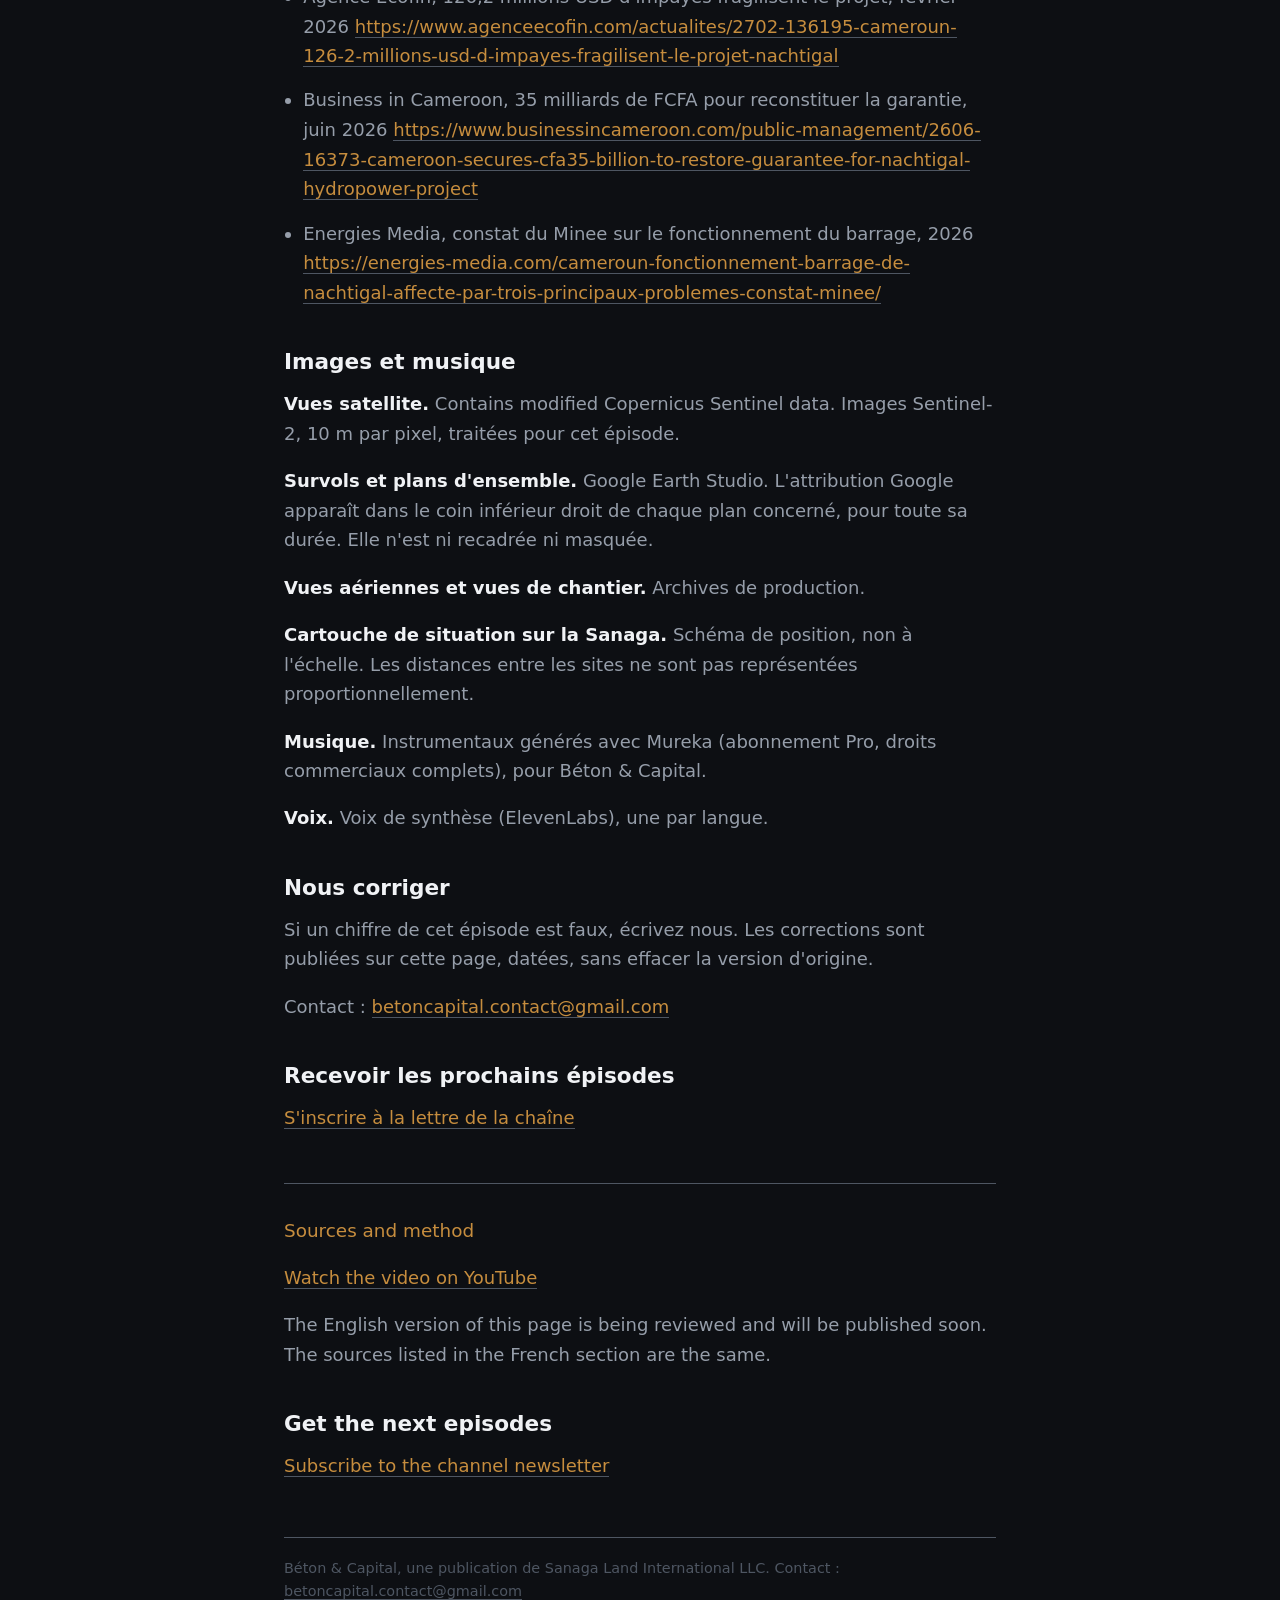
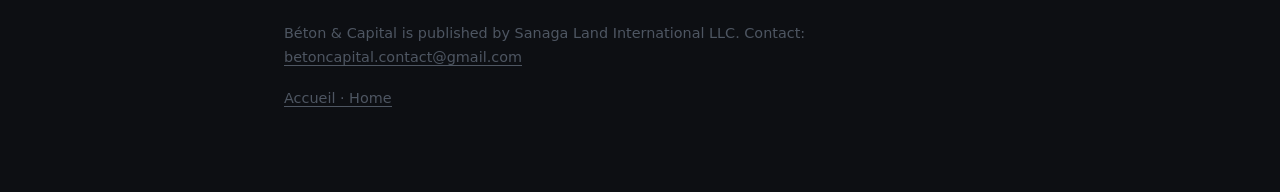
==== commit 996c5bc8: "Liens YouTube des episodes 1, 2 et 3 (fr et en) : accueil et page de chaque episode" ====
--- a/ep01/sources/index.html
+++ b/ep01/sources/index.html
@@ -20,6 +20,7 @@
 <nav class="langues" aria-label="Langue · Language"><a href="#fr">Français</a> <a href="#en">English</a></nav>
 <section id="fr" lang="fr">
 <p class="sous-titre">Sources et méthode</p>
+<p class="video"><a href="https://youtu.be/hiE0Go3_zLs">Voir la vidéo sur YouTube</a></p>
 <p>Béton &amp; Capital, épisode 1. Page de référence, appelée depuis la description des deux vidéos.</p>
 <p>Adresse : <a href="https://betoncapital.github.io/ep01/sources/">https://betoncapital.github.io/ep01/sources/</a></p>
 <p>L'épisode existe en deux vidéos, une par langue, sur les mêmes plans : la française dure 12:16, l'anglaise 12:39. Les chiffres, les sources et la méthode sont les mêmes.</p>
@@ -100,6 +101,7 @@
 </section>
 <section id="en" lang="en">
 <p class="sous-titre">Sources and method</p>
+<p class="video"><a href="https://youtu.be/l7rDl0_O1SI">Watch the video on YouTube</a></p>
 <p>The English version of this page is being reviewed and will be published soon. The sources listed in the French section are the same.</p>
 <h2>Get the next episodes</h2>
 <p><a href="https://beton-capital.kit.com/eef6f78015">Subscribe to the channel newsletter</a></p>
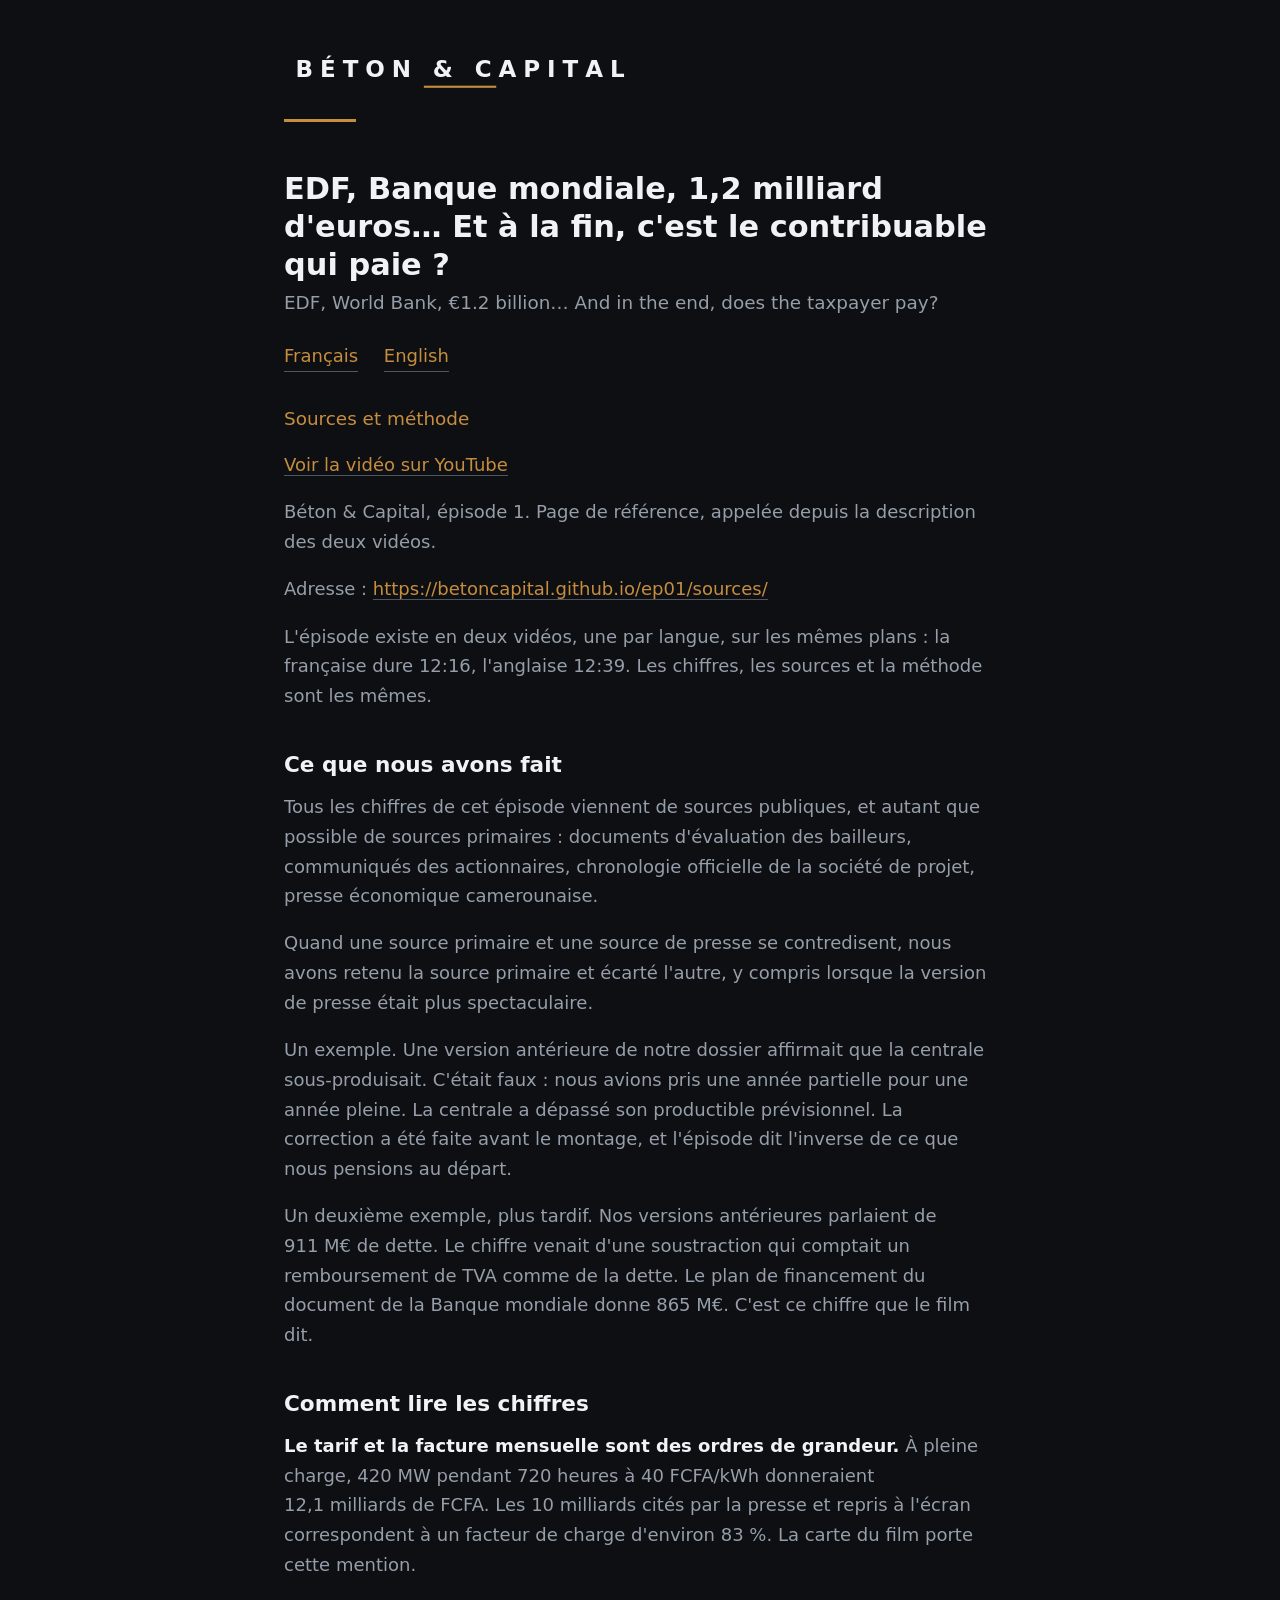
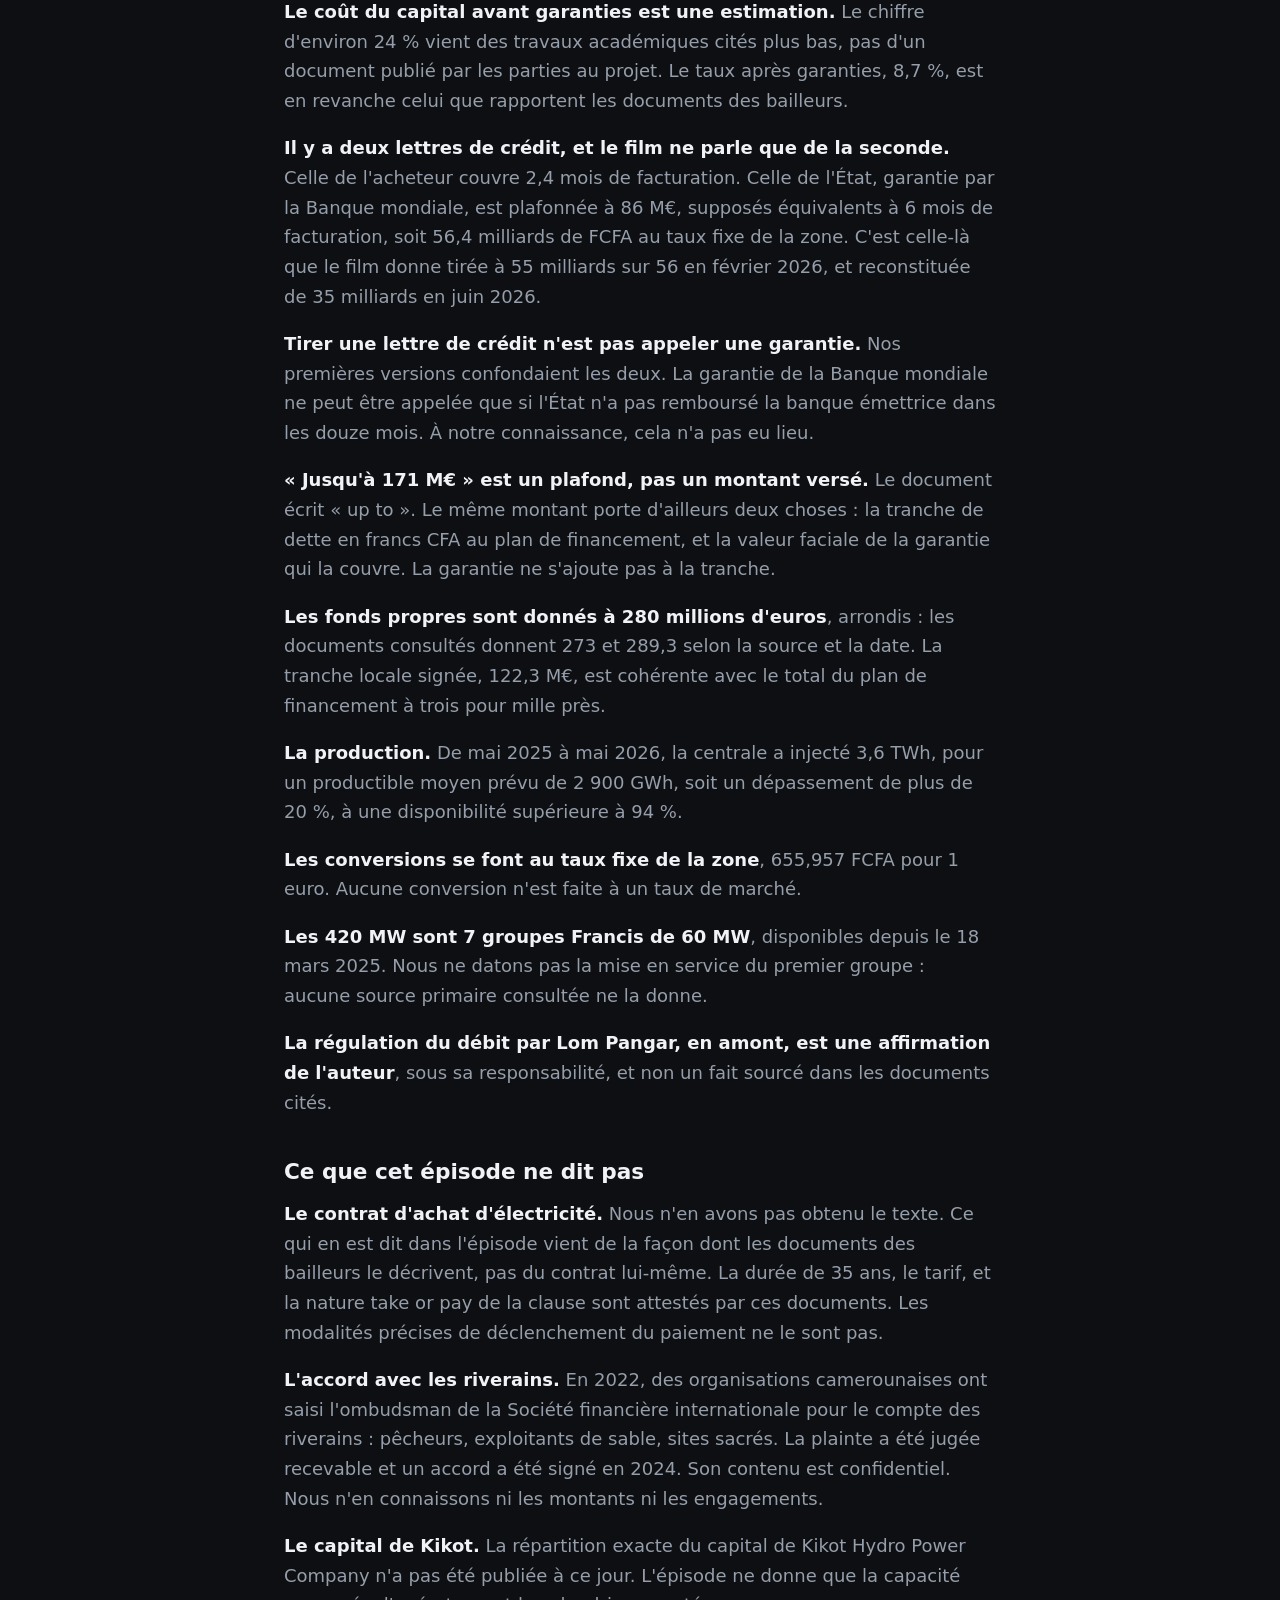
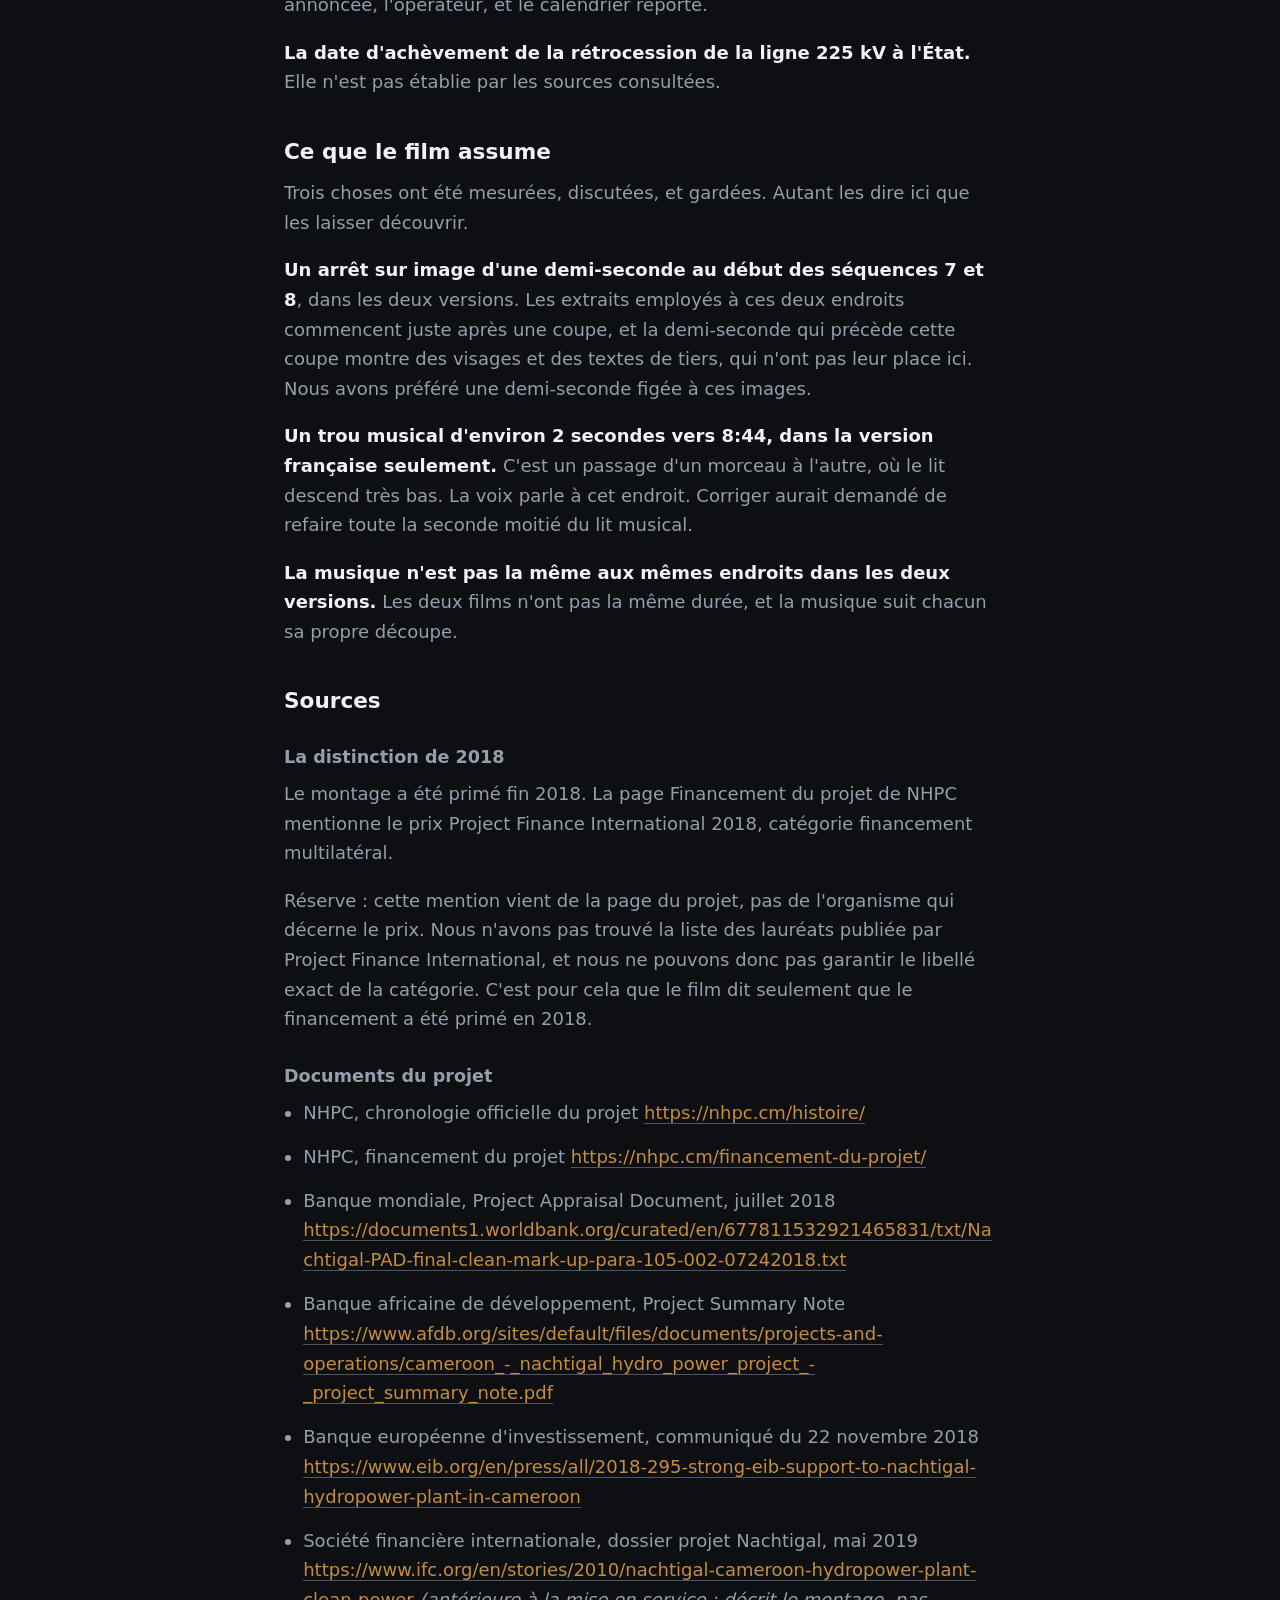
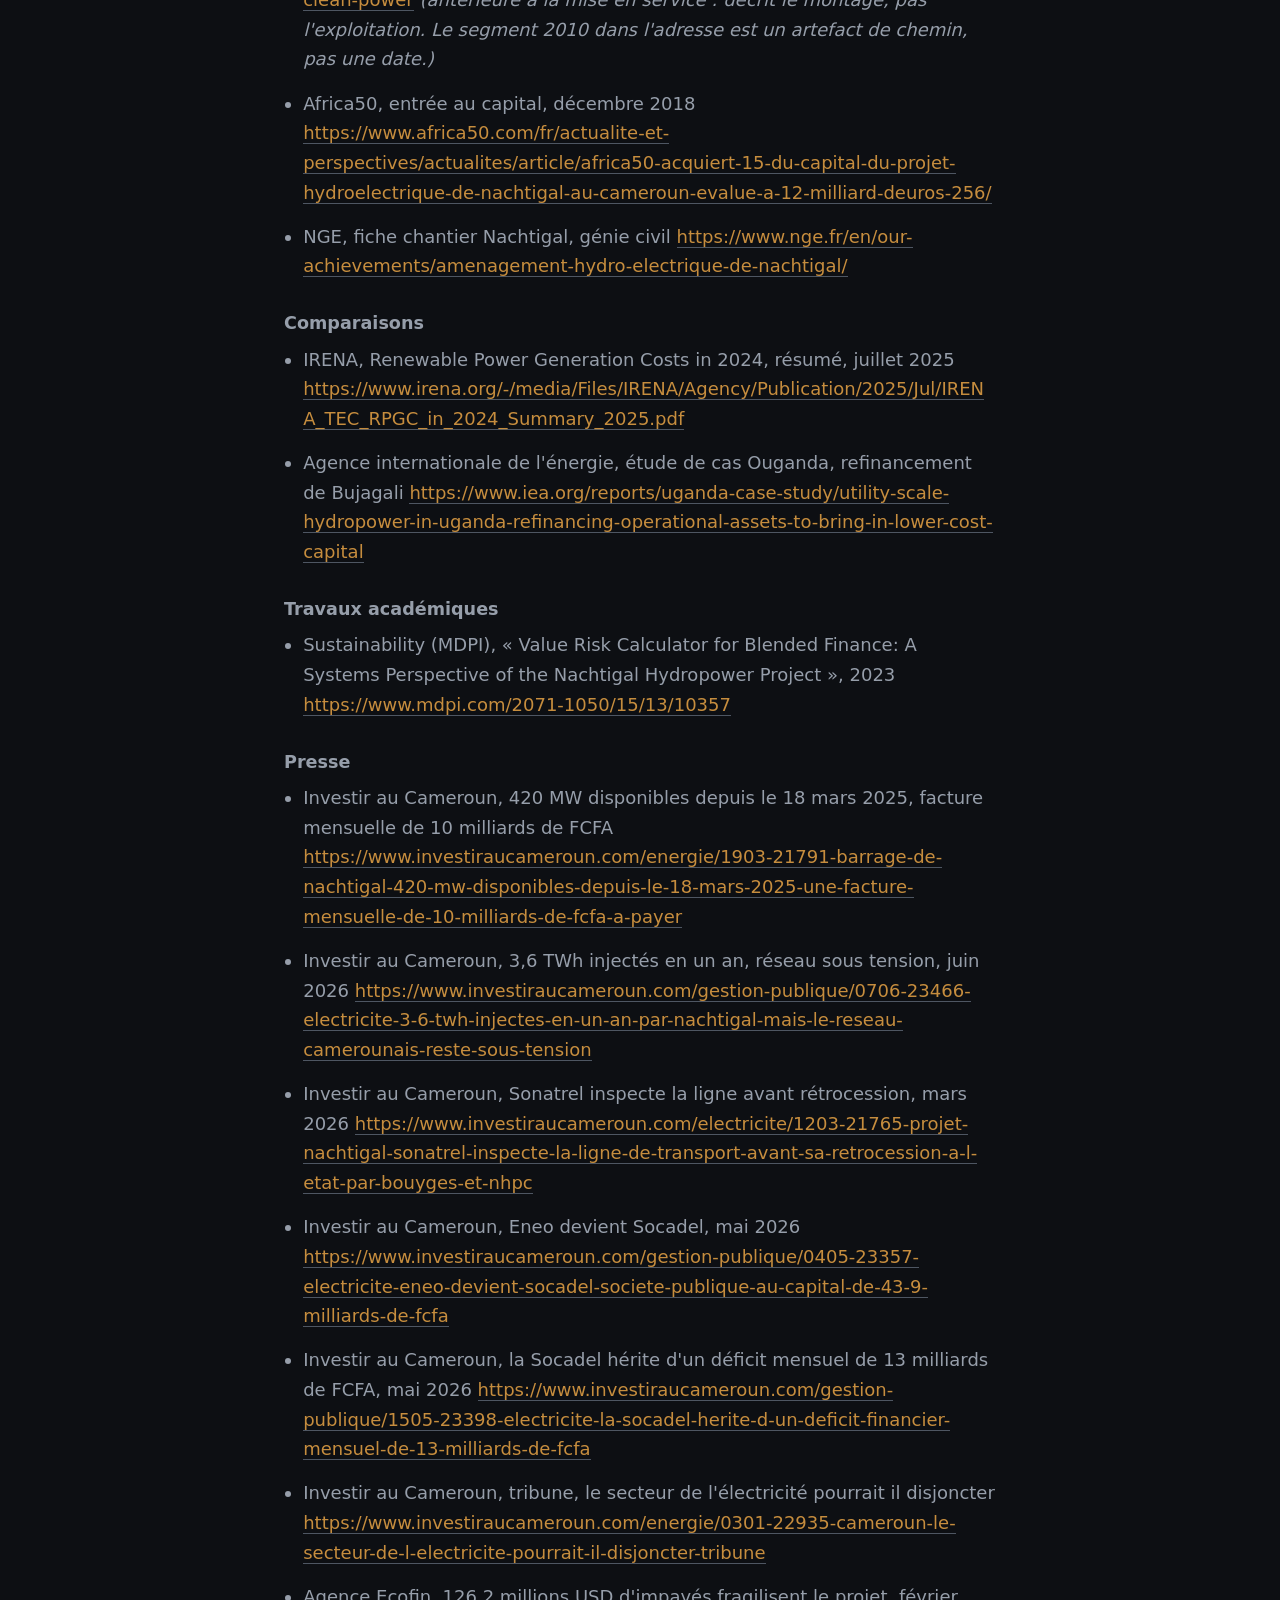
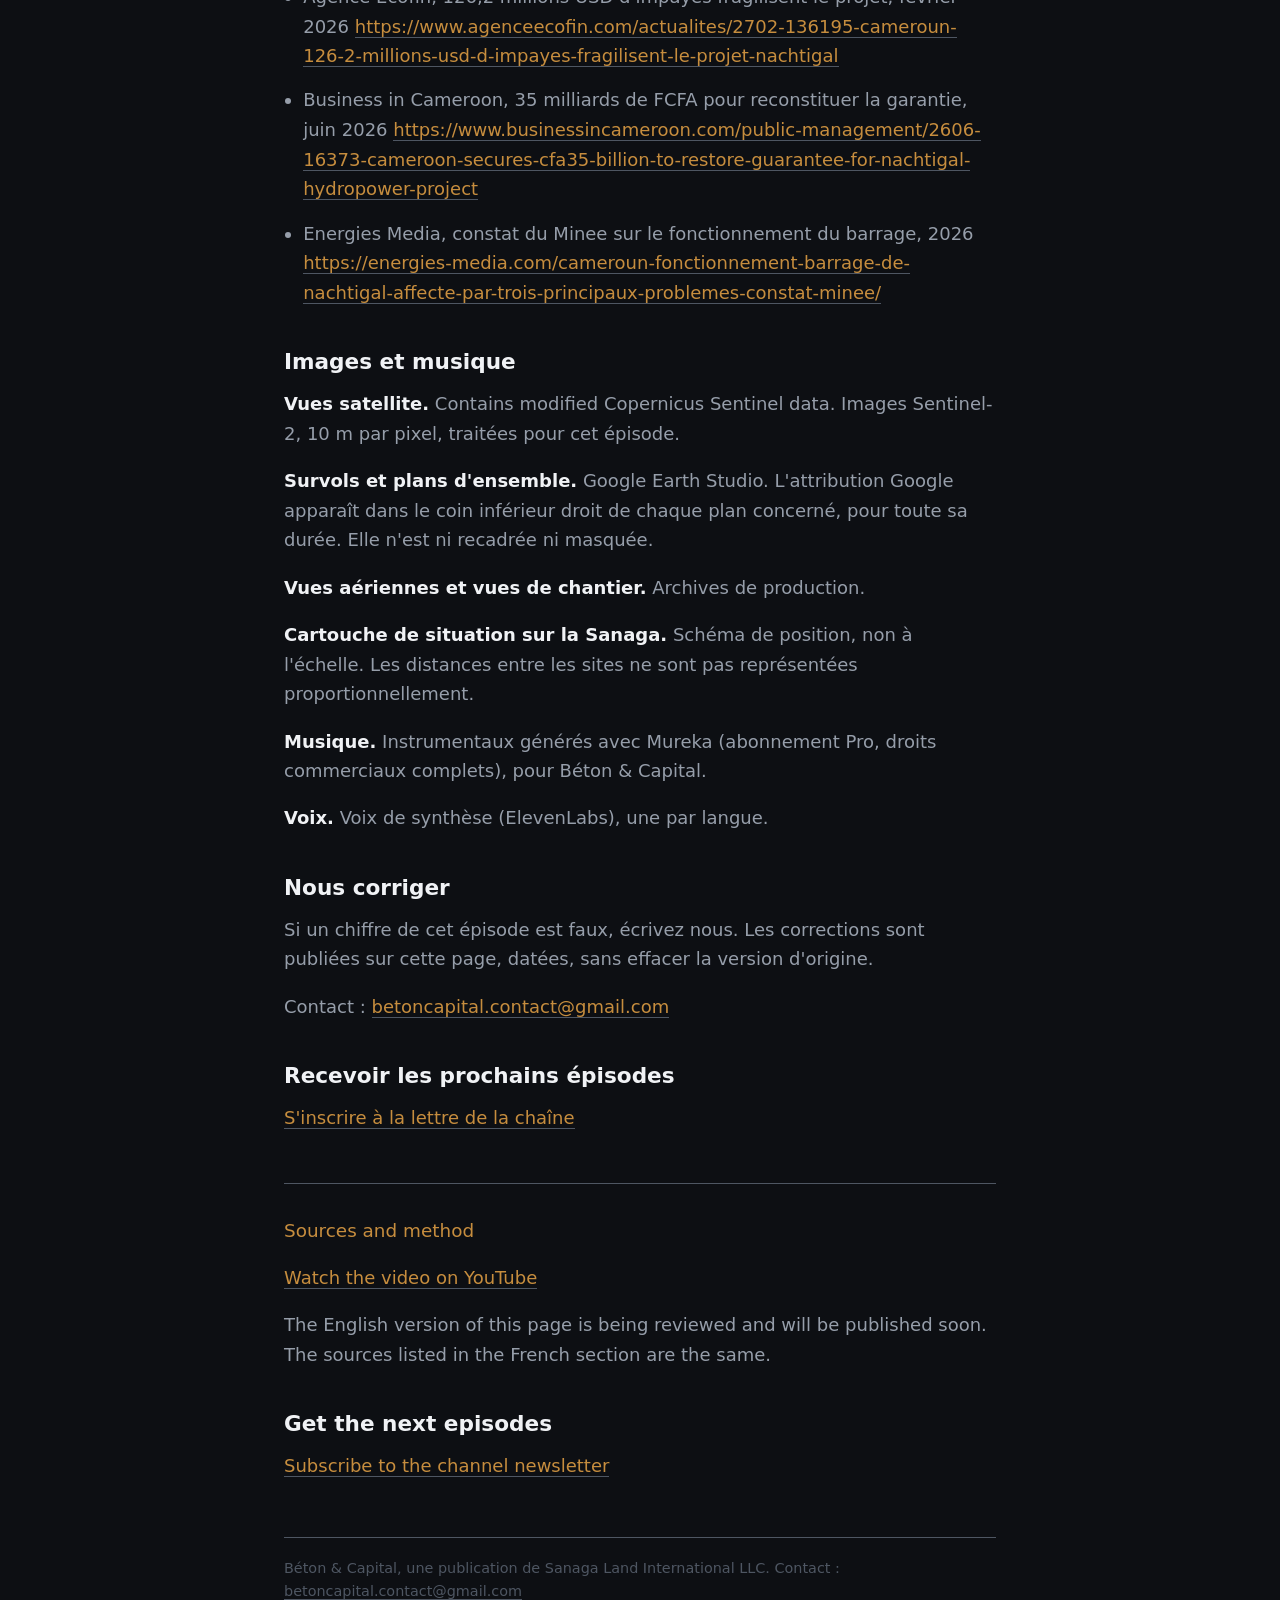
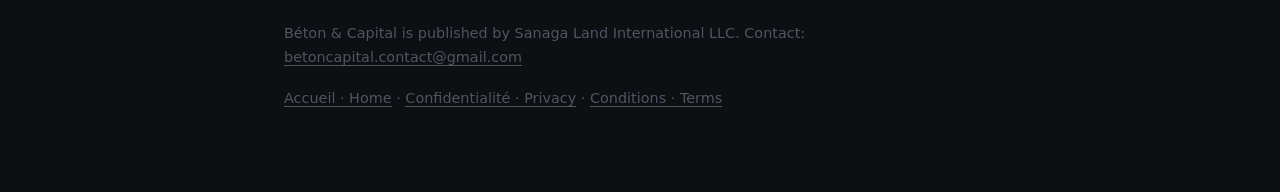
==== commit f98a17c1: "Pages Confidentialite et Conditions (bilingues, texte simple) ; liens dans le pied de page" ====
--- a/ep01/sources/index.html
+++ b/ep01/sources/index.html
@@ -112,7 +112,9 @@
 Contact : <a href="mailto:betoncapital.contact@gmail.com">betoncapital.contact@gmail.com</a></p>
 <p lang="en">Béton &amp; Capital is published by Sanaga Land International LLC.
 Contact: <a href="mailto:betoncapital.contact@gmail.com">betoncapital.contact@gmail.com</a></p>
-<p><a href="/">Accueil · Home</a></p>
+<p><a href="/">Accueil · Home</a> ·
+<a href="/confidentialite/">Confidentialité · Privacy</a> ·
+<a href="/conditions/">Conditions · Terms</a></p>
 </footer>
 </div>
 </body>
